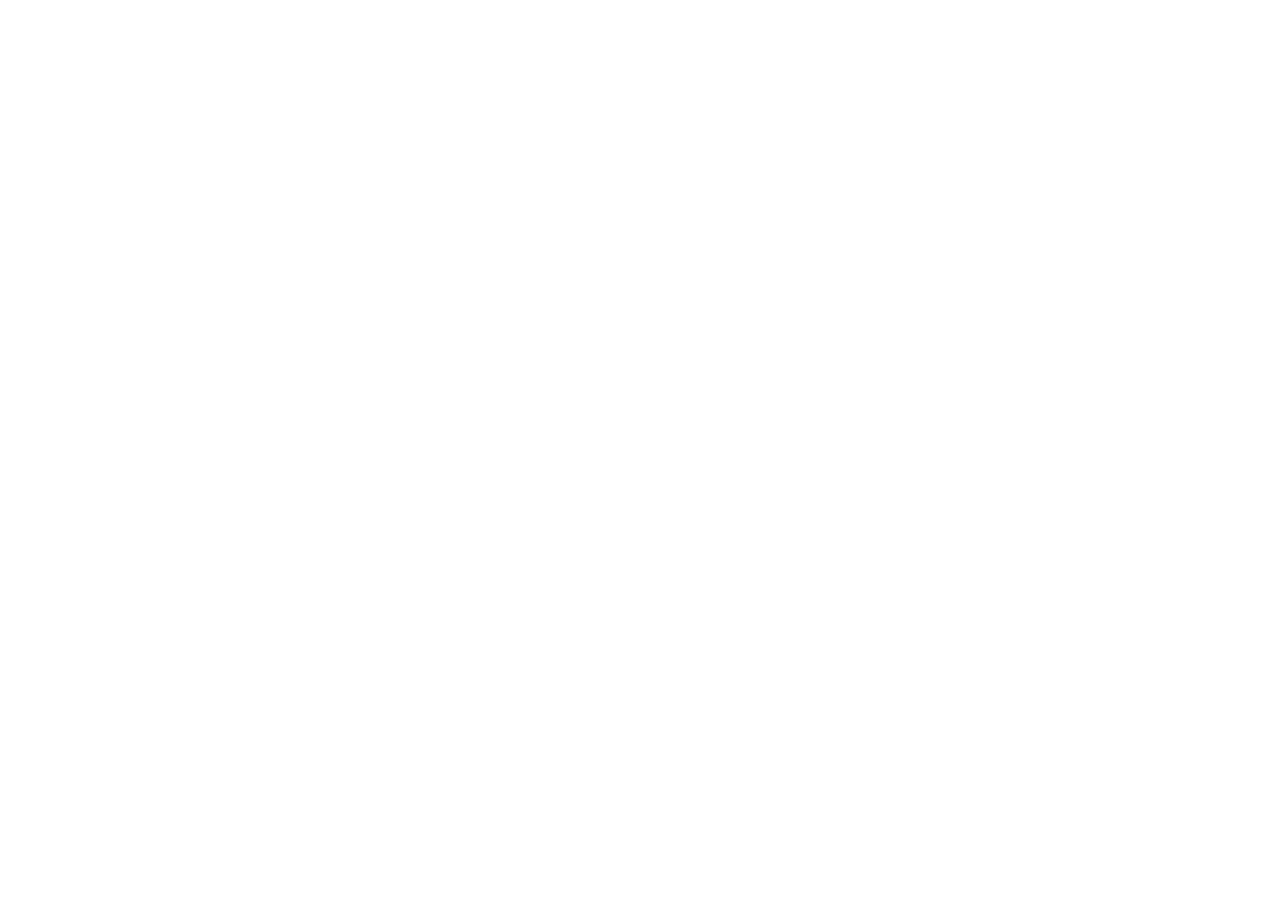
==== portfolio.html @ 7e303294 "add" ====
<!DOCTYPE html>
<html lang="ru">
<head>
    <meta charset="UTF-8">
    <meta http-equiv="X-UA-Compatible" content="IE=edge">
    <meta name="viewport" content="width=device-width, initial-scale=1.0">
    <title>Portfolio</title>
     <link rel="preconnect" href="https://fonts.googleapis.com">
    <link href="https://fonts.googleapis.com/css2?family=Raleway:wght@700&family=Roboto:wght@400;500;700;900&display=swap" rel="stylesheet">
    <link rel="preconnect" href="https://fonts.gstatic.com" crossorigin>
    <link
            rel="stylesheet"
            href="https://cdnjs.cloudflare.com/ajax/libs/modern-normalize/1.1.0/modern-normalize.min.css"
            integrity="sha512-wpPYUAdjBVSE4KJnH1VR1HeZfpl1ub8YT/NKx4PuQ5NmX2tKuGu6U/JRp5y+Y8XG2tV+wKQpNHVUX03MfMFn9Q=="
            crossorigin="anonymous"
            referrerpolicy="no-referrer"
        />
    <!--<link rel="stylesheet" href="./css/styles.css">-->
    <link rel="stylesheet" href="./css/main.min.css">
</head>
<body>
    
<!----------------------------HEADER ----------------------------------------------->

<header class="header">
    <div class="container header__container">
        <nav class="navigation">
            <a href="./index.html" class="logo logo__header">Web<span class="logo__dark">Studio</span></a>
            <ul class="navigation__list">
                <li class="navigation__item"><a class="navigation__link" href="./index.html">Студия</a></li>
                <li class="navigation__item"><a class="navigation__link navigation__link--current" href="./portfolio.html">Портфолио</a></li>
                <li class="navigation__item"><a class="navigation__link" href="#">Контакты</a></li>
            </ul>
        </nav>
        <ul class="contacts">
            <li class="contacts__item">
                <a class="contacts__link" href="mailto:info@example.com">
                    <svg class="contacts__icon" width="16" height="12">
                        <use href="./images/symbol-defs.svg#icon-mail"></use>
                    </svg>
                    info@devstudio.com
                </a>
            </li>
            <li class="contacts__item">
                <a class="contacts__link" href="tel:+380991111111">
                    <svg class="contacts__icon" width="10" height="16">
                        <use href="./images/symbol-defs.svg#icon-smartphone"></use>
                    </svg>
                    +38 096 111 11 11
                </a>
            </li>
        </ul>
    </div>
</header>

     <!------------------Gallery section--------------------------------->
<main>
    <section class="section">
            <div class="container">
            <h1 class="visually-hidden">Gallery</h1>
                <ul class="filter">
                    <li class="filter__item">
                        <button type="button" class="filter__btn">Все</button>
                    </li>
                    <li class="filter__item">
                        <button type="button" class="filter__btn">Веб-сайты</button>
                    </li>
                    <li class="filter__item">
                        <button type="button" class="filter__btn">Приложения</button>
                    </li>
                    <li class="filter__item">
                        <button type="button" class="filter__btn">Дизайн</button>
                    </li>
                    <li class="filter__item">
                        <button type="button" class="filter__btn">Маркетинг</button>
                    </li>
                </ul>
                <ul class="gallery">
                    <li  class="gallery__item">
                        <a href="#" class="gallery__link">                                
                            <div class="gallery__box">
                                <img src="./images/tehno-min.jpg" alt="" class="gallery__img">
                                <div class="gallery__overlay">
                                    <p class="gallery__overlay-text">Технокряк это современная площадка распространения коронавируса.
                                        Компании используют эту платформу для цифрового шпионажа и атак 
                                        на защищённые сервера конкурентов.
                                    </p>
                                </div>
                            </div>
                            <div class="gallery__trumb">
                                <h2 class="gallery__title">Технокряк</h2>
                                <p class="galler__text">Веб-сайт</p>
                            </div>
                        </a>
                    </li>
                    <li  class="gallery__item">
                        <a href="#" class="gallery__link">
                            <div class="gallery__box">
                                <img src="./images/poster-min.jpg" alt="" width="370" class="gallery__img">
                                <div class="gallery__overlay">
                                    <p class="gallery__overlay-text">Технокряк это современная площадка распространения коронавируса.
                                        Компании используют эту платформу для цифрового шпионажа и атак 
                                        на защищённые сервера конкурентов.
                                    </p>
                                </div>
                            </div>
                            <div class="gallery__trumb">
                                <h2 class="gallery__title">Постер New Orlean vs Golden Star</h2>
                                <p class="gallery__text">Дизайн</p>
                            </div>
                        </a>
                    </li>
                    <li  class="gallery__item">
                        <a href="#" class="gallery__link">
                            <div class="gallery__box">
                                <img src="./images/seafood-min.jpg" alt="" width="370" class="gallery__img">
                                <div class="gallery__overlay">
                                    <p class="gallery__overlay-text">Технокряк это современная площадка распространения коронавируса.
                                        Компании используют эту платформу для цифрового шпионажа и атак 
                                        на защищённые сервера конкурентов.
                                    </p>
                                </div>
                            </div>
                            <div class="gallery__trumb">
                                <h2 class="gallery__title">Ресторан Seafood</h2>
                                <p class="gallery__text">Приложение</p>
                            </div>
                        </a>
                    </li>
                    <li  class="gallery__item">
                        <a href="#" class="gallery__link">
                            <div class="gallery__box">
                                <img src="./images/proect_prime-min.jpg" alt="" width="370" class="gallery__img">
                                <div class="gallery__overlay">
                                    <p class="gallery__overlay-text">Технокряк это современная площадка распространения коронавируса.
                                        Компании используют эту платформу для цифрового шпионажа и атак 
                                        на защищённые сервера конкурентов.
                                    </p>
                                </div>
                            </div>
                            <div class="gallery__trumb">
                                <h2 class="gallery__title">Проект Prime</h2>
                                <p class="gallery__text">Маркетинг</p>
                            </div>
                        </a>
                    </li>
                    <li  class="gallery__item">
                        <a href="#" class="gallery__link">
                            <div class="gallery__box">
                                <img  class="gallery__img" src="./images/proect_boxes-min.jpg" alt="">
                                <div class="gallery__overlay">
                                    <p class="gallery__overlay-text">Технокряк это современная площадка распространения коронавируса.
                                        Компании используют эту платформу для цифрового шпионажа и атак 
                                        на защищённые сервера конкурентов.
                                    </p>
                                </div>
                            </div>
                            <div class="gallery__trumb">
                                <h2 class="gallery__title">Проект Boxes</h2>
                                <p class="gallery__text">Приложение</p>
                            </div>
                        </a>
                    </li>
                    <li  class="gallery__item">
                        <a href="#" class="gallery__link">
                            <div class="gallery__box">
                                <img  class="gallery__img" src="./images/display-min.jpg" alt="" >
                                <div class="gallery__overlay">
                                    <p class="gallery__overlay-text">Технокряк это современная площадка распространения коронавируса.
                                        Компании используют эту платформу для цифрового шпионажа и атак 
                                        на защищённые сервера конкурентов.
                                    </p>
                                </div>
                            </div>
                            <div class="gallery__trumb">
                                <h2 class="gallery__title">Inspiration has no Borders</h2>
                                <p class="gallery__text">Веб-сайт</p>
                            </div>
                        </a>
                    </li>
                    <li  class="gallery__item">
                        <a href="#" class="gallery__link">
                            <div class="gallery__box">
                                <img class="gallery__img" src="./images/newspaper-min.jpg" alt="" >
                                <div class="gallery__overlay">
                                    <p class="gallery__overlay-text">Технокряк это современная площадка распространения коронавируса.
                                        Компании используют эту платформу для цифрового шпионажа и атак 
                                        на защищённые сервера конкурентов.
                                    </p>
                                </div>
                            </div>
                            <div class="gallery__trumb">
                                <h2 class="gallery__title">Издание Limited Edition</h2>
                                <p class="gallery__text">Дизайн</p>
                            </div>
                        </a>
                    </li>
                    <li class="gallery__item">
                        <a href="#" class="gallery__link">
                            <div class="gallery__box">
                                <img class="gallery__img" src="./images/lab-min.jpg" alt="" >
                                <div class="gallery__overlay">
                                    <p class="gallery__overlay-text">Технокряк это современная площадка распространения коронавируса.
                                        Компании используют эту платформу для цифрового шпионажа и атак 
                                        на защищённые сервера конкурентов.
                                    </p>
                                </div>
                            </div>
                            <div class="gallery__trumb">
                                <h2 class="gallery__title">Проект LAB</h2>
                                <p class="gallery__text">Маркетинг</p>
                            </div>
                        </a>
                    </li>
                    <li  class="gallery__item">
                        <a href="#" class="gallery__link">
                            <div class="gallery__box">
                                <img class="gallery__img"  src="./images/notebook-min.jpg" alt="" >
                                <div class="gallery__overlay">
                                    <p class="gallery__overlay-text">Технокряк это современная площадка распространения коронавируса.
                                        Компании используют эту платформу для цифрового шпионажа и атак 
                                        на защищённые сервера конкурентов.
                                    </p>
                                </div>
                            </div>
                            <div class="gallery__trumb">
                                <h2 class="gallery__title">Growing Business</h2>
                                <p class="gallery__text">Приложение</p>
                            </div>
                        </a>
                    </li>
                </ul>
            </div>
    </section>
</main>
    
<!-------------------------------Footer section--------------------------------------------------->
<footer class="footer">
    <div class="container footer__container">
        <div class="footer__box">
            <a href="./index.html" class="logo footer__logo">Web<span class="logo__light">Studio </span> </a>
            <address class="footer__adress">
                <ul class="footer__list">
                    <li class="footer__item">
                        <a href="#" class="footer__second--adress">г. Киев, пр-т Леси Украинки, 26</a>
                    </li>
                    <li class="footer__item">
                        <a href="mailto:info@example.com" class="footer__contacts">info@example.com</a>
                    </li>
                    <li class="footer__item">
                        <a href="tel:+380991111111" class="footer__contacts">+38 099 111 11 11</a>
                    </li>
                </ul>
            </address>
        </div>
        <!-----------------------------Social links footer section--------------------------------------------------------->
        <div class="footer__box">
            <p class="footer__text">Присоединяйтесь</p>
            <ul class="social">
                <li class="social__item">
                    <a class="social__link footer__icon--style" href="#" aria-label="instagram">
                        <svg class="social__icon" width="20" height="20">
                            <use href="./images/symbol-defs.svg#icon-instagram-1"></use>
                        </svg>
                    </a>
                </li>
                <li class="social__item">
                    <a class="social__link footer__icon--style" href="#" aria-label="twitter">
                        <svg class="social__icon" width="20" height="20">
                            <use href="./images/symbol-defs.svg#icon-twitter-2"></use>
                        </svg>
                    </a>
                </li>
                <li class="social__item">
                    <a class="social__link footer__icon--style" href="#" aria-label="facebook">
                        <svg class="social__icon" width="20" height="20">
                            <use href="./images/symbol-defs.svg#icon-facebook-3"></use>
                        </svg>
                    </a>
                </li>
                <li class="social__item">
                    <a class="social__link footer__icon--style" href="#" aria-label="linkedin">
                        <svg class="social__icon" width="20" height="20">
                            <use href="./images/symbol-defs.svg#icon-linkedin-4"></use>
                        </svg>
                    </a>
                </li>
            </ul>
        </div>
        <div class="footer__box">
            <p class="footer__text">Подпишитесь на рассылку</p>
            <form action="" class="footer__form">
                <input type="text" name="name" placeholder="E-mail" class="footer__form--input">
                <button type="submit" class="button footer__btn">
                    Подписаться
                    <svg class="footer__form--icon">
                        <use href="./images/symbol-defs.svg#icon-send"></use>
                    </svg>

                </button>
            </form>
        </div>
    </div>
</footer>
<script src="./js/modal.js"></script>
</body>
</html>
---- css/styles.css ----
:root {
  --main-text-color: #757575; /*основной цвет текста на сайте*/
  --primary-first-text-color: #ffffff; /*второй цвет текста на сайте*/
  --primary-second-text-color: #212121; /*третий цвет текста на сайте*/
  --accent-color: #2196f3; /*акцент цвета*/
  --main-background-color: #ffffff; /*главный цвет-заливки сайта*/
  --primary-background-color: #2f303a; /*цвет заливки для fouter и hero*/
  --primary-team-background-color: #f5f4fa; /*цвет заливки team*/
  --main-btn-background: #2196f3; /*заливка кнопки*/
  --foter-mail-color: rgba(255, 255, 255, 0.6); /*цвет мейла и телефона в футоре*/
  --icon-color: #afb1b8; /*цвет для иконки*/
}

body {
  font-family: Roboto, sans-serif; /*подкл. главного шрифта на сайте*/
  font-size: 14px; /*подкл. размера шрифта на сайте*/
  background: var(--main-background-color); /*главная заливка*/
  color: var(--main-text-color); /*главный цвет шрифта*/
}

/*сбрасывает стили*/
h1,
h2,
h3,
p,
ul {
  margin: 0;
}

/*убирает точки в списке*/
ul {
  padding: 0;
  list-style: none;
}

/*убирает подчеркивания в ссылках*/
a {
  text-decoration: none;
}

/*сбрасывает стили на картинках*/
img {
  display: block;
  max-width: 100%;
  height: auto;
}

/*скрывает не нужные заголовки*/
.visually-hidden {
  position: absolute;
  white-space: nowrap;
  width: 1px;
  height: 1px;
  overflow: hidden;
  border: 0;
  padding: 0;
  clip: rect(0 0 0 0);
  clip-path: inset(50%);
  margin: -1px;
}

/*контейнер*/
.container {
  width: 1200px;
  margin: 0 auto;
  padding-left: 15px;
  padding-right: 15px;
}

/*падинг на секции*/
.section {
  padding: 94px 0;
}

.section--title {
  margin-bottom: 50px;

  font-weight: 700;
  font-size: 36px;
  line-height: 1.16;
  text-align: center;
  letter-spacing: 0.03em;

  color: var(--primary-second-text-color);
}

/*----------------------------SOCIAL------------------------------*/

.social {
  display: flex;
  justify-content: center;
}

.social__item:not(:last-child) {
  margin-right: 10px;
}

.social__link {
  display: flex;
  width: 44px;
  height: 44px;
  align-items: center;
  justify-content: center;

  border-radius: 50%;
  color: var(--icon-color);
  transition: background-color 250ms cubic-bezier(0.4, 0, 0.2, 1),
    color 250ms cubic-bezier(0.4, 0, 0.2, 1);
}

.social__icon {
  fill: currentColor;
}

.social__link:hover,
.social__link:focus {
  background-color: var(--accent-color);
  color: var(--primary-first-text-color);
}

/*------------LOGO--------------*/

.logo {
  font-family: Raleway, sans-serif;
  font-weight: 700;
  font-size: 26px;
  line-height: 1.19;
  letter-spacing: 0.03em;

  color: var(--accent-color);
}

.logo__header {
  margin-right: 90px;
}

.logo__dark {
  color: var(--primary-second-text-color);
}

.logo__light {
  color: var(--primary-first-text-color);
}

/*-----------BUTTON-----------*/
.button {
  padding: 10px 32px;
  margin: 0 auto;

  display: flex;
  justify-content: center;
  align-items: center;

  font-weight: 700;
  font-size: 16px;
  line-height: 1.87;
  text-decoration: none;
  letter-spacing: 0.06em;

  color: var(--primary-first-text-color);
  background-color: var(--main-btn-background);
  border: transparent;
  border-radius: 4px;
  cursor: pointer;
  transition: background-color 250ms cubic-bezier(0.4, 0, 0.2, 1);
}

.button:hover,
.button:focus {
  background-color: var(--main-btn-background);
}

/*------------------HEADER------------------- */

.header {
  border-bottom: 1px solid #ececec;
}

.header__container {
  display: flex;
  align-items: center;
}

.navigation {
  display: flex;
  align-items: center;
}

.navigation__list {
  display: flex;
  margin-left: auto;
}

.navigation__item:not(:last-child) {
  margin-right: 50px;
}

.navigation__link {
  position: relative;
  padding: 32px 0;
  display: block;

  font-weight: 500;
  line-height: 1.14;
  letter-spacing: 0.02em;

  color: var(--primary-second-text-color);

  transition: color 250ms cubic-bezier(0.4, 0, 0.2, 1);
}

.logo__navigation {
  margin-right: 93px;
}

.navigation__link--contacts {
  display: flex;
  align-items: center;
  font-weight: 500;
  line-height: 1.14;
  letter-spacing: 0.02em;
  color: var(--main-text-color);
  transition: color 250ms cubic-bezier(0.4, 0, 0.2, 1);
}

.navigation__icon--contacts {
  margin-right: 10px;
  fill: currentColor;
}

.navigation__link:hover,
.navigation__link:focus,
.navigation__link--contacts:hover,
.navigation__link--contacts:focus {
  color: var(--accent-color);
}

.current {
  color: var(--accent-color);
}

.current::after {
  content: ' ';
  position: absolute;
  left: 0;
  bottom: -1px;

  width: 100%;
  height: 4px;

  background-color: var(--accent-color);
  border-radius: 2px;
}

/*---------------HERO-----------------*/

.hero {
  padding: 200px 0;
  margin: 0 auto;

  max-width: 1600px;
  height: 600px;
  background-color: var(--primary-background-color);
  background-image: linear-gradient(to right, rgba(47, 48, 58, 0.4), rgba(47, 48, 58, 0.4)),
    url('../images/hero-background-min.jpg');
  background-repeat: no-repeat;
  background-size: cover;
  background-position: center;
}

.hero__container {
  display: flex;
  flex-direction: column;
  align-items: center;
}

.hero__title {
  margin-bottom: 40px;

  font-weight: 900;
  font-size: 44px;
  line-height: 1.36;
  text-align: center;
  letter-spacing: 0.06em;
  text-transform: uppercase;

  color: var(--primary-first-text-color);
}

/*---------------------DETAILS SECTION-------------------*/

.details {
  display: flex;
}

.details__title {
  margin-bottom: 10px;

  font-weight: 700;
  font-size: 14px;
  line-height: 1.14;
  letter-spacing: 0.03em;
  text-transform: uppercase;

  color: var(--primary-second-text-color);
}

.details__text {
  font-weight: 400;
  line-height: 1.71;
  letter-spacing: 0.03em;
}

.details__item:not(:last-child) {
  margin-right: 30px;
}

.details__box {
  margin-bottom: 30px;

  display: flex;
  width: 270px;
  height: 120px;
  align-items: center;
  justify-content: center;

  background-color: var(--primary-team-background-color);
  border-radius: 4px;
}

.details__icon {
  width: 70px;
  height: 70px;
}

/*----------------------DOING SECTION--------------------*/

.doing__section {
  padding-top: 0;
}

.doing__title {
  margin-bottom: 50px;

  font-weight: 700;
  font-size: 36px;
  line-height: 1.16;
  text-align: center;
  letter-spacing: 0.03em;

  color: var(--primary-second-text-color);
}

.doing__list {
  display: flex;
}

.doing__item:not(:last-child) {
  margin-right: 30px;
  position: relative;
}

.doing__item {
  position: relative;
}

.doing__box {
  position: absolute;
  bottom: 0;
  left: 0;
  display: flex;
  justify-content: center;
  align-items: center;
  width: 100%;
  height: 70px;
  background: rgba(47, 48, 58, 0.8);
}

.doing__text {
  font-weight: 700;
  font-size: 14px;
  line-height: 1.14;
  text-align: center;
  letter-spacing: 0.03em;
  text-transform: uppercase;

  color: var(--primary-first-text-color);
}

/*--------------------TEAM SECTION-----------------------*/

.section--other-background {
  background-color: var(--primary-team-background-color);
}

.team {
  display: flex;
}

.team__item {
  background-color: var(--main-background-color);
}

.team__item:not(:last-child) {
  margin-right: 30px;
}

.team__thumbr {
  padding: 30px 0;

  box-shadow: 0px 1px 3px rgba(0, 0, 0, 0.12), 0px 1px 1px rgba(0, 0, 0, 0.14),
    0px 2px 1px rgba(0, 0, 0, 0.2);
  border-radius: 0px 0px 4px 4px;
}

.team__title {
  margin-bottom: 10px;

  font-weight: 500;
  font-size: 16px;
  line-height: 1.18;
  text-align: center;
  letter-spacing: 0.03em;

  color: var(--primary-second-text-color);
}

.team__text {
  margin-bottom: 16px;
  font-weight: 400;
  font-size: 16px;
  line-height: 19px;
  text-align: center;
  letter-spacing: 0.03em;
}

/*------------------Clients--------------------*/

.clients {
  display: flex;
}

.clients__item:not(:last-child) {
  margin-right: 30px;
}

.clients__link {
  display: flex;
  width: 170px;
  height: 92px;
  align-items: center;
  justify-content: center;

  border: 1px solid var(--icon-color);
  border-radius: 4px;
  color: var(--icon-color);

  transition: color 250ms cubic-bezier(0.4, 0, 0.2, 1), border 250ms cubic-bezier(0.4, 0, 0.2, 1);
}

.clients__link:hover,
.clients__link:focus {
  color: var(--accent-color);
  border: 1px solid var(--accent-color);
}

.clients__icon {
  fill: currentColor;
}

/*------------------------FOOUTER---------------------------*/

.footer {
  background-color: var(--primary-background-color);
  padding: 60px 0;
}

.footer__container {
  display: flex;
  align-items: baseline;
}

.footer__logo {
  margin-bottom: 20px;
}

.footer__adress {
  margin-top: 20px;
  font-style: normal;
}

.footer__second--adress {
  font-style: normal;
  font-weight: 400;
  line-height: 1.71;
  letter-spacing: 0.03em;
  color: var(--primary-first-text-color);
}

.footer__item:not(:last-child) {
  margin-bottom: 10px;
}

.footer__icon--style {
  background: rgba(255, 255, 255, 0.1);
  color: var(--primary-first-text-color);
  border-radius: 50%;
}

.footer__contacts {
  font-weight: 400;
  line-height: 1.71;
  letter-spacing: 0.03em;

  color: var(--foter-mail-color);
}

.footer__text {
  margin-bottom: 20px;
  font-weight: 700;
  font-size: 14px;
  line-height: 1.42;
  letter-spacing: 0.03em;
  text-transform: uppercase;

  color: var(--primary-first-text-color);
}

.footer__box:not(:last-child) {
  margin-right: 70px;
}

.footer__box:nth-child(3) {
  flex-grow: 1;
}

/***********************FOOTER FORM*******************************************/
.footer__form {
  display: flex;
}

.footer__form--input {
  padding: 15px 0 15px 16px;

  width: 358px;
  height: 50px;

  font-weight: 400;
  font-size: 16px;
  line-height: 1.25;

  align-items: center;
  letter-spacing: 0.03em;

  color: rgba(255, 255, 255, 0.6);
  border: 1px solid rgba(255, 255, 255, 0.3);
  box-sizing: border-box;
  filter: drop-shadow(0px 4px 4px rgba(0, 0, 0, 0.15));
  background-color: var(--primary-background-color);
  border-radius: 4px;

  transition: border-color 250ms cubic-bezier(0.4, 0, 0.2, 1);
}

.footer__form--icon {
  margin-left: 10px;

  width: 24px;
  height: 24px;

  fill: currentColor;
}

.footer__form--input:focus {
  border-color: var(--accent-color);
  outline: none;
}

/********************************************************************************************/
/*-------------------------PORTFOLIO-----------------------*/

/*--------------------------GALLERY------------------------*/

.filter {
  display: flex;
  justify-content: center;

  margin-bottom: 50px;
}

.filter__item:not(:last-child) {
  margin-right: 8px;
}

.filter__btn {
  padding: 6px 22px;

  font-weight: 500;
  font-size: 16px;
  line-height: 1.62;
  text-align: center;
  letter-spacing: 0.03em;

  color: var(--primary-second-text-color);
  background: var(--primary-team-background-color);

  border-radius: 4px;
  border-style: none;
  transition: color 250ms cubic-bezier(0.4, 0, 0.2, 1),
    background-color 250ms cubic-bezier(0.4, 0, 0.2, 1),
    box-shadow 250ms cubic-bezier(0.4, 0, 0.2, 1);

  cursor: pointer;
}

.filter__btn:hover,
.filter__btn:focus {
  color: var(--primary-first-text-color);
  background: var(--accent-color);
  box-shadow: 0px 3px 1px rgba(0, 0, 0, 0.1), 0px 1px 2px rgba(0, 0, 0, 0.08),
    0px 2px 2px rgba(0, 0, 0, 0.12);
}

.gallery {
  margin-bottom: -30px;
  margin-right: -30px;
  display: flex;
  flex-wrap: wrap;
}

.gallery__item {
  margin-right: 30px;
  margin-bottom: 30px;
  position: relative;
  flex-basis: calc(100% / 3 - 30px);
}

.gallery__box {
  position: relative;
  overflow: hidden;
}

.gallery__img {
  display: block;
  width: 370px;
  height: 294px;
}

.gallery__box:hover .gallery__overlay--box .gallery__box:focus .gallery__overlay--box {
  transform: translateY(0);
}

.gallery__overlay--box {
  position: absolute;
  bottom: 0;
  left: 0;
  width: 100%;
  height: 100%;
  background-color: rgba(33, 150, 243, 0.9);

  transform: translateY(101%);
  transition: transform 250ms cubic-bezier(0.4, 0, 0.2, 1);
}

.gallery__overlay--text {
  padding: 63px 24px;
  position: absolute;

  font-style: 400;
  font-weight: normal;
  font-size: 18px;
  line-height: 1.56;
  letter-spacing: 0.03em;

  color: var(--primary-first-text-color);
}

.gallery__trumb {
  padding: 20px 24px;

  background-color: var(--main-background-color);
  border: 1px solid #eeeeee;
}

.gallery__title {
  margin-bottom: 8px;

  font-weight: 700;
  font-size: 18px;
  line-height: 2.11;
  letter-spacing: 0.06em;

  color: var(--primary-second-text-color);
}

.gallery__text {
  font-weight: 400;
  font-size: 16px;
  line-height: 1.87;
  letter-spacing: 0.03em;
}

.gallery__link {
  display: block;
  color: var(--primary-second-text-color);
  transition: /*background-color 250ms cubic-bezier(0.4, 0, 0.2, 1),*/ box-shadow 250ms
    cubic-bezier(0.4, 0, 0.2, 1);
}

.gallery__link:hover,
.gallery__link:focus {
  box-shadow: 0px 1px 1px rgba(0, 0, 0, 0.12), 0px 4px 4px rgba(0, 0, 0, 0.06),
    1px 4px 6px rgba(0, 0, 0, 0.16);
}

.gallery__link:hover .gallery__overlay--box,
.gallery__link:focus .gallery__overlay--box {
  transform: translateY(0);
}

/***********************************************************************************/
/*----------------------------------Modal-----------------------------------------*/

.backdrop {
  position: fixed;
  top: 0;
  left: 0;
  width: 100%;
  height: 100%;
  background-color: rgba(0, 0, 0, 0.2);

  opacity: 1;

  transition: opacity 250ms cubic-bezier(0.4, 0, 0.2, 1);
}

.backdrop.is-hidden {
  opacity: 0;
  pointer-events: none;
}

.modal {
  padding: 40px;
  position: absolute;
  top: 50%;
  left: 50%;

  width: 528px;
  height: 581px;

  opacity: 1;

  background-color: var(--main-background-color);
  box-shadow: 0px 1px 3px rgba(0, 0, 0, 0.12), 0px 1px 1px rgba(0, 0, 0, 0.14),
    0px 2px 1px rgba(0, 0, 0, 0.2);
  border-radius: 4px;

  transform: translate(-50%, -50%) scale(1);
  transition: transform 250ms cubic-bezier(0.4, 0, 0.2, 1);
}

.is-hidden .modal {
  transform: translate(-50%, -50%) scale(1.1);
  opacity: 0;
}

.modal__btn {
  position: absolute;
  display: flex;

  top: 8px;
  right: 8px;

  width: 30px;
  height: 30px;
  align-items: center;
  justify-content: center;

  color: #000000;

  background-color: var(--main-background-color);
  border: 1px solid rgba(0, 0, 0, 0.1);
  border-radius: 50%;
  transition: background-color 250ms cubic-bezier(0.4, 0, 0.2, 1);
  cursor: pointer;
}

.modal__icon {
  fill: currentColor;
  width: 11px;
  height: 11px;
}

.modal__form--text {
  margin-bottom: 12px;

  font-weight: 700;
  font-size: 20px;
  line-height: 1.15;
  text-align: center;
  letter-spacing: 0.03em;

  color: var(--primary-second-text-color);
}

textarea {
  resize: none;
}

.modal__form--field {
  margin: 4px 0 0 0;

  position: relative;
  display: block;

  font-size: 12px;
  line-height: 1.16;
  letter-spacing: 0.01em;

  color: #757575;
}

.modal__form--field:last-of-type(2) {
  margin: 0 0 20px 0;
}

.modal__form--wrapper {
  margin: 4px 0 0 0;

  position: relative;
  display: block;
}

.modal__form--input,
.modal__form--textarea {
  display: block;
  width: 100%;
  height: 40px;

  border: 1px solid rgba(33, 33, 33, 0.2);

  box-sizing: border-box;
  border-radius: 4px;

  transition: border 250ms cubic-bezier(0.4, 0, 0.2, 1);
}

.modal__form--input {
  padding-left: 42px;
  padding-right: 15px;
}

.modal__form--icon {
  position: absolute;
  top: 11px;
  left: 12px;

  display: inline-block;

  /*fill: currentColor;*/
  color: var(--primary-second-text-color);
  width: 18px;
  height: 18px;

  transition: fill 250ms cubic-bezier(0.4, 0, 0.2, 1);
}
.modal__form--input:focus ~ .modal__form--icon {
  fill: var(--accent-color);
}

.modal__form--input:focus,
.modal__form--textarea:focus {
  border-color: var(--accent-color);
  outline: none;
}

.modal__form--textarea {
  margin-bottom: 20px;
  padding: 16px 12px;
  height: 120px;
  resize: none;
}

.modal__form--textarea::placeholder {
  font-weight: 400;
  font-size: 12px;
  line-height: 1.16;
  letter-spacing: 0.01em;
  color: rgba(117, 117, 117, 0.5);
}

.modal__checkbox--label {
  margin-bottom: 30px;

  display: flex;
  justify-content: center;
  align-items: center;
}

.modal__checkbox--icon {
  margin-right: 7px;

  width: 16px;
  height: 15px;

  border: 2px solid var(--primary-second-text-color);
  border-radius: 2px;

  transition: border 250ms cubic-bezier(0.4, 0, 0.2, 1),
    background-color 250ms cubic-bezier(0.4, 0, 0.2, 1);
}

.modal__checkbox--input:focus + .modal__checkbox--icon {
  outline: 1px solid var(--accent-color);
}

.modal__checkbox--input:checked + .modal__checkbox--icon {
  background-color: var(--accent-color);
  border-color: var(--accent-color);
}

.modal__checkbox--text,
.modal__checkbox--link {
  font-weight: normal;
  font-size: 14px;
  line-height: 1.71;
  letter-spacing: 0.03em;

  color: #757575;
}

.modal__checkbox--link {
  color: var(--accent-color);
  text-decoration: underline;
}

.modal__submit--btn {
  padding: 10px 55px;
}
---- css/main.min.css ----
h1,h2,h3,p,ul{margin:0}ul{padding:0;list-style:none}a{text-decoration:none}img{display:block;max-width:100%;height:auto}section{display:none}header{display:none}footer{display:none}.block{display:block}:root{--main-text-color: #757575;--primary-first-text-color: #FFFFFF;--primary-second-text-color: #212121;--accent-color: #2196F3;--main-background-color: #FFFFFF;--primary-background-color: #2F303A;--primary-team-background-color: #F5F4FA;--main-btn-background: #2196F3;--foter-mail-color: rgba(255, 255, 255, 0.6);--icon-color: #AFB1B8}body{font-family:Roboto, sans-serif;font-size:14px;background:var(--main-background-color);color:var(--main-text-color)}.button{padding:10px 32px;margin:0 auto;display:-webkit-box;display:-ms-flexbox;display:flex;-webkit-box-pack:center;-ms-flex-pack:center;justify-content:center;-webkit-box-align:center;-ms-flex-align:center;align-items:center;font-weight:700;font-size:16px;line-height:1.87;text-decoration:none;letter-spacing:0.06em;color:var(--primary-first-text-color);background-color:var(--main-btn-background);border:transparent;border-radius:4px;cursor:pointer;-webkit-transition:background-color 250ms cubic-bezier(0.4, 0, 0.2, 1);transition:background-color 250ms cubic-bezier(0.4, 0, 0.2, 1)}.button:hover,.button:focus{background-color:var(--main-btn-background)}.container{margin:0 auto;padding-left:15px;padding-right:15px}@media screen and (min-width: 480px){.container{width:480px}}@media screen and (min-width: 768px){.container{width:768px}}@media screen and (min-width: 1200px){.container{width:1200px}}.navigation__link--current{color:var(--accent-color)}.navigation__link--current::after{content:' ';position:absolute;left:0;bottom:-1px;width:100%;height:4px;background-color:var(--accent-color);border-radius:2px}.logo{font-family:Raleway, sans-serif;font-weight:700;font-size:26px;line-height:1.19;letter-spacing:0.03em;color:var(--accent-color)}.logo__header{margin-right:90px}.logo__dark{color:var(--primary-second-text-color)}.logo__light{color:var(--primary-first-text-color)}.backdrop{position:fixed;top:0;left:0;width:100%;height:100%;background-color:rgba(0,0,0,0.2);opacity:1;-webkit-transition:opacity 250ms cubic-bezier(0.4, 0, 0.2, 1);transition:opacity 250ms cubic-bezier(0.4, 0, 0.2, 1)}.backdrop.is-hidden{opacity:0;pointer-events:none}.modal{padding:40px;position:absolute;top:50%;left:50%;width:528px;height:581px;opacity:1;background-color:var(--main-background-color);-webkit-box-shadow:0px 1px 3px rgba(0,0,0,0.12),0px 1px 1px rgba(0,0,0,0.14),0px 2px 1px rgba(0,0,0,0.2);box-shadow:0px 1px 3px rgba(0,0,0,0.12),0px 1px 1px rgba(0,0,0,0.14),0px 2px 1px rgba(0,0,0,0.2);border-radius:4px;-webkit-transform:translate(-50%, -50%) scale(1);transform:translate(-50%, -50%) scale(1);-webkit-transition:-webkit-transform 250ms cubic-bezier(0.4, 0, 0.2, 1);transition:-webkit-transform 250ms cubic-bezier(0.4, 0, 0.2, 1);transition:transform 250ms cubic-bezier(0.4, 0, 0.2, 1);transition:transform 250ms cubic-bezier(0.4, 0, 0.2, 1), -webkit-transform 250ms cubic-bezier(0.4, 0, 0.2, 1)}.modal .is-hidden .modal{-webkit-transform:translate(-50%, -50%) scale(1.1);transform:translate(-50%, -50%) scale(1.1);opacity:0}.section{padding:60px 0}@media screen and (min-width: 1200px){.section{padding:94px 0}}.section__title{margin-bottom:30px;font-weight:700;font-size:28px;line-height:1.14;text-align:center;letter-spacing:0.03em;color:var(--primary-second-text-color)}@media screen and (min-width: 1200px){.section__title{margin-bottom:50px;font-size:36px;line-height:1.16}}.social{display:-webkit-box;display:-ms-flexbox;display:flex;-webkit-box-pack:center;-ms-flex-pack:center;justify-content:center}.social__item:not(:last-child){margin-right:10px}.social__link{display:-webkit-box;display:-ms-flexbox;display:flex;width:44px;height:44px;-webkit-box-align:center;-ms-flex-align:center;align-items:center;-webkit-box-pack:center;-ms-flex-pack:center;justify-content:center;border-radius:50%;color:var(--icon-color);-webkit-transition:background-color 250ms cubic-bezier(0.4, 0, 0.2, 1),color 250ms cubic-bezier(0.4, 0, 0.2, 1);transition:background-color 250ms cubic-bezier(0.4, 0, 0.2, 1),color 250ms cubic-bezier(0.4, 0, 0.2, 1)}.social__link:hover,.social__link:focus{background-color:var(--accent-color);color:var(--primary-first-text-color)}.social__icon{fill:currentColor}.visually-hidden{position:absolute;white-space:nowrap;width:1px;height:1px;overflow:hidden;border:0;padding:0;clip:rect(0 0 0 0);-webkit-clip-path:inset(50%);clip-path:inset(50%);margin:-1px}.clients{display:-webkit-box;display:-ms-flexbox;display:flex;-ms-flex-wrap:wrap;flex-wrap:wrap;margin:-15px}.clients__item{margin:15px;-ms-flex-preferred-size:calc((100% - 60px) / 2);flex-basis:calc((100% - 60px) / 2)}@media screen and (min-width: 768px){.clients__item{-ms-flex-preferred-size:calc((100% - 90px) / 3);flex-basis:calc((100% - 90px) / 3)}}@media screen and (min-width: 1200px){.clients__item{-ms-flex-preferred-size:calc((100% - 180px) / 6);flex-basis:calc((100% - 180px) / 6)}}.clients__link{display:-webkit-box;display:-ms-flexbox;display:flex;height:92px;-webkit-box-align:center;-ms-flex-align:center;align-items:center;-webkit-box-pack:center;-ms-flex-pack:center;justify-content:center;border:1px solid var(--icon-color);border-radius:4px;color:var(--icon-color);-webkit-transition:color 250ms cubic-bezier(0.4, 0, 0.2, 1),border 250ms cubic-bezier(0.4, 0, 0.2, 1);transition:color 250ms cubic-bezier(0.4, 0, 0.2, 1),border 250ms cubic-bezier(0.4, 0, 0.2, 1)}.clients__link:hover,.clients__link:focus{color:var(--accent-color);border:1px solid var(--accent-color)}.clients__icon{fill:currentColor}@media screen and (min-width: 768px){.details{display:-webkit-box;display:-ms-flexbox;display:flex;-ms-flex-wrap:wrap;flex-wrap:wrap;margin:-15px}}.details__title{margin-bottom:10px;font-weight:700;font-size:14px;line-height:1.14;letter-spacing:0.03em;text-transform:uppercase;text-align:center;color:var(--primary-second-text-color)}@media screen and (min-width: 768px){.details__title{text-align-last:left}}.details__text{font-weight:400;line-height:1.71;letter-spacing:0.03em}@media screen and (min-width: 768px){.details__item{margin:15px;-ms-flex-preferred-size:calc((100% - 60px) / 2);flex-basis:calc((100% - 60px) / 2)}}@media screen and (max-width: 767px){.details__item:not(:last-child){margin-bottom:30px}}@media screen and (min-width: 1200px){.details__item{-ms-flex-preferred-size:calc((100% - 120px) / 4);flex-basis:calc((100% - 120px) / 4)}}.details__box{margin-bottom:30px;display:-webkit-box;display:-ms-flexbox;display:flex;height:120px;-webkit-box-align:center;-ms-flex-align:center;align-items:center;-webkit-box-pack:center;-ms-flex-pack:center;justify-content:center;background-color:var(--primary-team-background-color);border-radius:4px}.details__icon{width:70px;height:70px}.doing{display:none}@media screen and (min-width: 1200px){.doing{padding-top:0;display:block}}.doing__list{display:-webkit-box;display:-ms-flexbox;display:flex}.doing__item{position:relative}.doing__item:not(:last-child){margin-right:30px;position:relative}.doing__box{position:absolute;bottom:0;left:0;display:-webkit-box;display:-ms-flexbox;display:flex;-webkit-box-pack:center;-ms-flex-pack:center;justify-content:center;-webkit-box-align:center;-ms-flex-align:center;align-items:center;width:100%;height:70px;background:rgba(47,48,58,0.8)}.doing__text{font-weight:700;font-size:14px;line-height:1.14;text-align:center;letter-spacing:0.03em;text-transform:uppercase;color:var(--primary-first-text-color)}.filter{display:-webkit-box;display:-ms-flexbox;display:flex;-webkit-box-pack:center;-ms-flex-pack:center;justify-content:center;margin-bottom:50px}.filter__item:not(:last-child){margin-right:8px}.filter__btn{padding:6px 22px;font-weight:500;font-size:16px;line-height:1.62;text-align:center;letter-spacing:0.03em;color:var(--primary-second-text-color);background:var(--primary-team-background-color);border-radius:4px;border-style:none;-webkit-transition:color 250ms cubic-bezier(0.4, 0, 0.2, 1),background-color 250ms cubic-bezier(0.4, 0, 0.2, 1),-webkit-box-shadow 250ms cubic-bezier(0.4, 0, 0.2, 1);transition:color 250ms cubic-bezier(0.4, 0, 0.2, 1),background-color 250ms cubic-bezier(0.4, 0, 0.2, 1),-webkit-box-shadow 250ms cubic-bezier(0.4, 0, 0.2, 1);transition:color 250ms cubic-bezier(0.4, 0, 0.2, 1),background-color 250ms cubic-bezier(0.4, 0, 0.2, 1),box-shadow 250ms cubic-bezier(0.4, 0, 0.2, 1);transition:color 250ms cubic-bezier(0.4, 0, 0.2, 1),background-color 250ms cubic-bezier(0.4, 0, 0.2, 1),box-shadow 250ms cubic-bezier(0.4, 0, 0.2, 1),-webkit-box-shadow 250ms cubic-bezier(0.4, 0, 0.2, 1);cursor:pointer}.filter__btn:hover,.filter__btn:focus{color:var(--primary-first-text-color);background:var(--accent-color);-webkit-box-shadow:0px 3px 1px rgba(0,0,0,0.1),0px 1px 2px rgba(0,0,0,0.08),0px 2px 2px rgba(0,0,0,0.12);box-shadow:0px 3px 1px rgba(0,0,0,0.1),0px 1px 2px rgba(0,0,0,0.08),0px 2px 2px rgba(0,0,0,0.12)}@media screen and (min-width: 1200px){.footer__form{display:-webkit-box;display:-ms-flexbox;display:flex}}.footer__form--input{padding:15px 0 15px 16px;width:100%;height:50px;font-weight:400;font-size:16px;line-height:1.25;-webkit-box-align:center;-ms-flex-align:center;align-items:center;letter-spacing:0.03em;color:rgba(255,255,255,0.6);border:1px solid rgba(255,255,255,0.3);-webkit-box-sizing:border-box;box-sizing:border-box;-webkit-filter:drop-shadow(0px 4px 4px rgba(0,0,0,0.15));filter:drop-shadow(0px 4px 4px rgba(0,0,0,0.15));background-color:var(--primary-background-color);border-radius:4px;-webkit-transition:border-color 250ms cubic-bezier(0.4, 0, 0.2, 1);transition:border-color 250ms cubic-bezier(0.4, 0, 0.2, 1)}@media screen and (min-width: 768px) and (max-width: 1199px){.footer__form--input{width:450px}}@media screen and (max-width: 1199px){.footer__form--input{margin-bottom:20px}}@media screen and (min-width: 1200px){.footer__form--input{width:358px;margin-right:12px}}.footer__form--input:focus{border-color:var(--accent-color);outline:none}.footer__form--icon{margin-left:10px;width:24px;height:24px;fill:currentColor}.footer{background-color:var(--primary-background-color);padding:60px 0}@media screen and (min-width: 768px){.footer__container{display:-webkit-box;display:-ms-flexbox;display:flex;-webkit-box-align:baseline;-ms-flex-align:baseline;align-items:baseline}}@media screen and (min-width: 768px) and (max-width: 1199px){.footer__container{-ms-flex-wrap:wrap;flex-wrap:wrap;-ms-flex-pack:distribute;justify-content:space-around}}.footer__logo{margin-bottom:20px}.footer__adress{margin-top:20px;font-style:normal}.footer__second--adress{font-style:normal;font-weight:400;line-height:1.71;letter-spacing:0.03em;color:var(--primary-first-text-color)}.footer__item:not(:last-child){margin-bottom:10px}.footer__icon--style{background:rgba(255,255,255,0.1);color:var(--primary-first-text-color);border-radius:50%}.footer__contacts{font-weight:400;line-height:1.71;letter-spacing:0.03em;color:var(--foter-mail-color)}.footer__text{margin-bottom:20px;font-weight:700;font-size:14px;line-height:1.42;letter-spacing:0.03em;text-transform:uppercase;color:var(--primary-first-text-color)}@media screen and (max-width: 1199px){.footer__box{text-align:center}}@media screen and (max-width: 767px){.footer__box:first-child{margin-bottom:60px}}@media screen and (min-width: 1200px){.footer__box:first-child{margin-right:70px;-webkit-box-flex:1;-ms-flex-positive:1;flex-grow:1}}@media screen and (max-width: 767px){.footer__box:nth-child(2){margin-bottom:60px;-webkit-box-flex:2;-ms-flex-positive:2;flex-grow:2}}@media screen and (min-width: 1200px){.footer__box:nth-child(2){margin-right:93px}}@media screen and (min-width: 768px) and (max-width: 1199px){.footer__box:nth-child(3){margin-top:60px;-webkit-box-flex:2;-ms-flex-positive:2;flex-grow:2}}.gallery{margin-bottom:-30px;margin-right:-30px;display:-webkit-box;display:-ms-flexbox;display:flex;-ms-flex-wrap:wrap;flex-wrap:wrap}.gallery__item{margin-right:30px;margin-bottom:30px;position:relative;-ms-flex-preferred-size:calc(100% / 3 - 30px);flex-basis:calc(100% / 3 - 30px)}.gallery__box{position:relative;overflow:hidden}.gallery__img{display:block;width:370px;height:294px}.gallery__overlay{position:absolute;bottom:0;left:0;width:100%;height:100%;background-color:rgba(33,150,243,0.9);-webkit-transform:translateY(101%);transform:translateY(101%);-webkit-transition:-webkit-transform 250ms cubic-bezier(0.4, 0, 0.2, 1);transition:-webkit-transform 250ms cubic-bezier(0.4, 0, 0.2, 1);transition:transform 250ms cubic-bezier(0.4, 0, 0.2, 1);transition:transform 250ms cubic-bezier(0.4, 0, 0.2, 1), -webkit-transform 250ms cubic-bezier(0.4, 0, 0.2, 1)}.gallery__box:hover .gallery__overlay,.gallery__box:focus .gallery__overlay{-webkit-transform:translateY(0);transform:translateY(0)}.gallery__overlay-text{padding:63px 24px;position:absolute;font-style:400;font-weight:normal;font-size:18px;line-height:1.56;letter-spacing:0.03em;color:var(--primary-first-text-color)}.gallery__trumb{padding:20px 24px;background-color:var(--main-background-color);border:1px solid #eeeeee}.gallery__title{margin-bottom:8px;font-weight:700;font-size:18px;line-height:2.11;letter-spacing:0.06em;color:var(--primary-second-text-color)}.gallery__text{font-weight:400;font-size:16px;line-height:1.87;letter-spacing:0.03em}.gallery__link{display:block;color:var(--primary-second-text-color);-webkit-transition:-webkit-box-shadow 250ms cubic-bezier(0.4, 0, 0.2, 1);transition:-webkit-box-shadow 250ms cubic-bezier(0.4, 0, 0.2, 1);transition:box-shadow 250ms cubic-bezier(0.4, 0, 0.2, 1);transition:box-shadow 250ms cubic-bezier(0.4, 0, 0.2, 1), -webkit-box-shadow 250ms cubic-bezier(0.4, 0, 0.2, 1)}.gallery__link:hover,.gallery__link:focus{-webkit-box-shadow:0px 1px 1px rgba(0,0,0,0.12),0px 4px 4px rgba(0,0,0,0.06),1px 4px 6px rgba(0,0,0,0.16);box-shadow:0px 1px 1px rgba(0,0,0,0.12),0px 4px 4px rgba(0,0,0,0.06),1px 4px 6px rgba(0,0,0,0.16)}.gallery__link:hover .gallery__overlay,.gallery__link:focus .gallery__overlay{-webkit-transform:translateY(0);transform:translateY(0)}.header{border-bottom:1px solid #ececec}.header__container{display:-webkit-box;display:-ms-flexbox;display:flex;-webkit-box-align:center;-ms-flex-align:center;align-items:center}.navigation{display:-webkit-box;display:-ms-flexbox;display:flex;-webkit-box-align:center;-ms-flex-align:center;align-items:center}.navigation__list{display:-webkit-box;display:-ms-flexbox;display:flex;margin-left:auto}.navigation__item:not(:last-child){margin-right:50px}.navigation__link{position:relative;padding:32px 0;display:block;font-weight:500;line-height:1.14;letter-spacing:0.02em;color:var(--primary-second-text-color);-webkit-transition:color 250ms cubic-bezier(0.4, 0, 0.2, 1);transition:color 250ms cubic-bezier(0.4, 0, 0.2, 1)}.navigation__link:hover,.navigation__link:focus{color:var(--accent-color)}.contacts{display:-webkit-box;display:-ms-flexbox;display:flex;margin-left:auto}.contacts__item:not(:last-child){margin-right:50px}.contacts__link{display:-webkit-box;display:-ms-flexbox;display:flex;-webkit-box-align:center;-ms-flex-align:center;align-items:center;font-weight:500;line-height:1.14;letter-spacing:0.02em;color:var(--main-text-color);-webkit-transition:color 250ms cubic-bezier(0.4, 0, 0.2, 1);transition:color 250ms cubic-bezier(0.4, 0, 0.2, 1)}.contacts__link:hover,.contacts__link:focus{color:var(--accent-color)}.contacts__icon{margin-right:10px;fill:currentColor}.hero{padding:200px 0;margin:0 auto;max-width:1600px;height:600px;background-color:var(--primary-background-color);background-image:-webkit-gradient(linear, left top, right top, from(rgba(47,48,58,0.4)), to(rgba(47,48,58,0.4))),url("../images/hero-background-min.jpg");background-image:linear-gradient(to right, rgba(47,48,58,0.4), rgba(47,48,58,0.4)),url("../images/hero-background-min.jpg");background-repeat:no-repeat;background-size:cover;background-position:center}.hero__container{display:-webkit-box;display:-ms-flexbox;display:flex;-webkit-box-orient:vertical;-webkit-box-direction:normal;-ms-flex-direction:column;flex-direction:column;-webkit-box-align:center;-ms-flex-align:center;align-items:center}.hero__title{margin-bottom:40px;font-weight:900;font-size:44px;line-height:1.36;text-align:center;letter-spacing:0.06em;text-transform:uppercase;color:var(--primary-first-text-color)}.modal__btn{position:absolute;display:-webkit-box;display:-ms-flexbox;display:flex;top:8px;right:8px;width:30px;height:30px;-webkit-box-align:center;-ms-flex-align:center;align-items:center;-webkit-box-pack:center;-ms-flex-pack:center;justify-content:center;color:#000000;background-color:var(--main-background-color);border:1px solid rgba(0,0,0,0.1);border-radius:50%;-webkit-transition:background-color 250ms cubic-bezier(0.4, 0, 0.2, 1);transition:background-color 250ms cubic-bezier(0.4, 0, 0.2, 1);cursor:pointer}.modal__icon{fill:currentColor;width:11px;height:11px}.modal__form--text{margin-bottom:12px;font-weight:700;font-size:20px;line-height:1.15;text-align:center;letter-spacing:0.03em;color:var(--primary-second-text-color)}textarea{resize:none}.modal__form--field{margin:4px 0 0 0;position:relative;display:block;font-size:12px;line-height:1.16;letter-spacing:0.01em;color:#757575}.modal__form--field:last-of-type(2){margin:0 0 20px 0}.modal__form--wrapper{margin:4px 0 0 0;position:relative;display:block}.modal__form--input,.modal__form--textarea{display:block;width:100%;height:40px;border:1px solid rgba(33,33,33,0.2);-webkit-box-sizing:border-box;box-sizing:border-box;border-radius:4px;-webkit-transition:border 250ms cubic-bezier(0.4, 0, 0.2, 1);transition:border 250ms cubic-bezier(0.4, 0, 0.2, 1)}.modal__form--input{padding-left:42px;padding-right:15px}.modal__form--icon{position:absolute;top:11px;left:12px;display:inline-block;color:var(--primary-second-text-color);width:18px;height:18px;-webkit-transition:fill 250ms cubic-bezier(0.4, 0, 0.2, 1);transition:fill 250ms cubic-bezier(0.4, 0, 0.2, 1)}.modal__form--input:focus ~ .modal__form--icon{fill:var(--accent-color)}.modal__form--input:focus,.modal__form--textarea:focus{border-color:var(--accent-color);outline:none}.modal__form--textarea{margin-bottom:20px;padding:16px 12px;height:120px;resize:none}.modal__form--textarea::-webkit-input-placeholder{font-weight:400;font-size:12px;line-height:1.16;letter-spacing:0.01em;color:rgba(117,117,117,0.5)}.modal__form--textarea:-ms-input-placeholder{font-weight:400;font-size:12px;line-height:1.16;letter-spacing:0.01em;color:rgba(117,117,117,0.5)}.modal__form--textarea::-ms-input-placeholder{font-weight:400;font-size:12px;line-height:1.16;letter-spacing:0.01em;color:rgba(117,117,117,0.5)}.modal__form--textarea::placeholder{font-weight:400;font-size:12px;line-height:1.16;letter-spacing:0.01em;color:rgba(117,117,117,0.5)}.modal__checkbox--label{margin-bottom:30px;display:-webkit-box;display:-ms-flexbox;display:flex;-webkit-box-pack:center;-ms-flex-pack:center;justify-content:center;-webkit-box-align:center;-ms-flex-align:center;align-items:center}.modal__checkbox--icon{margin-right:7px;width:16px;height:15px;border:2px solid var(--primary-second-text-color);border-radius:2px;-webkit-transition:border 250ms cubic-bezier(0.4, 0, 0.2, 1),background-color 250ms cubic-bezier(0.4, 0, 0.2, 1);transition:border 250ms cubic-bezier(0.4, 0, 0.2, 1),background-color 250ms cubic-bezier(0.4, 0, 0.2, 1)}.modal__checkbox--input:focus+.modal__checkbox--icon{outline:1px solid var(--accent-color)}.modal__checkbox--input:checked+.modal__checkbox--icon{background-color:var(--accent-color);border-color:var(--accent-color)}.modal__checkbox--text,.modal__checkbox--link{font-weight:normal;font-size:14px;line-height:1.71;letter-spacing:0.03em;color:#757575}.modal__checkbox--link{color:var(--accent-color);text-decoration:underline}.modal__submit--btn{padding:10px 55px}.section--other-background{background-color:var(--primary-team-background-color)}@media screen and (min-width: 768px){.team{display:-webkit-box;display:-ms-flexbox;display:flex}}@media screen and (min-width: 768px) and (max-width: 1199px){.team{display:-webkit-box;display:-ms-flexbox;display:flex;-ms-flex-wrap:wrap;flex-wrap:wrap;margin:-15px}}.team__item{background-color:var(--main-background-color)}@media screen and (min-width: 768px) and (max-width: 1199px){.team__item{-ms-flex-preferred-size:calc((100% - 60px) / 2);flex-basis:calc((100% - 60px) / 2);margin:15px}}@media screen and (min-width: 1200px){.team__item{-ms-flex-preferred-size:calc((100% - 90px) / 4);flex-basis:calc((100% - 90px) / 4)}}@media screen and (max-width: 767px){.team__item:not(:last-child){margin-bottom:30px}}@media screen and (min-width: 1200px){.team__item:not(:last-child){margin-right:30px}}@media screen and (min-width: 768px){.team__img{width:354px;height:374px}}@media screen and (min-width: 1200px){.team__img{width:270px;height:260px}}.team__thumb{padding:30px 0;-webkit-box-shadow:0px 1px 3px rgba(0,0,0,0.12),0px 1px 1px rgba(0,0,0,0.14),0px 2px 1px rgba(0,0,0,0.2);box-shadow:0px 1px 3px rgba(0,0,0,0.12),0px 1px 1px rgba(0,0,0,0.14),0px 2px 1px rgba(0,0,0,0.2);border-radius:0px 0px 4px 4px}.team__title{margin-bottom:10px;font-weight:500;font-size:16px;line-height:1.18;text-align:center;letter-spacing:0.03em;color:var(--primary-second-text-color)}.team__text{margin-bottom:16px;font-weight:400;font-size:16px;line-height:19px;text-align:center;letter-spacing:0.03em}
/*# sourceMappingURL=main.min.css.map */
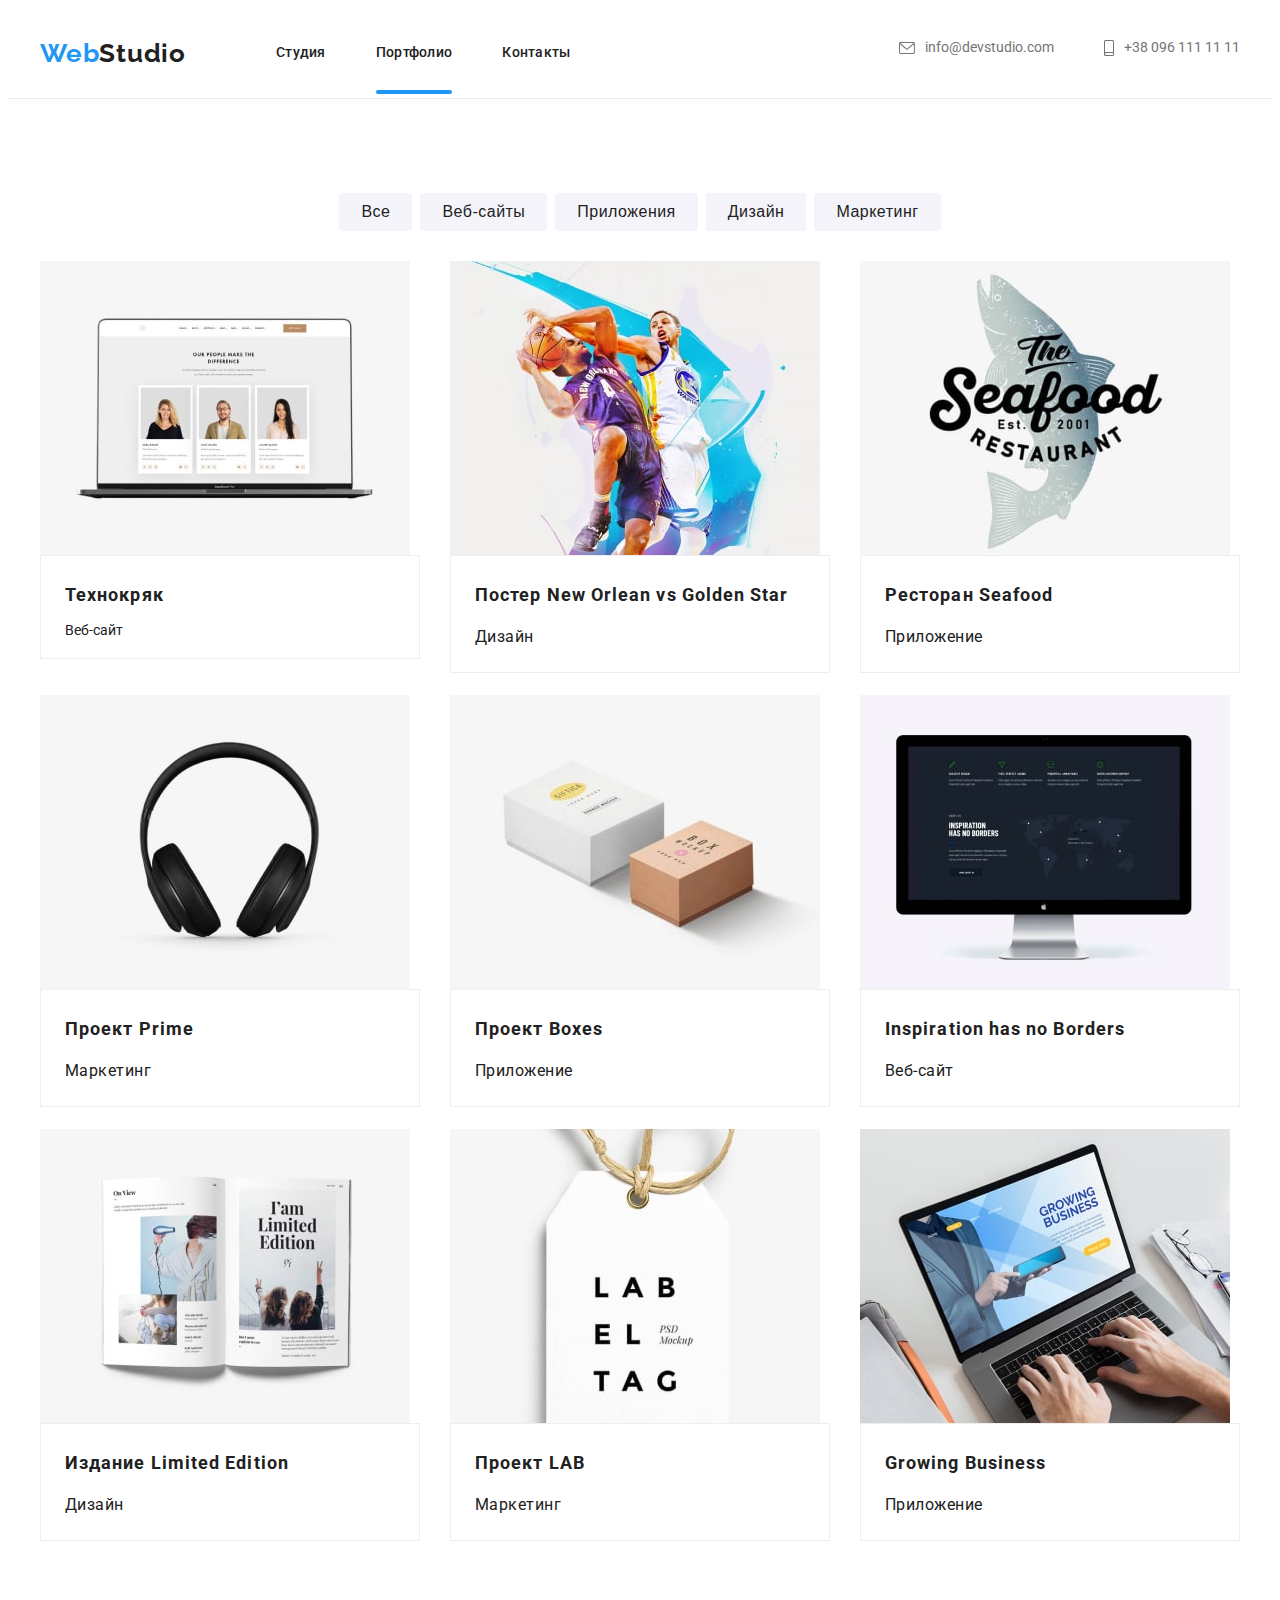
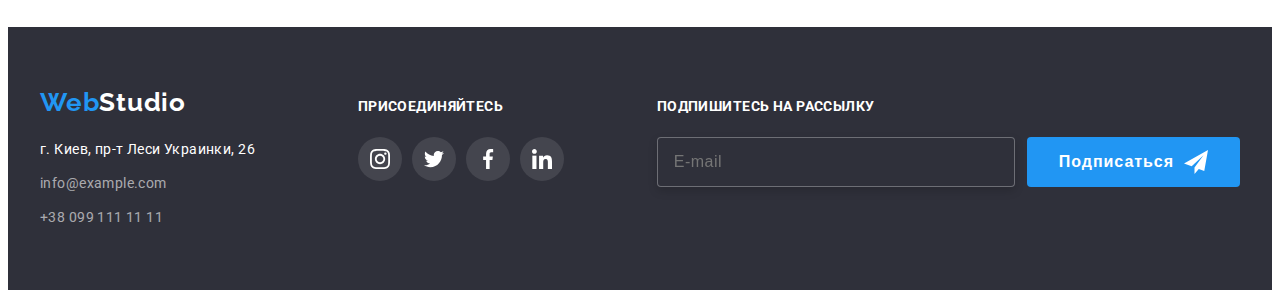
==== commit 437671aa: "add" ====
--- a/portfolio.html
+++ b/portfolio.html
@@ -55,7 +55,7 @@
 
      <!------------------Gallery section--------------------------------->
 <main>
-    <section class="section">
+    <section class="section block">
             <div class="container">
             <h1 class="visually-hidden">Gallery</h1>
                 <ul class="filter">
@@ -235,7 +235,7 @@
 </main>
     
 <!-------------------------------Footer section--------------------------------------------------->
-<footer class="footer">
+<footer class="footer block">
     <div class="container footer__container">
         <div class="footer__box">
             <a href="./index.html" class="logo footer__logo">Web<span class="logo__light">Studio </span> </a>
--- a/css/main.min.css
+++ b/css/main.min.css
@@ -1,2 +1,2 @@
-h1,h2,h3,p,ul{margin:0}ul{padding:0;list-style:none}a{text-decoration:none}img{display:block;max-width:100%;height:auto}section{display:none}header{display:none}footer{display:none}.block{display:block}:root{--main-text-color: #757575;--primary-first-text-color: #FFFFFF;--primary-second-text-color: #212121;--accent-color: #2196F3;--main-background-color: #FFFFFF;--primary-background-color: #2F303A;--primary-team-background-color: #F5F4FA;--main-btn-background: #2196F3;--foter-mail-color: rgba(255, 255, 255, 0.6);--icon-color: #AFB1B8}body{font-family:Roboto, sans-serif;font-size:14px;background:var(--main-background-color);color:var(--main-text-color)}.button{padding:10px 32px;margin:0 auto;display:-webkit-box;display:-ms-flexbox;display:flex;-webkit-box-pack:center;-ms-flex-pack:center;justify-content:center;-webkit-box-align:center;-ms-flex-align:center;align-items:center;font-weight:700;font-size:16px;line-height:1.87;text-decoration:none;letter-spacing:0.06em;color:var(--primary-first-text-color);background-color:var(--main-btn-background);border:transparent;border-radius:4px;cursor:pointer;-webkit-transition:background-color 250ms cubic-bezier(0.4, 0, 0.2, 1);transition:background-color 250ms cubic-bezier(0.4, 0, 0.2, 1)}.button:hover,.button:focus{background-color:var(--main-btn-background)}.container{margin:0 auto;padding-left:15px;padding-right:15px}@media screen and (min-width: 480px){.container{width:480px}}@media screen and (min-width: 768px){.container{width:768px}}@media screen and (min-width: 1200px){.container{width:1200px}}.navigation__link--current{color:var(--accent-color)}.navigation__link--current::after{content:' ';position:absolute;left:0;bottom:-1px;width:100%;height:4px;background-color:var(--accent-color);border-radius:2px}.logo{font-family:Raleway, sans-serif;font-weight:700;font-size:26px;line-height:1.19;letter-spacing:0.03em;color:var(--accent-color)}.logo__header{margin-right:90px}.logo__dark{color:var(--primary-second-text-color)}.logo__light{color:var(--primary-first-text-color)}.backdrop{position:fixed;top:0;left:0;width:100%;height:100%;background-color:rgba(0,0,0,0.2);opacity:1;-webkit-transition:opacity 250ms cubic-bezier(0.4, 0, 0.2, 1);transition:opacity 250ms cubic-bezier(0.4, 0, 0.2, 1)}.backdrop.is-hidden{opacity:0;pointer-events:none}.modal{padding:40px;position:absolute;top:50%;left:50%;width:528px;height:581px;opacity:1;background-color:var(--main-background-color);-webkit-box-shadow:0px 1px 3px rgba(0,0,0,0.12),0px 1px 1px rgba(0,0,0,0.14),0px 2px 1px rgba(0,0,0,0.2);box-shadow:0px 1px 3px rgba(0,0,0,0.12),0px 1px 1px rgba(0,0,0,0.14),0px 2px 1px rgba(0,0,0,0.2);border-radius:4px;-webkit-transform:translate(-50%, -50%) scale(1);transform:translate(-50%, -50%) scale(1);-webkit-transition:-webkit-transform 250ms cubic-bezier(0.4, 0, 0.2, 1);transition:-webkit-transform 250ms cubic-bezier(0.4, 0, 0.2, 1);transition:transform 250ms cubic-bezier(0.4, 0, 0.2, 1);transition:transform 250ms cubic-bezier(0.4, 0, 0.2, 1), -webkit-transform 250ms cubic-bezier(0.4, 0, 0.2, 1)}.modal .is-hidden .modal{-webkit-transform:translate(-50%, -50%) scale(1.1);transform:translate(-50%, -50%) scale(1.1);opacity:0}.section{padding:60px 0}@media screen and (min-width: 1200px){.section{padding:94px 0}}.section__title{margin-bottom:30px;font-weight:700;font-size:28px;line-height:1.14;text-align:center;letter-spacing:0.03em;color:var(--primary-second-text-color)}@media screen and (min-width: 1200px){.section__title{margin-bottom:50px;font-size:36px;line-height:1.16}}.social{display:-webkit-box;display:-ms-flexbox;display:flex;-webkit-box-pack:center;-ms-flex-pack:center;justify-content:center}.social__item:not(:last-child){margin-right:10px}.social__link{display:-webkit-box;display:-ms-flexbox;display:flex;width:44px;height:44px;-webkit-box-align:center;-ms-flex-align:center;align-items:center;-webkit-box-pack:center;-ms-flex-pack:center;justify-content:center;border-radius:50%;color:var(--icon-color);-webkit-transition:background-color 250ms cubic-bezier(0.4, 0, 0.2, 1),color 250ms cubic-bezier(0.4, 0, 0.2, 1);transition:background-color 250ms cubic-bezier(0.4, 0, 0.2, 1),color 250ms cubic-bezier(0.4, 0, 0.2, 1)}.social__link:hover,.social__link:focus{background-color:var(--accent-color);color:var(--primary-first-text-color)}.social__icon{fill:currentColor}.visually-hidden{position:absolute;white-space:nowrap;width:1px;height:1px;overflow:hidden;border:0;padding:0;clip:rect(0 0 0 0);-webkit-clip-path:inset(50%);clip-path:inset(50%);margin:-1px}.clients{display:-webkit-box;display:-ms-flexbox;display:flex;-ms-flex-wrap:wrap;flex-wrap:wrap;margin:-15px}.clients__item{margin:15px;-ms-flex-preferred-size:calc((100% - 60px) / 2);flex-basis:calc((100% - 60px) / 2)}@media screen and (min-width: 768px){.clients__item{-ms-flex-preferred-size:calc((100% - 90px) / 3);flex-basis:calc((100% - 90px) / 3)}}@media screen and (min-width: 1200px){.clients__item{-ms-flex-preferred-size:calc((100% - 180px) / 6);flex-basis:calc((100% - 180px) / 6)}}.clients__link{display:-webkit-box;display:-ms-flexbox;display:flex;height:92px;-webkit-box-align:center;-ms-flex-align:center;align-items:center;-webkit-box-pack:center;-ms-flex-pack:center;justify-content:center;border:1px solid var(--icon-color);border-radius:4px;color:var(--icon-color);-webkit-transition:color 250ms cubic-bezier(0.4, 0, 0.2, 1),border 250ms cubic-bezier(0.4, 0, 0.2, 1);transition:color 250ms cubic-bezier(0.4, 0, 0.2, 1),border 250ms cubic-bezier(0.4, 0, 0.2, 1)}.clients__link:hover,.clients__link:focus{color:var(--accent-color);border:1px solid var(--accent-color)}.clients__icon{fill:currentColor}@media screen and (min-width: 768px){.details{display:-webkit-box;display:-ms-flexbox;display:flex;-ms-flex-wrap:wrap;flex-wrap:wrap;margin:-15px}}.details__title{margin-bottom:10px;font-weight:700;font-size:14px;line-height:1.14;letter-spacing:0.03em;text-transform:uppercase;text-align:center;color:var(--primary-second-text-color)}@media screen and (min-width: 768px){.details__title{text-align-last:left}}.details__text{font-weight:400;line-height:1.71;letter-spacing:0.03em}@media screen and (min-width: 768px){.details__item{margin:15px;-ms-flex-preferred-size:calc((100% - 60px) / 2);flex-basis:calc((100% - 60px) / 2)}}@media screen and (max-width: 767px){.details__item:not(:last-child){margin-bottom:30px}}@media screen and (min-width: 1200px){.details__item{-ms-flex-preferred-size:calc((100% - 120px) / 4);flex-basis:calc((100% - 120px) / 4)}}.details__box{margin-bottom:30px;display:-webkit-box;display:-ms-flexbox;display:flex;height:120px;-webkit-box-align:center;-ms-flex-align:center;align-items:center;-webkit-box-pack:center;-ms-flex-pack:center;justify-content:center;background-color:var(--primary-team-background-color);border-radius:4px}.details__icon{width:70px;height:70px}.doing{display:none}@media screen and (min-width: 1200px){.doing{padding-top:0;display:block}}.doing__list{display:-webkit-box;display:-ms-flexbox;display:flex}.doing__item{position:relative}.doing__item:not(:last-child){margin-right:30px;position:relative}.doing__box{position:absolute;bottom:0;left:0;display:-webkit-box;display:-ms-flexbox;display:flex;-webkit-box-pack:center;-ms-flex-pack:center;justify-content:center;-webkit-box-align:center;-ms-flex-align:center;align-items:center;width:100%;height:70px;background:rgba(47,48,58,0.8)}.doing__text{font-weight:700;font-size:14px;line-height:1.14;text-align:center;letter-spacing:0.03em;text-transform:uppercase;color:var(--primary-first-text-color)}.filter{display:-webkit-box;display:-ms-flexbox;display:flex;-webkit-box-pack:center;-ms-flex-pack:center;justify-content:center;margin-bottom:50px}.filter__item:not(:last-child){margin-right:8px}.filter__btn{padding:6px 22px;font-weight:500;font-size:16px;line-height:1.62;text-align:center;letter-spacing:0.03em;color:var(--primary-second-text-color);background:var(--primary-team-background-color);border-radius:4px;border-style:none;-webkit-transition:color 250ms cubic-bezier(0.4, 0, 0.2, 1),background-color 250ms cubic-bezier(0.4, 0, 0.2, 1),-webkit-box-shadow 250ms cubic-bezier(0.4, 0, 0.2, 1);transition:color 250ms cubic-bezier(0.4, 0, 0.2, 1),background-color 250ms cubic-bezier(0.4, 0, 0.2, 1),-webkit-box-shadow 250ms cubic-bezier(0.4, 0, 0.2, 1);transition:color 250ms cubic-bezier(0.4, 0, 0.2, 1),background-color 250ms cubic-bezier(0.4, 0, 0.2, 1),box-shadow 250ms cubic-bezier(0.4, 0, 0.2, 1);transition:color 250ms cubic-bezier(0.4, 0, 0.2, 1),background-color 250ms cubic-bezier(0.4, 0, 0.2, 1),box-shadow 250ms cubic-bezier(0.4, 0, 0.2, 1),-webkit-box-shadow 250ms cubic-bezier(0.4, 0, 0.2, 1);cursor:pointer}.filter__btn:hover,.filter__btn:focus{color:var(--primary-first-text-color);background:var(--accent-color);-webkit-box-shadow:0px 3px 1px rgba(0,0,0,0.1),0px 1px 2px rgba(0,0,0,0.08),0px 2px 2px rgba(0,0,0,0.12);box-shadow:0px 3px 1px rgba(0,0,0,0.1),0px 1px 2px rgba(0,0,0,0.08),0px 2px 2px rgba(0,0,0,0.12)}@media screen and (min-width: 1200px){.footer__form{display:-webkit-box;display:-ms-flexbox;display:flex}}.footer__form--input{padding:15px 0 15px 16px;width:100%;height:50px;font-weight:400;font-size:16px;line-height:1.25;-webkit-box-align:center;-ms-flex-align:center;align-items:center;letter-spacing:0.03em;color:rgba(255,255,255,0.6);border:1px solid rgba(255,255,255,0.3);-webkit-box-sizing:border-box;box-sizing:border-box;-webkit-filter:drop-shadow(0px 4px 4px rgba(0,0,0,0.15));filter:drop-shadow(0px 4px 4px rgba(0,0,0,0.15));background-color:var(--primary-background-color);border-radius:4px;-webkit-transition:border-color 250ms cubic-bezier(0.4, 0, 0.2, 1);transition:border-color 250ms cubic-bezier(0.4, 0, 0.2, 1)}@media screen and (min-width: 768px) and (max-width: 1199px){.footer__form--input{width:450px}}@media screen and (max-width: 1199px){.footer__form--input{margin-bottom:20px}}@media screen and (min-width: 1200px){.footer__form--input{width:358px;margin-right:12px}}.footer__form--input:focus{border-color:var(--accent-color);outline:none}.footer__form--icon{margin-left:10px;width:24px;height:24px;fill:currentColor}.footer{background-color:var(--primary-background-color);padding:60px 0}@media screen and (min-width: 768px){.footer__container{display:-webkit-box;display:-ms-flexbox;display:flex;-webkit-box-align:baseline;-ms-flex-align:baseline;align-items:baseline}}@media screen and (min-width: 768px) and (max-width: 1199px){.footer__container{-ms-flex-wrap:wrap;flex-wrap:wrap;-ms-flex-pack:distribute;justify-content:space-around}}.footer__logo{margin-bottom:20px}.footer__adress{margin-top:20px;font-style:normal}.footer__second--adress{font-style:normal;font-weight:400;line-height:1.71;letter-spacing:0.03em;color:var(--primary-first-text-color)}.footer__item:not(:last-child){margin-bottom:10px}.footer__icon--style{background:rgba(255,255,255,0.1);color:var(--primary-first-text-color);border-radius:50%}.footer__contacts{font-weight:400;line-height:1.71;letter-spacing:0.03em;color:var(--foter-mail-color)}.footer__text{margin-bottom:20px;font-weight:700;font-size:14px;line-height:1.42;letter-spacing:0.03em;text-transform:uppercase;color:var(--primary-first-text-color)}@media screen and (max-width: 1199px){.footer__box{text-align:center}}@media screen and (max-width: 767px){.footer__box:first-child{margin-bottom:60px}}@media screen and (min-width: 1200px){.footer__box:first-child{margin-right:70px;-webkit-box-flex:1;-ms-flex-positive:1;flex-grow:1}}@media screen and (max-width: 767px){.footer__box:nth-child(2){margin-bottom:60px;-webkit-box-flex:2;-ms-flex-positive:2;flex-grow:2}}@media screen and (min-width: 1200px){.footer__box:nth-child(2){margin-right:93px}}@media screen and (min-width: 768px) and (max-width: 1199px){.footer__box:nth-child(3){margin-top:60px;-webkit-box-flex:2;-ms-flex-positive:2;flex-grow:2}}.gallery{margin-bottom:-30px;margin-right:-30px;display:-webkit-box;display:-ms-flexbox;display:flex;-ms-flex-wrap:wrap;flex-wrap:wrap}.gallery__item{margin-right:30px;margin-bottom:30px;position:relative;-ms-flex-preferred-size:calc(100% / 3 - 30px);flex-basis:calc(100% / 3 - 30px)}.gallery__box{position:relative;overflow:hidden}.gallery__img{display:block;width:370px;height:294px}.gallery__overlay{position:absolute;bottom:0;left:0;width:100%;height:100%;background-color:rgba(33,150,243,0.9);-webkit-transform:translateY(101%);transform:translateY(101%);-webkit-transition:-webkit-transform 250ms cubic-bezier(0.4, 0, 0.2, 1);transition:-webkit-transform 250ms cubic-bezier(0.4, 0, 0.2, 1);transition:transform 250ms cubic-bezier(0.4, 0, 0.2, 1);transition:transform 250ms cubic-bezier(0.4, 0, 0.2, 1), -webkit-transform 250ms cubic-bezier(0.4, 0, 0.2, 1)}.gallery__box:hover .gallery__overlay,.gallery__box:focus .gallery__overlay{-webkit-transform:translateY(0);transform:translateY(0)}.gallery__overlay-text{padding:63px 24px;position:absolute;font-style:400;font-weight:normal;font-size:18px;line-height:1.56;letter-spacing:0.03em;color:var(--primary-first-text-color)}.gallery__trumb{padding:20px 24px;background-color:var(--main-background-color);border:1px solid #eeeeee}.gallery__title{margin-bottom:8px;font-weight:700;font-size:18px;line-height:2.11;letter-spacing:0.06em;color:var(--primary-second-text-color)}.gallery__text{font-weight:400;font-size:16px;line-height:1.87;letter-spacing:0.03em}.gallery__link{display:block;color:var(--primary-second-text-color);-webkit-transition:-webkit-box-shadow 250ms cubic-bezier(0.4, 0, 0.2, 1);transition:-webkit-box-shadow 250ms cubic-bezier(0.4, 0, 0.2, 1);transition:box-shadow 250ms cubic-bezier(0.4, 0, 0.2, 1);transition:box-shadow 250ms cubic-bezier(0.4, 0, 0.2, 1), -webkit-box-shadow 250ms cubic-bezier(0.4, 0, 0.2, 1)}.gallery__link:hover,.gallery__link:focus{-webkit-box-shadow:0px 1px 1px rgba(0,0,0,0.12),0px 4px 4px rgba(0,0,0,0.06),1px 4px 6px rgba(0,0,0,0.16);box-shadow:0px 1px 1px rgba(0,0,0,0.12),0px 4px 4px rgba(0,0,0,0.06),1px 4px 6px rgba(0,0,0,0.16)}.gallery__link:hover .gallery__overlay,.gallery__link:focus .gallery__overlay{-webkit-transform:translateY(0);transform:translateY(0)}.header{border-bottom:1px solid #ececec}.header__container{display:-webkit-box;display:-ms-flexbox;display:flex;-webkit-box-align:center;-ms-flex-align:center;align-items:center}.navigation{display:-webkit-box;display:-ms-flexbox;display:flex;-webkit-box-align:center;-ms-flex-align:center;align-items:center}.navigation__list{display:-webkit-box;display:-ms-flexbox;display:flex;margin-left:auto}.navigation__item:not(:last-child){margin-right:50px}.navigation__link{position:relative;padding:32px 0;display:block;font-weight:500;line-height:1.14;letter-spacing:0.02em;color:var(--primary-second-text-color);-webkit-transition:color 250ms cubic-bezier(0.4, 0, 0.2, 1);transition:color 250ms cubic-bezier(0.4, 0, 0.2, 1)}.navigation__link:hover,.navigation__link:focus{color:var(--accent-color)}.contacts{display:-webkit-box;display:-ms-flexbox;display:flex;margin-left:auto}.contacts__item:not(:last-child){margin-right:50px}.contacts__link{display:-webkit-box;display:-ms-flexbox;display:flex;-webkit-box-align:center;-ms-flex-align:center;align-items:center;font-weight:500;line-height:1.14;letter-spacing:0.02em;color:var(--main-text-color);-webkit-transition:color 250ms cubic-bezier(0.4, 0, 0.2, 1);transition:color 250ms cubic-bezier(0.4, 0, 0.2, 1)}.contacts__link:hover,.contacts__link:focus{color:var(--accent-color)}.contacts__icon{margin-right:10px;fill:currentColor}.hero{padding:200px 0;margin:0 auto;max-width:1600px;height:600px;background-color:var(--primary-background-color);background-image:-webkit-gradient(linear, left top, right top, from(rgba(47,48,58,0.4)), to(rgba(47,48,58,0.4))),url("../images/hero-background-min.jpg");background-image:linear-gradient(to right, rgba(47,48,58,0.4), rgba(47,48,58,0.4)),url("../images/hero-background-min.jpg");background-repeat:no-repeat;background-size:cover;background-position:center}.hero__container{display:-webkit-box;display:-ms-flexbox;display:flex;-webkit-box-orient:vertical;-webkit-box-direction:normal;-ms-flex-direction:column;flex-direction:column;-webkit-box-align:center;-ms-flex-align:center;align-items:center}.hero__title{margin-bottom:40px;font-weight:900;font-size:44px;line-height:1.36;text-align:center;letter-spacing:0.06em;text-transform:uppercase;color:var(--primary-first-text-color)}.modal__btn{position:absolute;display:-webkit-box;display:-ms-flexbox;display:flex;top:8px;right:8px;width:30px;height:30px;-webkit-box-align:center;-ms-flex-align:center;align-items:center;-webkit-box-pack:center;-ms-flex-pack:center;justify-content:center;color:#000000;background-color:var(--main-background-color);border:1px solid rgba(0,0,0,0.1);border-radius:50%;-webkit-transition:background-color 250ms cubic-bezier(0.4, 0, 0.2, 1);transition:background-color 250ms cubic-bezier(0.4, 0, 0.2, 1);cursor:pointer}.modal__icon{fill:currentColor;width:11px;height:11px}.modal__form--text{margin-bottom:12px;font-weight:700;font-size:20px;line-height:1.15;text-align:center;letter-spacing:0.03em;color:var(--primary-second-text-color)}textarea{resize:none}.modal__form--field{margin:4px 0 0 0;position:relative;display:block;font-size:12px;line-height:1.16;letter-spacing:0.01em;color:#757575}.modal__form--field:last-of-type(2){margin:0 0 20px 0}.modal__form--wrapper{margin:4px 0 0 0;position:relative;display:block}.modal__form--input,.modal__form--textarea{display:block;width:100%;height:40px;border:1px solid rgba(33,33,33,0.2);-webkit-box-sizing:border-box;box-sizing:border-box;border-radius:4px;-webkit-transition:border 250ms cubic-bezier(0.4, 0, 0.2, 1);transition:border 250ms cubic-bezier(0.4, 0, 0.2, 1)}.modal__form--input{padding-left:42px;padding-right:15px}.modal__form--icon{position:absolute;top:11px;left:12px;display:inline-block;color:var(--primary-second-text-color);width:18px;height:18px;-webkit-transition:fill 250ms cubic-bezier(0.4, 0, 0.2, 1);transition:fill 250ms cubic-bezier(0.4, 0, 0.2, 1)}.modal__form--input:focus ~ .modal__form--icon{fill:var(--accent-color)}.modal__form--input:focus,.modal__form--textarea:focus{border-color:var(--accent-color);outline:none}.modal__form--textarea{margin-bottom:20px;padding:16px 12px;height:120px;resize:none}.modal__form--textarea::-webkit-input-placeholder{font-weight:400;font-size:12px;line-height:1.16;letter-spacing:0.01em;color:rgba(117,117,117,0.5)}.modal__form--textarea:-ms-input-placeholder{font-weight:400;font-size:12px;line-height:1.16;letter-spacing:0.01em;color:rgba(117,117,117,0.5)}.modal__form--textarea::-ms-input-placeholder{font-weight:400;font-size:12px;line-height:1.16;letter-spacing:0.01em;color:rgba(117,117,117,0.5)}.modal__form--textarea::placeholder{font-weight:400;font-size:12px;line-height:1.16;letter-spacing:0.01em;color:rgba(117,117,117,0.5)}.modal__checkbox--label{margin-bottom:30px;display:-webkit-box;display:-ms-flexbox;display:flex;-webkit-box-pack:center;-ms-flex-pack:center;justify-content:center;-webkit-box-align:center;-ms-flex-align:center;align-items:center}.modal__checkbox--icon{margin-right:7px;width:16px;height:15px;border:2px solid var(--primary-second-text-color);border-radius:2px;-webkit-transition:border 250ms cubic-bezier(0.4, 0, 0.2, 1),background-color 250ms cubic-bezier(0.4, 0, 0.2, 1);transition:border 250ms cubic-bezier(0.4, 0, 0.2, 1),background-color 250ms cubic-bezier(0.4, 0, 0.2, 1)}.modal__checkbox--input:focus+.modal__checkbox--icon{outline:1px solid var(--accent-color)}.modal__checkbox--input:checked+.modal__checkbox--icon{background-color:var(--accent-color);border-color:var(--accent-color)}.modal__checkbox--text,.modal__checkbox--link{font-weight:normal;font-size:14px;line-height:1.71;letter-spacing:0.03em;color:#757575}.modal__checkbox--link{color:var(--accent-color);text-decoration:underline}.modal__submit--btn{padding:10px 55px}.section--other-background{background-color:var(--primary-team-background-color)}@media screen and (min-width: 768px){.team{display:-webkit-box;display:-ms-flexbox;display:flex}}@media screen and (min-width: 768px) and (max-width: 1199px){.team{display:-webkit-box;display:-ms-flexbox;display:flex;-ms-flex-wrap:wrap;flex-wrap:wrap;margin:-15px}}.team__item{background-color:var(--main-background-color)}@media screen and (min-width: 768px) and (max-width: 1199px){.team__item{-ms-flex-preferred-size:calc((100% - 60px) / 2);flex-basis:calc((100% - 60px) / 2);margin:15px}}@media screen and (min-width: 1200px){.team__item{-ms-flex-preferred-size:calc((100% - 90px) / 4);flex-basis:calc((100% - 90px) / 4)}}@media screen and (max-width: 767px){.team__item:not(:last-child){margin-bottom:30px}}@media screen and (min-width: 1200px){.team__item:not(:last-child){margin-right:30px}}@media screen and (min-width: 768px){.team__img{width:354px;height:374px}}@media screen and (min-width: 1200px){.team__img{width:270px;height:260px}}.team__thumb{padding:30px 0;-webkit-box-shadow:0px 1px 3px rgba(0,0,0,0.12),0px 1px 1px rgba(0,0,0,0.14),0px 2px 1px rgba(0,0,0,0.2);box-shadow:0px 1px 3px rgba(0,0,0,0.12),0px 1px 1px rgba(0,0,0,0.14),0px 2px 1px rgba(0,0,0,0.2);border-radius:0px 0px 4px 4px}.team__title{margin-bottom:10px;font-weight:500;font-size:16px;line-height:1.18;text-align:center;letter-spacing:0.03em;color:var(--primary-second-text-color)}.team__text{margin-bottom:16px;font-weight:400;font-size:16px;line-height:19px;text-align:center;letter-spacing:0.03em}
+h1,h2,h3,p,ul{margin:0}ul{padding:0;list-style:none}a{text-decoration:none}img{display:block;max-width:100%;height:auto}:root{--main-text-color: #757575;--primary-first-text-color: #FFFFFF;--primary-second-text-color: #212121;--accent-color: #2196F3;--main-background-color: #FFFFFF;--primary-background-color: #2F303A;--primary-team-background-color: #F5F4FA;--main-btn-background: #2196F3;--foter-mail-color: rgba(255, 255, 255, 0.6);--icon-color: #AFB1B8}body{font-family:Roboto, sans-serif;font-size:14px;background:var(--main-background-color);color:var(--main-text-color)}.button{padding:10px 32px;margin:0 auto;display:-webkit-box;display:-ms-flexbox;display:flex;-webkit-box-pack:center;-ms-flex-pack:center;justify-content:center;-webkit-box-align:center;-ms-flex-align:center;align-items:center;font-weight:700;font-size:16px;line-height:1.87;text-decoration:none;letter-spacing:0.06em;color:var(--primary-first-text-color);background-color:var(--main-btn-background);border:transparent;border-radius:4px;cursor:pointer;-webkit-transition:background-color 250ms cubic-bezier(0.4, 0, 0.2, 1);transition:background-color 250ms cubic-bezier(0.4, 0, 0.2, 1)}.button:hover,.button:focus{background-color:var(--main-btn-background)}.container{margin:0 auto;padding-left:15px;padding-right:15px}@media screen and (min-width: 480px){.container{width:480px}}@media screen and (min-width: 768px){.container{width:768px}}@media screen and (min-width: 1200px){.container{width:1200px}}.navigation__link--current{color:var(--accent-color)}.navigation__link--current::after{content:' ';position:absolute;left:0;bottom:-1px;width:100%;height:4px;background-color:var(--accent-color);border-radius:2px}.logo{font-family:Raleway, sans-serif;font-weight:700;font-size:26px;line-height:1.19;letter-spacing:0.03em;color:var(--accent-color)}@media screen and (min-width: 768px){.logo__header{margin-right:90px}}.logo__dark{color:var(--primary-second-text-color)}.logo__light{color:var(--primary-first-text-color)}.backdrop{position:fixed;top:0;left:0;width:100%;height:100%;background-color:rgba(0,0,0,0.2);opacity:1;-webkit-transition:opacity 250ms cubic-bezier(0.4, 0, 0.2, 1);transition:opacity 250ms cubic-bezier(0.4, 0, 0.2, 1)}.backdrop.is-hidden{opacity:0;pointer-events:none}.modal{padding:40px;position:absolute;top:50%;left:50%;width:528px;height:581px;opacity:1;background-color:var(--main-background-color);-webkit-box-shadow:0px 1px 3px rgba(0,0,0,0.12),0px 1px 1px rgba(0,0,0,0.14),0px 2px 1px rgba(0,0,0,0.2);box-shadow:0px 1px 3px rgba(0,0,0,0.12),0px 1px 1px rgba(0,0,0,0.14),0px 2px 1px rgba(0,0,0,0.2);border-radius:4px;-webkit-transform:translate(-50%, -50%) scale(1);transform:translate(-50%, -50%) scale(1);-webkit-transition:-webkit-transform 250ms cubic-bezier(0.4, 0, 0.2, 1);transition:-webkit-transform 250ms cubic-bezier(0.4, 0, 0.2, 1);transition:transform 250ms cubic-bezier(0.4, 0, 0.2, 1);transition:transform 250ms cubic-bezier(0.4, 0, 0.2, 1), -webkit-transform 250ms cubic-bezier(0.4, 0, 0.2, 1)}.modal .is-hidden .modal{-webkit-transform:translate(-50%, -50%) scale(1.1);transform:translate(-50%, -50%) scale(1.1);opacity:0}.section{padding:60px 0}@media screen and (min-width: 1200px){.section{padding:94px 0}}.section__title{margin-bottom:30px;font-weight:700;font-size:28px;line-height:1.14;text-align:center;letter-spacing:0.03em;color:var(--primary-second-text-color)}@media screen and (min-width: 1200px){.section__title{margin-bottom:50px;font-size:36px;line-height:1.16}}.social{display:-webkit-box;display:-ms-flexbox;display:flex;-webkit-box-pack:center;-ms-flex-pack:center;justify-content:center}.social__item:not(:last-child){margin-right:10px}.social__link{display:-webkit-box;display:-ms-flexbox;display:flex;width:44px;height:44px;-webkit-box-align:center;-ms-flex-align:center;align-items:center;-webkit-box-pack:center;-ms-flex-pack:center;justify-content:center;border-radius:50%;color:var(--icon-color);-webkit-transition:background-color 250ms cubic-bezier(0.4, 0, 0.2, 1),color 250ms cubic-bezier(0.4, 0, 0.2, 1);transition:background-color 250ms cubic-bezier(0.4, 0, 0.2, 1),color 250ms cubic-bezier(0.4, 0, 0.2, 1)}.social__link:hover,.social__link:focus{background-color:var(--accent-color);color:var(--primary-first-text-color)}.social__icon{fill:currentColor}.visually-hidden{position:absolute;white-space:nowrap;width:1px;height:1px;overflow:hidden;border:0;padding:0;clip:rect(0 0 0 0);-webkit-clip-path:inset(50%);clip-path:inset(50%);margin:-1px}.clients{display:-webkit-box;display:-ms-flexbox;display:flex;-ms-flex-wrap:wrap;flex-wrap:wrap;margin:-15px}.clients__item{margin:15px;-ms-flex-preferred-size:calc((100% - 60px) / 2);flex-basis:calc((100% - 60px) / 2)}@media screen and (min-width: 768px){.clients__item{-ms-flex-preferred-size:calc((100% - 90px) / 3);flex-basis:calc((100% - 90px) / 3)}}@media screen and (min-width: 1200px){.clients__item{-ms-flex-preferred-size:calc((100% - 180px) / 6);flex-basis:calc((100% - 180px) / 6)}}.clients__link{display:-webkit-box;display:-ms-flexbox;display:flex;height:92px;-webkit-box-align:center;-ms-flex-align:center;align-items:center;-webkit-box-pack:center;-ms-flex-pack:center;justify-content:center;border:1px solid var(--icon-color);border-radius:4px;color:var(--icon-color);-webkit-transition:color 250ms cubic-bezier(0.4, 0, 0.2, 1),border 250ms cubic-bezier(0.4, 0, 0.2, 1);transition:color 250ms cubic-bezier(0.4, 0, 0.2, 1),border 250ms cubic-bezier(0.4, 0, 0.2, 1)}.clients__link:hover,.clients__link:focus{color:var(--accent-color);border:1px solid var(--accent-color)}.clients__icon{fill:currentColor}@media screen and (min-width: 768px){.details{display:-webkit-box;display:-ms-flexbox;display:flex;-ms-flex-wrap:wrap;flex-wrap:wrap;margin:-15px}}.details__title{margin-bottom:10px;font-weight:700;font-size:14px;line-height:1.14;letter-spacing:0.03em;text-transform:uppercase;text-align:center;color:var(--primary-second-text-color)}@media screen and (min-width: 768px){.details__title{text-align-last:left}}.details__text{font-weight:400;line-height:1.71;letter-spacing:0.03em}@media screen and (min-width: 768px){.details__item{margin:15px;-ms-flex-preferred-size:calc((100% - 60px) / 2);flex-basis:calc((100% - 60px) / 2)}}@media screen and (max-width: 767px){.details__item:not(:last-child){margin-bottom:30px}}@media screen and (min-width: 1200px){.details__item{-ms-flex-preferred-size:calc((100% - 120px) / 4);flex-basis:calc((100% - 120px) / 4)}}.details__box{margin-bottom:30px;display:-webkit-box;display:-ms-flexbox;display:flex;height:120px;-webkit-box-align:center;-ms-flex-align:center;align-items:center;-webkit-box-pack:center;-ms-flex-pack:center;justify-content:center;background-color:var(--primary-team-background-color);border-radius:4px}.details__icon{width:70px;height:70px}.doing{display:none}@media screen and (min-width: 1200px){.doing{padding-top:0;display:block}}.doing__list{display:-webkit-box;display:-ms-flexbox;display:flex}.doing__item{position:relative}.doing__item:not(:last-child){margin-right:30px;position:relative}.doing__box{position:absolute;bottom:0;left:0;display:-webkit-box;display:-ms-flexbox;display:flex;-webkit-box-pack:center;-ms-flex-pack:center;justify-content:center;-webkit-box-align:center;-ms-flex-align:center;align-items:center;width:100%;height:70px;background:rgba(47,48,58,0.8)}.doing__text{font-weight:700;font-size:14px;line-height:1.14;text-align:center;letter-spacing:0.03em;text-transform:uppercase;color:var(--primary-first-text-color)}.filter{display:-webkit-box;display:-ms-flexbox;display:flex;-webkit-box-pack:center;-ms-flex-pack:center;justify-content:center;margin-bottom:30px}@media screen and (min-width: 480px){.filter{-ms-flex-wrap:wrap;flex-wrap:wrap}}@media screen and (max-width: 767px){.filter__item{margin-top:15px}}.filter__item:not(:last-child){margin-right:8px}.filter__btn{padding:6px 22px;font-weight:500;font-size:16px;line-height:1.62;text-align:center;letter-spacing:0.03em;color:var(--primary-second-text-color);background:var(--primary-team-background-color);border-radius:4px;border-style:none;-webkit-transition:color 250ms cubic-bezier(0.4, 0, 0.2, 1),background-color 250ms cubic-bezier(0.4, 0, 0.2, 1),-webkit-box-shadow 250ms cubic-bezier(0.4, 0, 0.2, 1);transition:color 250ms cubic-bezier(0.4, 0, 0.2, 1),background-color 250ms cubic-bezier(0.4, 0, 0.2, 1),-webkit-box-shadow 250ms cubic-bezier(0.4, 0, 0.2, 1);transition:color 250ms cubic-bezier(0.4, 0, 0.2, 1),background-color 250ms cubic-bezier(0.4, 0, 0.2, 1),box-shadow 250ms cubic-bezier(0.4, 0, 0.2, 1);transition:color 250ms cubic-bezier(0.4, 0, 0.2, 1),background-color 250ms cubic-bezier(0.4, 0, 0.2, 1),box-shadow 250ms cubic-bezier(0.4, 0, 0.2, 1),-webkit-box-shadow 250ms cubic-bezier(0.4, 0, 0.2, 1);cursor:pointer}.filter__btn:hover,.filter__btn:focus{color:var(--primary-first-text-color);background:var(--accent-color);-webkit-box-shadow:0px 3px 1px rgba(0,0,0,0.1),0px 1px 2px rgba(0,0,0,0.08),0px 2px 2px rgba(0,0,0,0.12);box-shadow:0px 3px 1px rgba(0,0,0,0.1),0px 1px 2px rgba(0,0,0,0.08),0px 2px 2px rgba(0,0,0,0.12)}@media screen and (min-width: 1200px){.footer__form{display:-webkit-box;display:-ms-flexbox;display:flex}}.footer__form--input{padding:15px 0 15px 16px;width:100%;height:50px;font-weight:400;font-size:16px;line-height:1.25;-webkit-box-align:center;-ms-flex-align:center;align-items:center;letter-spacing:0.03em;color:rgba(255,255,255,0.6);border:1px solid rgba(255,255,255,0.3);-webkit-box-sizing:border-box;box-sizing:border-box;-webkit-filter:drop-shadow(0px 4px 4px rgba(0,0,0,0.15));filter:drop-shadow(0px 4px 4px rgba(0,0,0,0.15));background-color:var(--primary-background-color);border-radius:4px;-webkit-transition:border-color 250ms cubic-bezier(0.4, 0, 0.2, 1);transition:border-color 250ms cubic-bezier(0.4, 0, 0.2, 1)}@media screen and (min-width: 768px) and (max-width: 1199px){.footer__form--input{width:450px}}@media screen and (max-width: 1199px){.footer__form--input{margin-bottom:20px}}@media screen and (min-width: 1200px){.footer__form--input{width:358px;margin-right:12px}}.footer__form--input:focus{border-color:var(--accent-color);outline:none}.footer__form--icon{margin-left:10px;width:24px;height:24px;fill:currentColor}.footer{background-color:var(--primary-background-color);padding:60px 0}@media screen and (min-width: 768px){.footer__container{display:-webkit-box;display:-ms-flexbox;display:flex;-webkit-box-align:baseline;-ms-flex-align:baseline;align-items:baseline}}@media screen and (min-width: 768px) and (max-width: 1199px){.footer__container{-ms-flex-wrap:wrap;flex-wrap:wrap;-ms-flex-pack:distribute;justify-content:space-around}}.footer__logo{margin-bottom:20px}.footer__adress{margin-top:20px;font-style:normal}.footer__second--adress{font-style:normal;font-weight:400;line-height:1.71;letter-spacing:0.03em;color:var(--primary-first-text-color)}.footer__item:not(:last-child){margin-bottom:10px}.footer__icon--style{background:rgba(255,255,255,0.1);color:var(--primary-first-text-color);border-radius:50%}.footer__contacts{font-weight:400;line-height:1.71;letter-spacing:0.03em;color:var(--foter-mail-color)}.footer__text{margin-bottom:20px;font-weight:700;font-size:14px;line-height:1.42;letter-spacing:0.03em;text-transform:uppercase;color:var(--primary-first-text-color)}@media screen and (max-width: 1199px){.footer__box{text-align:center}}@media screen and (max-width: 767px){.footer__box:first-child{margin-bottom:60px}}@media screen and (min-width: 1200px){.footer__box:first-child{margin-right:70px;-webkit-box-flex:1;-ms-flex-positive:1;flex-grow:1}}@media screen and (max-width: 767px){.footer__box:nth-child(2){margin-bottom:60px;-webkit-box-flex:2;-ms-flex-positive:2;flex-grow:2}}@media screen and (min-width: 1200px){.footer__box:nth-child(2){margin-right:93px}}@media screen and (min-width: 768px) and (max-width: 1199px){.footer__box:nth-child(3){margin-top:60px;-webkit-box-flex:2;-ms-flex-positive:2;flex-grow:2}}@media screen and (min-width: 768px){.gallery{display:-webkit-box;display:-ms-flexbox;display:flex;-ms-flex-wrap:wrap;flex-wrap:wrap;margin:-15px}}@media screen and (min-width: 480px) and (max-width: 767px){.gallery__item{width:450px;height:404px}}@media screen and (min-width: 768px){.gallery__item{-ms-flex-preferred-size:calc(100% / 2 - 30px);flex-basis:calc(100% / 2 - 30px);height:440px;margin:15px}}@media screen and (min-width: 1200px){.gallery__item{-ms-flex-preferred-size:calc(100% / 3 - 30px);flex-basis:calc(100% / 3 - 30px);height:404px}}@media screen and (max-width: 767px){.gallery__item:not(:last-child){margin-bottom:30px}}.gallery__item .gallery__box{position:relative;overflow:hidden}@media screen and (min-width: 768px) and (max-width: 1199px){.gallery__item .gallery__box{-webkit-box-flex:1;-ms-flex-positive:1;flex-grow:1}}.gallery__item .gallery__img{display:block}@media screen and (min-width: 768px) and (max-width: 1199px){.gallery__item .gallery__img{width:354px}}@media screen and (min-width: 1200px){.gallery__item .gallery__img{width:370px}}.gallery__item .gallery__overlay{position:absolute;bottom:0;left:0;width:100%;height:100%;background-color:rgba(33,150,243,0.9);-webkit-transform:translateY(101%);transform:translateY(101%);-webkit-transition:-webkit-transform 250ms cubic-bezier(0.4, 0, 0.2, 1);transition:-webkit-transform 250ms cubic-bezier(0.4, 0, 0.2, 1);transition:transform 250ms cubic-bezier(0.4, 0, 0.2, 1);transition:transform 250ms cubic-bezier(0.4, 0, 0.2, 1), -webkit-transform 250ms cubic-bezier(0.4, 0, 0.2, 1)}.gallery__box:hover .gallery__item .gallery__overlay,.gallery__box:focus .gallery__item .gallery__overlay{-webkit-transform:translateY(0);transform:translateY(0)}.gallery__item .gallery__overlay-text{padding:63px 24px;position:absolute;font-style:400;font-weight:normal;font-size:18px;line-height:1.56;letter-spacing:0.03em;color:var(--primary-first-text-color)}.gallery__item .gallery__trumb{padding:20px 24px;background-color:var(--main-background-color);border:1px solid #eeeeee}.gallery__item .gallery__title{margin-bottom:8px;font-weight:700;font-size:18px;line-height:2.11;letter-spacing:0.06em;color:var(--primary-second-text-color)}.gallery__item .gallery__text{font-weight:400;font-size:16px;line-height:1.87;letter-spacing:0.03em}.gallery__item .gallery__link{display:block;color:var(--primary-second-text-color);-webkit-transition:-webkit-box-shadow 250ms cubic-bezier(0.4, 0, 0.2, 1);transition:-webkit-box-shadow 250ms cubic-bezier(0.4, 0, 0.2, 1);transition:box-shadow 250ms cubic-bezier(0.4, 0, 0.2, 1);transition:box-shadow 250ms cubic-bezier(0.4, 0, 0.2, 1), -webkit-box-shadow 250ms cubic-bezier(0.4, 0, 0.2, 1)}@media screen and (min-width: 768px) and (max-width: 1199px){.gallery__item .gallery__link{display:-webkit-box;display:-ms-flexbox;display:flex;-webkit-box-orient:vertical;-webkit-box-direction:normal;-ms-flex-direction:column;flex-direction:column;height:100%}}.gallery__item .gallery__link:hover,.gallery__item .gallery__link:focus{-webkit-box-shadow:0px 1px 1px rgba(0,0,0,0.12),0px 4px 4px rgba(0,0,0,0.06),1px 4px 6px rgba(0,0,0,0.16);box-shadow:0px 1px 1px rgba(0,0,0,0.12),0px 4px 4px rgba(0,0,0,0.06),1px 4px 6px rgba(0,0,0,0.16)}.gallery__item .gallery__link:hover .gallery__overlay,.gallery__item .gallery__link:focus .gallery__overlay{-webkit-transform:translateY(0);transform:translateY(0)}.header{border-bottom:1px solid #ececec}.header__container{display:-webkit-box;display:-ms-flexbox;display:flex;-webkit-box-align:center;-ms-flex-align:center;align-items:center}.navigation{display:none}@media screen and (min-width: 768px){.navigation{display:-webkit-box;display:-ms-flexbox;display:flex;-webkit-box-align:center;-ms-flex-align:center;align-items:center}}@media screen and (min-width: 768px){.navigation__list{display:-webkit-box;display:-ms-flexbox;display:flex;margin-left:auto}}@media screen and (min-width: 768px){.navigation__item:not(:last-child){margin-right:50px}}.navigation__link{position:relative;display:block;font-weight:500;line-height:1.14;letter-spacing:0.02em;color:var(--primary-second-text-color);-webkit-transition:color 250ms cubic-bezier(0.4, 0, 0.2, 1);transition:color 250ms cubic-bezier(0.4, 0, 0.2, 1)}@media screen and (min-width: 768px){.navigation__link{padding:32px 0}}.navigation__link:hover,.navigation__link:focus{color:var(--accent-color)}.contacts{display:none;margin-left:auto}@media screen and (min-width: 768px){.contacts{display:block}}@media screen and (min-width: 1200px){.contacts{display:-webkit-box;display:-ms-flexbox;display:flex;margin-left:auto}}@media screen and (min-width: 768px){.contacts__item:not(:last-child){margin-bottom:10px}}@media screen and (min-width: 1200px){.contacts__item:not(:last-child){margin-right:50px}}.contacts__link{display:-webkit-box;display:-ms-flexbox;display:flex;-webkit-box-align:center;-ms-flex-align:center;align-items:center;color:var(--main-text-color);-webkit-transition:color 250ms cubic-bezier(0.4, 0, 0.2, 1);transition:color 250ms cubic-bezier(0.4, 0, 0.2, 1)}@media screen and (min-width: 768px){.contacts__link{font-size:12px;line-height:1.16}}@media screen and (min-width: 1200px){.contacts__link{padding-top:32px;padding-bottom:32px;font-size:14px;line-height:1.14}}.contacts__link:hover,.contacts__link:focus{color:var(--accent-color)}.contacts__icon{margin-right:10px;fill:currentColor}.hero{padding:200px 0;margin:0 auto;max-width:1600px;height:600px;background-color:var(--primary-background-color);background-image:-webkit-gradient(linear, left top, right top, from(rgba(47,48,58,0.4)), to(rgba(47,48,58,0.4))),url("../images/hero-background-min.jpg");background-image:linear-gradient(to right, rgba(47,48,58,0.4), rgba(47,48,58,0.4)),url("../images/hero-background-min.jpg");background-repeat:no-repeat;background-size:cover;background-position:center}.hero__container{display:-webkit-box;display:-ms-flexbox;display:flex;-webkit-box-orient:vertical;-webkit-box-direction:normal;-ms-flex-direction:column;flex-direction:column;-webkit-box-align:center;-ms-flex-align:center;align-items:center}.hero__title{margin-bottom:40px;font-weight:900;font-size:26px;line-height:1.62;text-align:center;letter-spacing:0.06em;text-transform:uppercase;color:var(--primary-first-text-color)}@media screen and (min-width: 1200px){.hero__title{font-size:44px;line-height:1.36}}.modal__btn{position:absolute;display:-webkit-box;display:-ms-flexbox;display:flex;top:8px;right:8px;width:30px;height:30px;-webkit-box-align:center;-ms-flex-align:center;align-items:center;-webkit-box-pack:center;-ms-flex-pack:center;justify-content:center;color:#000000;background-color:var(--main-background-color);border:1px solid rgba(0,0,0,0.1);border-radius:50%;-webkit-transition:background-color 250ms cubic-bezier(0.4, 0, 0.2, 1);transition:background-color 250ms cubic-bezier(0.4, 0, 0.2, 1);cursor:pointer}.modal__icon{fill:currentColor;width:11px;height:11px}.modal__form--text{margin-bottom:12px;font-weight:700;font-size:20px;line-height:1.15;text-align:center;letter-spacing:0.03em;color:var(--primary-second-text-color)}textarea{resize:none}.modal__form--field{margin:4px 0 0 0;position:relative;display:block;font-size:12px;line-height:1.16;letter-spacing:0.01em;color:#757575}.modal__form--field:last-of-type(2){margin:0 0 20px 0}.modal__form--wrapper{margin:4px 0 0 0;position:relative;display:block}.modal__form--input,.modal__form--textarea{display:block;width:100%;height:40px;border:1px solid rgba(33,33,33,0.2);-webkit-box-sizing:border-box;box-sizing:border-box;border-radius:4px;-webkit-transition:border 250ms cubic-bezier(0.4, 0, 0.2, 1);transition:border 250ms cubic-bezier(0.4, 0, 0.2, 1)}.modal__form--input{padding-left:42px;padding-right:15px}.modal__form--icon{position:absolute;top:11px;left:12px;display:inline-block;color:var(--primary-second-text-color);width:18px;height:18px;-webkit-transition:fill 250ms cubic-bezier(0.4, 0, 0.2, 1);transition:fill 250ms cubic-bezier(0.4, 0, 0.2, 1)}.modal__form--input:focus ~ .modal__form--icon{fill:var(--accent-color)}.modal__form--input:focus,.modal__form--textarea:focus{border-color:var(--accent-color);outline:none}.modal__form--textarea{margin-bottom:20px;padding:16px 12px;height:120px;resize:none}.modal__form--textarea::-webkit-input-placeholder{font-weight:400;font-size:12px;line-height:1.16;letter-spacing:0.01em;color:rgba(117,117,117,0.5)}.modal__form--textarea:-ms-input-placeholder{font-weight:400;font-size:12px;line-height:1.16;letter-spacing:0.01em;color:rgba(117,117,117,0.5)}.modal__form--textarea::-ms-input-placeholder{font-weight:400;font-size:12px;line-height:1.16;letter-spacing:0.01em;color:rgba(117,117,117,0.5)}.modal__form--textarea::placeholder{font-weight:400;font-size:12px;line-height:1.16;letter-spacing:0.01em;color:rgba(117,117,117,0.5)}.modal__checkbox--label{margin-bottom:30px;display:-webkit-box;display:-ms-flexbox;display:flex;-webkit-box-pack:center;-ms-flex-pack:center;justify-content:center;-webkit-box-align:center;-ms-flex-align:center;align-items:center}.modal__checkbox--icon{margin-right:7px;width:16px;height:15px;border:2px solid var(--primary-second-text-color);border-radius:2px;-webkit-transition:border 250ms cubic-bezier(0.4, 0, 0.2, 1),background-color 250ms cubic-bezier(0.4, 0, 0.2, 1);transition:border 250ms cubic-bezier(0.4, 0, 0.2, 1),background-color 250ms cubic-bezier(0.4, 0, 0.2, 1)}.modal__checkbox--input:focus+.modal__checkbox--icon{outline:1px solid var(--accent-color)}.modal__checkbox--input:checked+.modal__checkbox--icon{background-color:var(--accent-color);border-color:var(--accent-color)}.modal__checkbox--text,.modal__checkbox--link{font-weight:normal;font-size:14px;line-height:1.71;letter-spacing:0.03em;color:#757575}.modal__checkbox--link{color:var(--accent-color);text-decoration:underline}.modal__submit--btn{padding:10px 55px}.section--other-background{background-color:var(--primary-team-background-color)}@media screen and (min-width: 768px){.team{display:-webkit-box;display:-ms-flexbox;display:flex}}@media screen and (min-width: 768px) and (max-width: 1199px){.team{display:-webkit-box;display:-ms-flexbox;display:flex;-ms-flex-wrap:wrap;flex-wrap:wrap;margin:-15px}}.team__item{background-color:var(--main-background-color)}@media screen and (min-width: 768px) and (max-width: 1199px){.team__item{-ms-flex-preferred-size:calc((100% - 60px) / 2);flex-basis:calc((100% - 60px) / 2);margin:15px}}@media screen and (min-width: 1200px){.team__item{-ms-flex-preferred-size:calc((100% - 90px) / 4);flex-basis:calc((100% - 90px) / 4)}}@media screen and (max-width: 767px){.team__item:not(:last-child){margin-bottom:30px}}@media screen and (min-width: 1200px){.team__item:not(:last-child){margin-right:30px}}@media screen and (min-width: 768px){.team__img{width:354px;height:374px}}@media screen and (min-width: 1200px){.team__img{width:270px;height:260px}}.team__thumb{padding:30px 0;-webkit-box-shadow:0px 1px 3px rgba(0,0,0,0.12),0px 1px 1px rgba(0,0,0,0.14),0px 2px 1px rgba(0,0,0,0.2);box-shadow:0px 1px 3px rgba(0,0,0,0.12),0px 1px 1px rgba(0,0,0,0.14),0px 2px 1px rgba(0,0,0,0.2);border-radius:0px 0px 4px 4px}.team__title{margin-bottom:10px;font-weight:500;font-size:16px;line-height:1.18;text-align:center;letter-spacing:0.03em;color:var(--primary-second-text-color)}.team__text{margin-bottom:16px;font-weight:400;font-size:16px;line-height:19px;text-align:center;letter-spacing:0.03em}.mobile-menu{position:fixed;top:0;left:0;width:100vw;height:100vh;padding:48px 40px;background-color:var(--main-background-color);-webkit-transform:translateX(100%);transform:translateX(100%);-webkit-transition:-webkit-transform 250ms cubic-bezier(0.4, 0, 0.2, 1);transition:-webkit-transform 250ms cubic-bezier(0.4, 0, 0.2, 1);transition:transform 250ms cubic-bezier(0.4, 0, 0.2, 1);transition:transform 250ms cubic-bezier(0.4, 0, 0.2, 1), -webkit-transform 250ms cubic-bezier(0.4, 0, 0.2, 1)}.mobile-menu .mobile__container{height:100%;display:-webkit-box;display:-ms-flexbox;display:flex;-webkit-box-orient:vertical;-webkit-box-direction:normal;-ms-flex-direction:column;flex-direction:column}.mobile-menu.is-open{-webkit-transform:translateY(0);transform:translateY(0)}.open-menu-btn{margin-left:auto;display:block;background-color:var(--main-background-color);border:none;cursor:pointer;-webkit-transition:color 250ms cubic-bezier(0.4, 0, 0.2, 1);transition:color 250ms cubic-bezier(0.4, 0, 0.2, 1)}@media screen and (min-width: 768px){.open-menu-btn{display:none}}.open-menu-btn:focus,.open-menu-btn:hover{color:var(--accent-color)}.mobile__icon{fill:currentColor}.mobile__menu--bottom{margin-top:auto}.mobile__item:not(:last-child){margin-bottom:32px}.mobile__link{display:block;font-weight:500;font-size:40px;line-height:1.17;letter-spacing:0.02em;color:var(--primary-second-text-color);cursor:pointer}.mobile__link:hover,.mobile__link:focus{color:var(--accent-color)}.mobile__contacts{margin-top:auto;margin-bottom:64px;font-weight:500}.mobile__contacts--item:not(:last-child){margin-bottom:32px}.mobile__contacts--link{font-size:34px;line-height:1.17;letter-spacing:0.02em;color:var(--accent-color)}.mobile__contacts--link-dark{font-size:24px;line-height:1.17;letter-spacing:0.02em;color:#757575}.mobile__social{display:-webkit-box;display:-ms-flexbox;display:flex}.mobile__social--item{display:-webkit-box;display:-ms-flexbox;display:flex}.mobile__social--item:not(:last-child){margin-right:20px}.mobile__social--link{display:-webkit-box;display:-ms-flexbox;display:flex;font-weight:500;font-size:18px;line-height:1.22px;letter-spacing:0.02em;color:var(--accent-color)}.close-menu-btn{position:absolute;display:-webkit-box;display:-ms-flexbox;display:flex;margin-bottom:8px;top:10px;right:15px;width:40px;height:40px;-webkit-box-align:center;-ms-flex-align:center;align-items:center;-webkit-box-pack:center;-ms-flex-pack:center;justify-content:center;color:#000000;background-color:var(--main-background-color);border:1px solid rgba(0,0,0,0.1);border-radius:50%;-webkit-transition:color 250ms cubic-bezier(0.4, 0, 0.2, 1);transition:color 250ms cubic-bezier(0.4, 0, 0.2, 1);cursor:pointer}.close-menu-btn:focus,.close-menu-btn:hover{color:var(--accent-color)}
 /*# sourceMappingURL=main.min.css.map */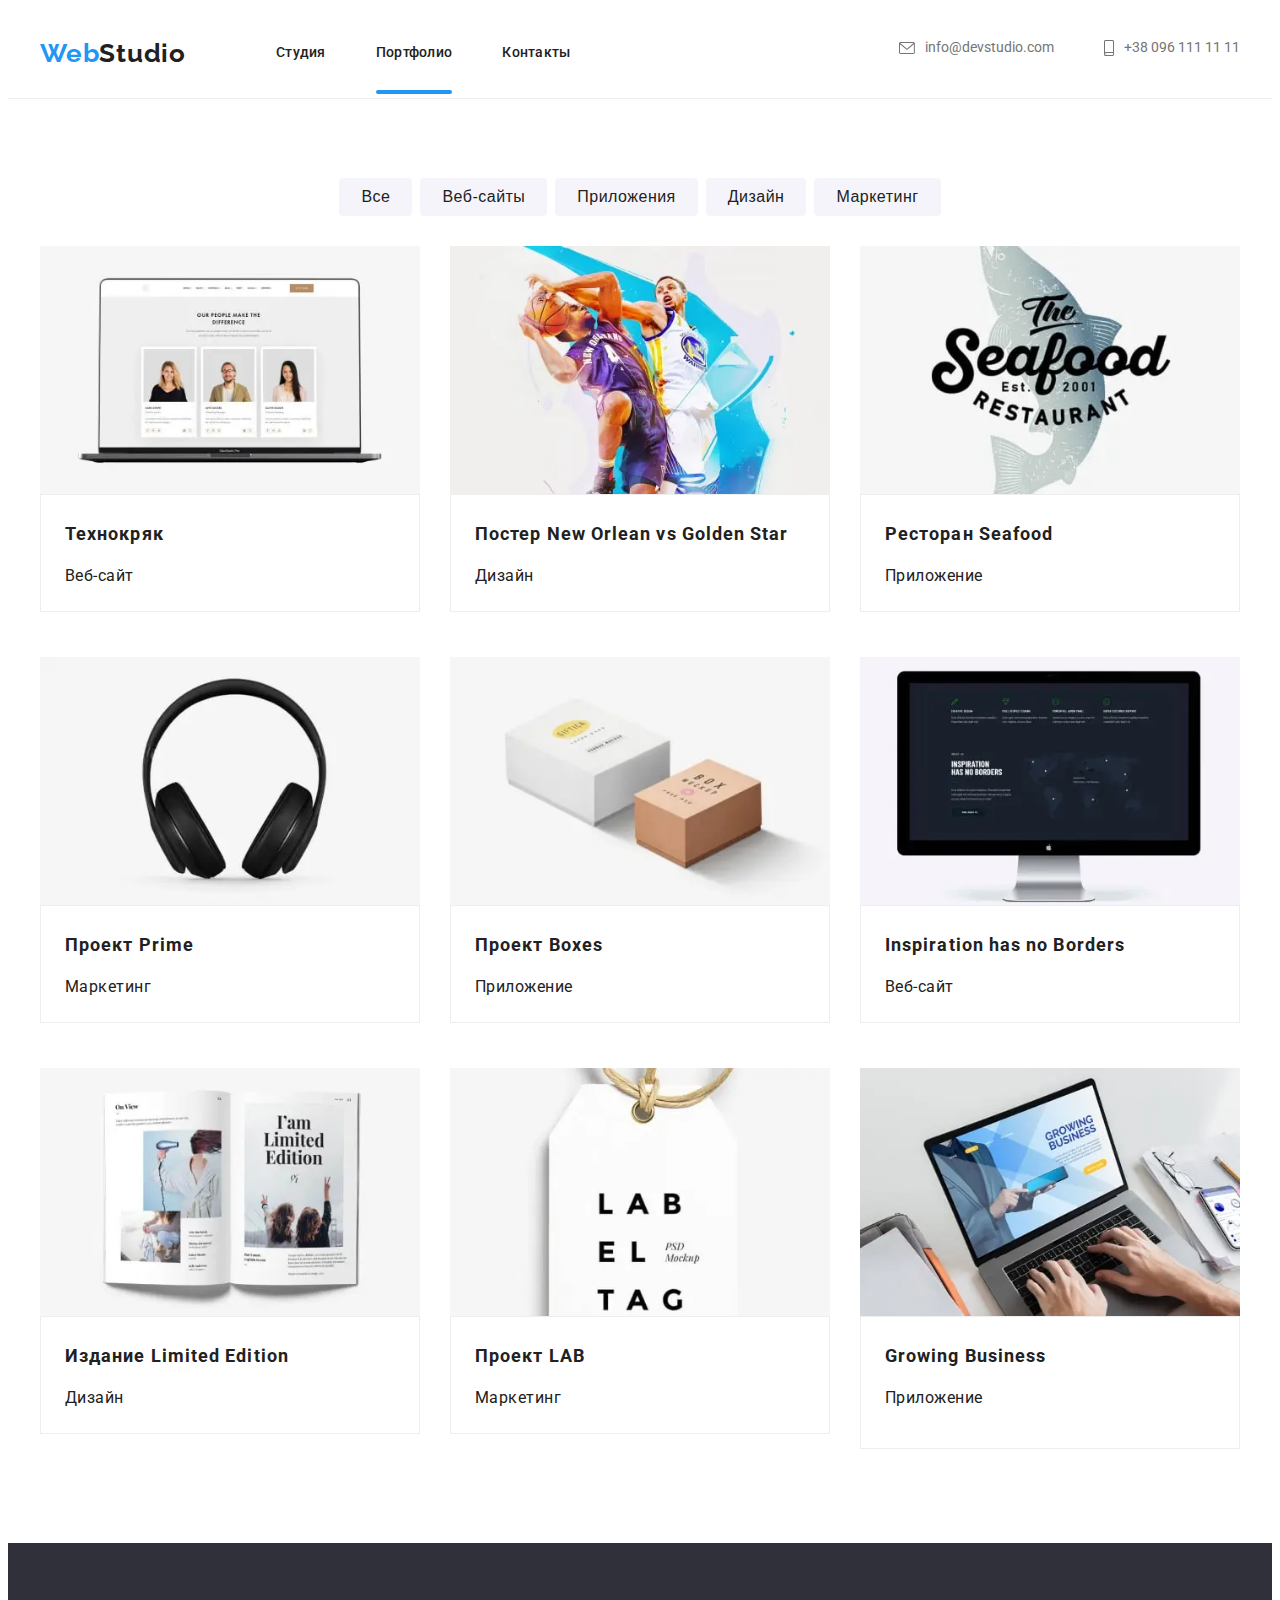
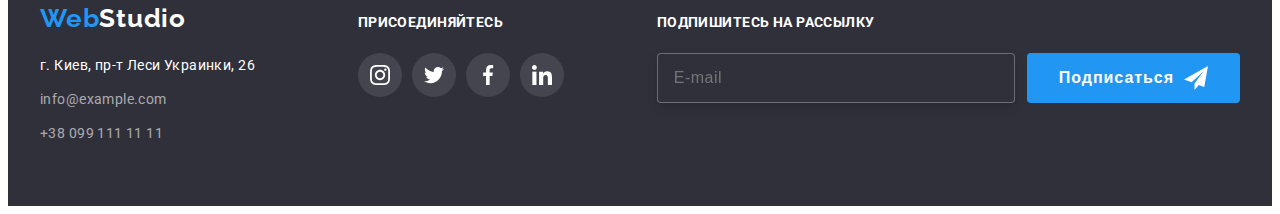
==== commit e86bfea9: "add" ====
--- a/portfolio.html
+++ b/portfolio.html
@@ -22,12 +22,20 @@
     
 <!----------------------------HEADER ----------------------------------------------->
 
+<!----------------------------HEADER ----------------------------------------------->
+
 <header class="header">
     <div class="container header__container">
+        <a href="./index.html" class="logo logo__header">Web<span class="logo__dark">Studio</span></a>
+        <button type="button" class="open-menu-btn js-open-menu">
+            <svg class="mobile__icon" width="40" height="40">
+                <use href="./images/symbol-defs.svg#icon-menu_mobile"></use>
+            </svg>
+        </button>
         <nav class="navigation">
-            <a href="./index.html" class="logo logo__header">Web<span class="logo__dark">Studio</span></a>
             <ul class="navigation__list">
-                <li class="navigation__item"><a class="navigation__link" href="./index.html">Студия</a></li>
+                <li class="navigation__item"><a class="navigation__link "
+                        href="./index.html">Студия</a></li>
                 <li class="navigation__item"><a class="navigation__link navigation__link--current" href="./portfolio.html">Портфолио</a></li>
                 <li class="navigation__item"><a class="navigation__link" href="#">Контакты</a></li>
             </ul>
@@ -51,11 +59,61 @@
             </li>
         </ul>
     </div>
+    <!----------------------Mobile menu------------------>
+
+    <div class="mobile-menu js-menu-container">
+        <div class="mobile__container">
+            <div class="mobile__menu--top">
+                <button type="button" class="close-menu-btn js-close-menu">
+                    <svg class="mobile__icon" width="40" height="40">
+                        <use href="./images/symbol-defs.svg#icon-close"></use>
+                    </svg>
+                </button>
+                <nav class="mobile__navigation">
+                    <ul class="mobile__list">
+                        <li class="mobile__item"><a class="mobile__link" href="./index.html">Студия</a></li>
+                        <li class="mobile__item"><a class="mobile__link mobile__link--current" href="./portfolio.html">Портфолио</a></li>
+                        <li class="mobile__item"><a class="mobile__link" href="#">Контакты</a></li>
+                    </ul>
+                </nav>
+            </div>
+            <div class="mobile__container">
+                <ul class="mobile__contacts">
+                    <li class="mobile__contacts--item">
+                        <a class="mobile__contacts--link" href="tel:+380991111111">
+                            +38 096 111 11 11
+                        </a>
+                    </li>
+                    <li class="mobile__contacts--item">
+                        <a class="mobile__contacts--link-dark" href="mailto:info@example.com">
+                            info@devstudio.com
+                        </a>
+                    </li>
+                </ul>
+            </div>
+            <div class="mobile__menu--bottom">
+                <ul class="mobile__social">
+                    <li class="mobile__social--item">
+                        <a class="mobile__social--link" href="#">Instagram</a>
+                    </li>
+                    <li class="mobile__social--item">
+                        <a class="mobile__social--link" href="#">Twitter</a>
+                    </li>
+                    <li class="mobile__social--item">
+                        <a class="mobile__social--link" href="#">Facebook</a>
+                    </li>
+                    <li class="mobile__social--item">
+                        <a class="mobile__social--link" href="#">LinkedIn</a>
+                    </li>
+                </ul>
+            </div>
+        </div>
+    </div>
 </header>
 
      <!------------------Gallery section--------------------------------->
 <main>
-    <section class="section block">
+    <section class="section">
             <div class="container">
             <h1 class="visually-hidden">Gallery</h1>
                 <ul class="filter">
@@ -79,7 +137,22 @@
                     <li  class="gallery__item">
                         <a href="#" class="gallery__link">                                
                             <div class="gallery__box">
-                                <img src="./images/tehno-min.jpg" alt="" class="gallery__img">
+                                <picture>
+                                    <source srcset="./images/tehno_mob1x-min.webp 1x, ./images/tehno_mob2x-min.webp 2x" type="image/webp"
+                                        media="(min-width: 480px)" />
+                                    <source srcset="./images/tehno_mob1x-min.jpg 1x,  ./images/tehno_mob2x-min.jpg 2x" type="image/jpeg"
+                                        media="(min-width: 480px)" />
+                                    <source srcset="./images/tehno_tab1x-min.webp 1x, ./images/tehno_tab2x-min.webp 2x" type="image/webp"
+                                        media="(min-width: 768px) " />
+                                    <source srcset="./images/tehno_tab1x-min.jpg 1x,  ./images/tehno_tab2x-min.jpg 2x" type="image/jpeg"
+                                        media="(min-width: 768px)" />
+                                    <source srcset="./images/tehno_desk1x-min.webp 1x, ./images/tehno_desk2x-min.webp 2x" type="image/webp"
+                                        media="(min-width: 1200px)" />
+                                    <source srcset="./images/tehno_desk1x-min.jpg 1x,  ./images/tehno_desk2x-min.jpg 2x" type="image/jpeg"
+                                        media="(min-width: 1200px)" />
+                                    <img src="./images/tehno_desk1x-min.jpg" alt="igor" />
+                                </picture>
+                                
                                 <div class="gallery__overlay">
                                     <p class="gallery__overlay-text">Технокряк это современная площадка распространения коронавируса.
                                         Компании используют эту платформу для цифрового шпионажа и атак 
@@ -89,14 +162,29 @@
                             </div>
                             <div class="gallery__trumb">
                                 <h2 class="gallery__title">Технокряк</h2>
-                                <p class="galler__text">Веб-сайт</p>
-                            </div>
-                        </a>
-                    </li>
-                    <li  class="gallery__item">
-                        <a href="#" class="gallery__link">
-                            <div class="gallery__box">
-                                <img src="./images/poster-min.jpg" alt="" width="370" class="gallery__img">
+                                <p class="gallery__text">Веб-сайт</p>
+                            </div>
+                        </a>
+                    </li>
+                    <li  class="gallery__item">
+                        <a href="#" class="gallery__link">
+                            <div class="gallery__box">
+                            <picture>
+                                <source srcset="./images/poster_mob1x-min.webp 1x, ./images/poster_mob2x-min.webp 2x" type="image/webp"
+                                    media="(min-width: 480px)" />
+                                <source srcset="./images/poster_mob1x-min.jpg 1x,  ./images/poster_mob2x-min.jpg 2x" type="image/jpeg"
+                                    media="(min-width: 480px)" />
+                                <source srcset="./images/poster_tab1x-min.webp 1x, ./images/poster_tab2x-min.webp 2x" type="image/webp"
+                                    media="(min-width: 768px) " />
+                                <source srcset="./images/poster_tab1x-min.jpg 1x,  ./images/poster_tab2x-min.jpg 2x" type="image/jpeg"
+                                    media="(min-width: 768px)" />
+                                <source srcset="./images/poster_desk1x-min.webp 1x, ./images/poster_desk2x-min.webp 2x" type="image/webp"
+                                    media="(min-width: 1200px)" />
+                                <source srcset="./images/poster_desk1x-min.jpg 1x,  ./images/poster_desk2x-min.jpg 2x" type="image/jpeg"
+                                    media="(min-width: 1200px)" />
+                                <img src="./images/poster_desk1x-min.jpg" alt="igor" />
+                            </picture>
+                                
                                 <div class="gallery__overlay">
                                     <p class="gallery__overlay-text">Технокряк это современная площадка распространения коронавируса.
                                         Компании используют эту платформу для цифрового шпионажа и атак 
@@ -113,7 +201,21 @@
                     <li  class="gallery__item">
                         <a href="#" class="gallery__link">
                             <div class="gallery__box">
-                                <img src="./images/seafood-min.jpg" alt="" width="370" class="gallery__img">
+                                <picture>
+                                    <source srcset="./images/seafood_mob1x-min.webp 1x, ./images/seafood_mob2x-min.webp 2x" type="image/webp"
+                                        media="(min-width: 480px)" />
+                                    <source srcset="./images/seafood_mob1x-min.jpg 1x,  ./images/seafood_mob2x-min.jpg 2x" type="image/jpeg"
+                                        media="(min-width: 480px)" />
+                                    <source srcset="./images/seafood_tab1x-min.webp 1x, ./images/seafood_tab2x-min.webp 2x" type="image/webp"
+                                        media="(min-width: 768px) " />
+                                    <source srcset="./images/seafood_tab1x-min.jpg 1x,  ./images/seafood_tab2x-min.jpg 2x" type="image/jpeg"
+                                        media="(min-width: 768px)" />
+                                    <source srcset="./images/seafood_desk1x-min.webp 1x, ./images/seafood_desk2x-min.webp 2x" type="image/webp"
+                                        media="(min-width: 1200px)" />
+                                    <source srcset="./images/seafood_desk1x-min.jpg 1x,  ./images/seafood_desk2x-min.jpg 2x" type="image/jpeg"
+                                        media="(min-width: 1200px)" />
+                                    <img src="./images/seafood_desk1x-min.jpg" alt="seafood"/>
+                                </picture>
                                 <div class="gallery__overlay">
                                     <p class="gallery__overlay-text">Технокряк это современная площадка распространения коронавируса.
                                         Компании используют эту платформу для цифрового шпионажа и атак 
@@ -130,7 +232,22 @@
                     <li  class="gallery__item">
                         <a href="#" class="gallery__link">
                             <div class="gallery__box">
-                                <img src="./images/proect_prime-min.jpg" alt="" width="370" class="gallery__img">
+                                <picture>
+                                    <source srcset="./images/prime_mob1x-min.webp 1x, ./images/prime_mob2x-min.webp 2x" type="image/webp"
+                                        media="(min-width: 480px)" />
+                                    <source srcset="./images/prime_mob1x-min.jpg 1x,  ./images/prime_mob2x-min.jpg 2x" type="image/jpeg"
+                                        media="(min-width: 480px)" />
+                                    <source srcset="./images/prime_tab1x-min.webp 1x, ./images/prime_tab2x-min.webp 2x" type="image/webp"
+                                        media="(min-width: 768px) " />
+                                    <source srcset="./images/prime_tab1x-min.jpg 1x,  ./images/prime_tab2x-min.jpg 2x" type="image/jpeg"
+                                        media="(min-width: 768px)" />
+                                    <source srcset="./images/prime_desk1x-min.webp 1x, ./images/prime_desk2x-min.webp 2x" type="image/webp"
+                                        media="(min-width: 1200px)" />
+                                    <source srcset="./images/prime_desk1x-min.jpg 1x,  ./images/prime_desk2x-min.jpg 2x" type="image/jpeg"
+                                        media="(min-width: 1200px)" />
+                                    <img src="./images/prime_desk1x-min.jpg" alt="igor" />
+                                </picture>
+                                
                                 <div class="gallery__overlay">
                                     <p class="gallery__overlay-text">Технокряк это современная площадка распространения коронавируса.
                                         Компании используют эту платформу для цифрового шпионажа и атак 
@@ -147,7 +264,22 @@
                     <li  class="gallery__item">
                         <a href="#" class="gallery__link">
                             <div class="gallery__box">
-                                <img  class="gallery__img" src="./images/proect_boxes-min.jpg" alt="">
+                            <picture>
+                                <source srcset="./images/box_mob1x-min.webp 1x, ./images/box_mob2x-min.webp 2x" type="image/webp"
+                                    media="(min-width: 480px)" />
+                                <source srcset="./images/box_mob1x-min.jpg 1x,  ./images/box_mob2x-min.jpg 2x" type="image/jpeg"
+                                    media="(min-width: 480px)" />
+                                <source srcset="./images/box_tab1x-min.webp 1x, ./images/box_tab2x-min.webp 2x" type="image/webp"
+                                    media="(min-width: 768px) " />
+                                <source srcset="./images/box_tab1x-min.jpg 1x,  ./images/box_tab2x-min.jpg 2x" type="image/jpeg"
+                                    media="(min-width: 768px)" />
+                                <source srcset="./images/box_desk1x-min.webp 1x, ./images/box_desk2x-min.webp 2x" type="image/webp"
+                                    media="(min-width: 1200px)" />
+                                <source srcset="./images/box_desk1x-min.jpg 1x,  ./images/box_desk2x-min.jpg 2x" type="image/jpeg"
+                                    media="(min-width: 1200px)" />
+                                <img src="./images/box_desk1x-min.jpg" alt="igor" />
+                            </picture>
+                               
                                 <div class="gallery__overlay">
                                     <p class="gallery__overlay-text">Технокряк это современная площадка распространения коронавируса.
                                         Компании используют эту платформу для цифрового шпионажа и атак 
@@ -164,7 +296,22 @@
                     <li  class="gallery__item">
                         <a href="#" class="gallery__link">
                             <div class="gallery__box">
-                                <img  class="gallery__img" src="./images/display-min.jpg" alt="" >
+                                <picture>
+                                    <source srcset="./images/display_mob1x-min.webp 1x, ./images/display_mob2x-min.webp 2x" type="image/webp"
+                                        media="(min-width: 480px)" />
+                                    <source srcset="./images/display_mob1x-min.jpg 1x,  ./images/display_mob2x-min.jpg 2x" type="image/jpeg"
+                                        media="(min-width: 480px)" />
+                                    <source srcset="./images/display_tab1x-min.webp 1x, ./images/display_tab2x-min.webp 2x" type="image/webp"
+                                        media="(min-width: 768px) " />
+                                    <source srcset="./images/display_tab1x-min.jpg 1x,  ./images/display_tab2x-min.jpg 2x" type="image/jpeg"
+                                        media="(min-width: 768px)" />
+                                    <source srcset="./images/display_desk1x-min.webp 1x, ./images/display_desk2x-min.webp 2x" type="image/webp"
+                                        media="(min-width: 1200px)" />
+                                    <source srcset="./images/display_desk1x-min.jpg 1x,  ./images/display_desk2x-min.jpg 2x" type="image/jpeg"
+                                        media="(min-width: 1200px)" />
+                                    <img src="./images/display_desk1x-min.jpg" alt="igor" />
+                                </picture>
+                                
                                 <div class="gallery__overlay">
                                     <p class="gallery__overlay-text">Технокряк это современная площадка распространения коронавируса.
                                         Компании используют эту платформу для цифрового шпионажа и атак 
@@ -181,7 +328,22 @@
                     <li  class="gallery__item">
                         <a href="#" class="gallery__link">
                             <div class="gallery__box">
-                                <img class="gallery__img" src="./images/newspaper-min.jpg" alt="" >
+                            <picture>
+                                <source srcset="./images/newspaper_mob1x-min.webp 1x, ./images/newspaper_mob2x-min.webp 2x" type="image/webp"
+                                    media="(min-width: 480px)" />
+                                <source srcset="./images/newspaper_mob1x-min.jpg 1x,  ./images/newspaper_mob2x-min.jpg 2x" type="image/jpeg"
+                                    media="(min-width: 480px)" />
+                                <source srcset="./images/newspaper_tab1x-min.webp 1x, ./images/newspaper_tab2x-min.webp 2x" type="image/webp"
+                                    media="(min-width: 768px) " />
+                                <source srcset="./images/newspaper_tab1x-min.jpg 1x,  ./images/newspaper_tab2x-min.jpg 2x" type="image/jpeg"
+                                    media="(min-width: 768px)" />
+                                <source srcset="./images/newspaper_desk1x-min.webp 1x, ./images/newspaper_desk2x-min.webp 2x" type="image/webp"
+                                    media="(min-width: 1200px)" />
+                                <source srcset="./images/newspaper_desk1x-min.jpg 1x,  ./images/newspaper_desk2x-min.jpg 2x" type="image/jpeg"
+                                    media="(min-width: 1200px)" />
+                                <img src="./images/newspaper_desk1x-min.jpg" alt="igor" />
+                            </picture>
+                               
                                 <div class="gallery__overlay">
                                     <p class="gallery__overlay-text">Технокряк это современная площадка распространения коронавируса.
                                         Компании используют эту платформу для цифрового шпионажа и атак 
@@ -198,7 +360,22 @@
                     <li class="gallery__item">
                         <a href="#" class="gallery__link">
                             <div class="gallery__box">
-                                <img class="gallery__img" src="./images/lab-min.jpg" alt="" >
+                                <picture>
+                                    <source srcset="./images/lab_mob1x-min.webp 1x, ./images/lab_mob2x-min.webp 2x" type="image/webp"
+                                        media="(min-width: 480px)" />
+                                    <source srcset="./images/lab_mob1x-min.jpg 1x,  ./images/lab_mob2x-min.jpg 2x" type="image/jpeg"
+                                        media="(min-width: 480px)" />
+                                    <source srcset="./images/lab_tab1x-min.webp 1x, ./images/lab_tab2x-min.webp 2x" type="image/webp"
+                                        media="(min-width: 768px) " />
+                                    <source srcset="./images/lab_tab1x-min.jpg 1x,  ./images/lab_tab2x-min.jpg 2x" type="image/jpeg"
+                                        media="(min-width: 768px)" />
+                                    <source srcset="./images/lab_desk1x-min.webp 1x, ./images/lab_desk2x-min.webp 2x" type="image/webp"
+                                        media="(min-width: 1200px)" />
+                                    <source srcset="./images/lab_desk1x-min.jpg 1x,  ./images/lab_desk2x-min.jpg 2x" type="image/jpeg"
+                                        media="(min-width: 1200px)" />
+                                    <img src="./images/lab_desk1x-min.jpg" alt="igor" />
+                                </picture>
+                                
                                 <div class="gallery__overlay">
                                     <p class="gallery__overlay-text">Технокряк это современная площадка распространения коронавируса.
                                         Компании используют эту платформу для цифрового шпионажа и атак 
@@ -215,7 +392,22 @@
                     <li  class="gallery__item">
                         <a href="#" class="gallery__link">
                             <div class="gallery__box">
-                                <img class="gallery__img"  src="./images/notebook-min.jpg" alt="" >
+                                <picture>
+                                    <source srcset="./images/note_mob1x-min.webp 1x, ./images/note_mob2x-min.webp 2x" type="image/webp"
+                                        media="(min-width: 480px)" />
+                                    <source srcset="./images/note_mob1x-min.jpg 1x,  ./images/note_mob2x-min.jpg 2x" type="image/jpeg"
+                                        media="(min-width: 480px)" />
+                                    <source srcset="./images/note_tab1x-min.webp 1x, ./images/note_tab2x-min.webp 2x" type="image/webp"
+                                        media="(min-width: 768px) " />
+                                    <source srcset="./images/note_tab1x-min.jpg 1x,  ./images/note_tab2x-min.jpg 2x" type="image/jpeg"
+                                        media="(min-width: 768px)" />
+                                    <source srcset="./images/note_desk1x-min.webp 1x, ./images/note_desk2x-min.webp 2x" type="image/webp"
+                                        media="(min-width: 1200px)" />
+                                    <source srcset="./images/poster_desk1x-min.jpg 1x,  ./images/note_desk2x-min.jpg 2x" type="image/jpeg"
+                                        media="(min-width: 1200px)" />
+                                    <img src="./images/note_desk1x-min.jpg" alt="igor" />
+                                </picture>
+                                
                                 <div class="gallery__overlay">
                                     <p class="gallery__overlay-text">Технокряк это современная площадка распространения коронавируса.
                                         Компании используют эту платформу для цифрового шпионажа и атак 
@@ -302,6 +494,7 @@
         </div>
     </div>
 </footer>
+<script defer src="js/mobile-menu.js"></script>
 <script src="./js/modal.js"></script>
 </body>
 </html>--- a/css/main.min.css
+++ b/css/main.min.css
@@ -1,2 +1,2 @@
-h1,h2,h3,p,ul{margin:0}ul{padding:0;list-style:none}a{text-decoration:none}img{display:block;max-width:100%;height:auto}:root{--main-text-color: #757575;--primary-first-text-color: #FFFFFF;--primary-second-text-color: #212121;--accent-color: #2196F3;--main-background-color: #FFFFFF;--primary-background-color: #2F303A;--primary-team-background-color: #F5F4FA;--main-btn-background: #2196F3;--foter-mail-color: rgba(255, 255, 255, 0.6);--icon-color: #AFB1B8}body{font-family:Roboto, sans-serif;font-size:14px;background:var(--main-background-color);color:var(--main-text-color)}.button{padding:10px 32px;margin:0 auto;display:-webkit-box;display:-ms-flexbox;display:flex;-webkit-box-pack:center;-ms-flex-pack:center;justify-content:center;-webkit-box-align:center;-ms-flex-align:center;align-items:center;font-weight:700;font-size:16px;line-height:1.87;text-decoration:none;letter-spacing:0.06em;color:var(--primary-first-text-color);background-color:var(--main-btn-background);border:transparent;border-radius:4px;cursor:pointer;-webkit-transition:background-color 250ms cubic-bezier(0.4, 0, 0.2, 1);transition:background-color 250ms cubic-bezier(0.4, 0, 0.2, 1)}.button:hover,.button:focus{background-color:var(--main-btn-background)}.container{margin:0 auto;padding-left:15px;padding-right:15px}@media screen and (min-width: 480px){.container{width:480px}}@media screen and (min-width: 768px){.container{width:768px}}@media screen and (min-width: 1200px){.container{width:1200px}}.navigation__link--current{color:var(--accent-color)}.navigation__link--current::after{content:' ';position:absolute;left:0;bottom:-1px;width:100%;height:4px;background-color:var(--accent-color);border-radius:2px}.logo{font-family:Raleway, sans-serif;font-weight:700;font-size:26px;line-height:1.19;letter-spacing:0.03em;color:var(--accent-color)}@media screen and (min-width: 768px){.logo__header{margin-right:90px}}.logo__dark{color:var(--primary-second-text-color)}.logo__light{color:var(--primary-first-text-color)}.backdrop{position:fixed;top:0;left:0;width:100%;height:100%;background-color:rgba(0,0,0,0.2);opacity:1;-webkit-transition:opacity 250ms cubic-bezier(0.4, 0, 0.2, 1);transition:opacity 250ms cubic-bezier(0.4, 0, 0.2, 1)}.backdrop.is-hidden{opacity:0;pointer-events:none}.modal{padding:40px;position:absolute;top:50%;left:50%;width:528px;height:581px;opacity:1;background-color:var(--main-background-color);-webkit-box-shadow:0px 1px 3px rgba(0,0,0,0.12),0px 1px 1px rgba(0,0,0,0.14),0px 2px 1px rgba(0,0,0,0.2);box-shadow:0px 1px 3px rgba(0,0,0,0.12),0px 1px 1px rgba(0,0,0,0.14),0px 2px 1px rgba(0,0,0,0.2);border-radius:4px;-webkit-transform:translate(-50%, -50%) scale(1);transform:translate(-50%, -50%) scale(1);-webkit-transition:-webkit-transform 250ms cubic-bezier(0.4, 0, 0.2, 1);transition:-webkit-transform 250ms cubic-bezier(0.4, 0, 0.2, 1);transition:transform 250ms cubic-bezier(0.4, 0, 0.2, 1);transition:transform 250ms cubic-bezier(0.4, 0, 0.2, 1), -webkit-transform 250ms cubic-bezier(0.4, 0, 0.2, 1)}.modal .is-hidden .modal{-webkit-transform:translate(-50%, -50%) scale(1.1);transform:translate(-50%, -50%) scale(1.1);opacity:0}.section{padding:60px 0}@media screen and (min-width: 1200px){.section{padding:94px 0}}.section__title{margin-bottom:30px;font-weight:700;font-size:28px;line-height:1.14;text-align:center;letter-spacing:0.03em;color:var(--primary-second-text-color)}@media screen and (min-width: 1200px){.section__title{margin-bottom:50px;font-size:36px;line-height:1.16}}.social{display:-webkit-box;display:-ms-flexbox;display:flex;-webkit-box-pack:center;-ms-flex-pack:center;justify-content:center}.social__item:not(:last-child){margin-right:10px}.social__link{display:-webkit-box;display:-ms-flexbox;display:flex;width:44px;height:44px;-webkit-box-align:center;-ms-flex-align:center;align-items:center;-webkit-box-pack:center;-ms-flex-pack:center;justify-content:center;border-radius:50%;color:var(--icon-color);-webkit-transition:background-color 250ms cubic-bezier(0.4, 0, 0.2, 1),color 250ms cubic-bezier(0.4, 0, 0.2, 1);transition:background-color 250ms cubic-bezier(0.4, 0, 0.2, 1),color 250ms cubic-bezier(0.4, 0, 0.2, 1)}.social__link:hover,.social__link:focus{background-color:var(--accent-color);color:var(--primary-first-text-color)}.social__icon{fill:currentColor}.visually-hidden{position:absolute;white-space:nowrap;width:1px;height:1px;overflow:hidden;border:0;padding:0;clip:rect(0 0 0 0);-webkit-clip-path:inset(50%);clip-path:inset(50%);margin:-1px}.clients{display:-webkit-box;display:-ms-flexbox;display:flex;-ms-flex-wrap:wrap;flex-wrap:wrap;margin:-15px}.clients__item{margin:15px;-ms-flex-preferred-size:calc((100% - 60px) / 2);flex-basis:calc((100% - 60px) / 2)}@media screen and (min-width: 768px){.clients__item{-ms-flex-preferred-size:calc((100% - 90px) / 3);flex-basis:calc((100% - 90px) / 3)}}@media screen and (min-width: 1200px){.clients__item{-ms-flex-preferred-size:calc((100% - 180px) / 6);flex-basis:calc((100% - 180px) / 6)}}.clients__link{display:-webkit-box;display:-ms-flexbox;display:flex;height:92px;-webkit-box-align:center;-ms-flex-align:center;align-items:center;-webkit-box-pack:center;-ms-flex-pack:center;justify-content:center;border:1px solid var(--icon-color);border-radius:4px;color:var(--icon-color);-webkit-transition:color 250ms cubic-bezier(0.4, 0, 0.2, 1),border 250ms cubic-bezier(0.4, 0, 0.2, 1);transition:color 250ms cubic-bezier(0.4, 0, 0.2, 1),border 250ms cubic-bezier(0.4, 0, 0.2, 1)}.clients__link:hover,.clients__link:focus{color:var(--accent-color);border:1px solid var(--accent-color)}.clients__icon{fill:currentColor}@media screen and (min-width: 768px){.details{display:-webkit-box;display:-ms-flexbox;display:flex;-ms-flex-wrap:wrap;flex-wrap:wrap;margin:-15px}}.details__title{margin-bottom:10px;font-weight:700;font-size:14px;line-height:1.14;letter-spacing:0.03em;text-transform:uppercase;text-align:center;color:var(--primary-second-text-color)}@media screen and (min-width: 768px){.details__title{text-align-last:left}}.details__text{font-weight:400;line-height:1.71;letter-spacing:0.03em}@media screen and (min-width: 768px){.details__item{margin:15px;-ms-flex-preferred-size:calc((100% - 60px) / 2);flex-basis:calc((100% - 60px) / 2)}}@media screen and (max-width: 767px){.details__item:not(:last-child){margin-bottom:30px}}@media screen and (min-width: 1200px){.details__item{-ms-flex-preferred-size:calc((100% - 120px) / 4);flex-basis:calc((100% - 120px) / 4)}}.details__box{margin-bottom:30px;display:-webkit-box;display:-ms-flexbox;display:flex;height:120px;-webkit-box-align:center;-ms-flex-align:center;align-items:center;-webkit-box-pack:center;-ms-flex-pack:center;justify-content:center;background-color:var(--primary-team-background-color);border-radius:4px}.details__icon{width:70px;height:70px}.doing{display:none}@media screen and (min-width: 1200px){.doing{padding-top:0;display:block}}.doing__list{display:-webkit-box;display:-ms-flexbox;display:flex}.doing__item{position:relative}.doing__item:not(:last-child){margin-right:30px;position:relative}.doing__box{position:absolute;bottom:0;left:0;display:-webkit-box;display:-ms-flexbox;display:flex;-webkit-box-pack:center;-ms-flex-pack:center;justify-content:center;-webkit-box-align:center;-ms-flex-align:center;align-items:center;width:100%;height:70px;background:rgba(47,48,58,0.8)}.doing__text{font-weight:700;font-size:14px;line-height:1.14;text-align:center;letter-spacing:0.03em;text-transform:uppercase;color:var(--primary-first-text-color)}.filter{display:-webkit-box;display:-ms-flexbox;display:flex;-webkit-box-pack:center;-ms-flex-pack:center;justify-content:center;margin-bottom:30px}@media screen and (min-width: 480px){.filter{-ms-flex-wrap:wrap;flex-wrap:wrap}}@media screen and (max-width: 767px){.filter__item{margin-top:15px}}.filter__item:not(:last-child){margin-right:8px}.filter__btn{padding:6px 22px;font-weight:500;font-size:16px;line-height:1.62;text-align:center;letter-spacing:0.03em;color:var(--primary-second-text-color);background:var(--primary-team-background-color);border-radius:4px;border-style:none;-webkit-transition:color 250ms cubic-bezier(0.4, 0, 0.2, 1),background-color 250ms cubic-bezier(0.4, 0, 0.2, 1),-webkit-box-shadow 250ms cubic-bezier(0.4, 0, 0.2, 1);transition:color 250ms cubic-bezier(0.4, 0, 0.2, 1),background-color 250ms cubic-bezier(0.4, 0, 0.2, 1),-webkit-box-shadow 250ms cubic-bezier(0.4, 0, 0.2, 1);transition:color 250ms cubic-bezier(0.4, 0, 0.2, 1),background-color 250ms cubic-bezier(0.4, 0, 0.2, 1),box-shadow 250ms cubic-bezier(0.4, 0, 0.2, 1);transition:color 250ms cubic-bezier(0.4, 0, 0.2, 1),background-color 250ms cubic-bezier(0.4, 0, 0.2, 1),box-shadow 250ms cubic-bezier(0.4, 0, 0.2, 1),-webkit-box-shadow 250ms cubic-bezier(0.4, 0, 0.2, 1);cursor:pointer}.filter__btn:hover,.filter__btn:focus{color:var(--primary-first-text-color);background:var(--accent-color);-webkit-box-shadow:0px 3px 1px rgba(0,0,0,0.1),0px 1px 2px rgba(0,0,0,0.08),0px 2px 2px rgba(0,0,0,0.12);box-shadow:0px 3px 1px rgba(0,0,0,0.1),0px 1px 2px rgba(0,0,0,0.08),0px 2px 2px rgba(0,0,0,0.12)}@media screen and (min-width: 1200px){.footer__form{display:-webkit-box;display:-ms-flexbox;display:flex}}.footer__form--input{padding:15px 0 15px 16px;width:100%;height:50px;font-weight:400;font-size:16px;line-height:1.25;-webkit-box-align:center;-ms-flex-align:center;align-items:center;letter-spacing:0.03em;color:rgba(255,255,255,0.6);border:1px solid rgba(255,255,255,0.3);-webkit-box-sizing:border-box;box-sizing:border-box;-webkit-filter:drop-shadow(0px 4px 4px rgba(0,0,0,0.15));filter:drop-shadow(0px 4px 4px rgba(0,0,0,0.15));background-color:var(--primary-background-color);border-radius:4px;-webkit-transition:border-color 250ms cubic-bezier(0.4, 0, 0.2, 1);transition:border-color 250ms cubic-bezier(0.4, 0, 0.2, 1)}@media screen and (min-width: 768px) and (max-width: 1199px){.footer__form--input{width:450px}}@media screen and (max-width: 1199px){.footer__form--input{margin-bottom:20px}}@media screen and (min-width: 1200px){.footer__form--input{width:358px;margin-right:12px}}.footer__form--input:focus{border-color:var(--accent-color);outline:none}.footer__form--icon{margin-left:10px;width:24px;height:24px;fill:currentColor}.footer{background-color:var(--primary-background-color);padding:60px 0}@media screen and (min-width: 768px){.footer__container{display:-webkit-box;display:-ms-flexbox;display:flex;-webkit-box-align:baseline;-ms-flex-align:baseline;align-items:baseline}}@media screen and (min-width: 768px) and (max-width: 1199px){.footer__container{-ms-flex-wrap:wrap;flex-wrap:wrap;-ms-flex-pack:distribute;justify-content:space-around}}.footer__logo{margin-bottom:20px}.footer__adress{margin-top:20px;font-style:normal}.footer__second--adress{font-style:normal;font-weight:400;line-height:1.71;letter-spacing:0.03em;color:var(--primary-first-text-color)}.footer__item:not(:last-child){margin-bottom:10px}.footer__icon--style{background:rgba(255,255,255,0.1);color:var(--primary-first-text-color);border-radius:50%}.footer__contacts{font-weight:400;line-height:1.71;letter-spacing:0.03em;color:var(--foter-mail-color)}.footer__text{margin-bottom:20px;font-weight:700;font-size:14px;line-height:1.42;letter-spacing:0.03em;text-transform:uppercase;color:var(--primary-first-text-color)}@media screen and (max-width: 1199px){.footer__box{text-align:center}}@media screen and (max-width: 767px){.footer__box:first-child{margin-bottom:60px}}@media screen and (min-width: 1200px){.footer__box:first-child{margin-right:70px;-webkit-box-flex:1;-ms-flex-positive:1;flex-grow:1}}@media screen and (max-width: 767px){.footer__box:nth-child(2){margin-bottom:60px;-webkit-box-flex:2;-ms-flex-positive:2;flex-grow:2}}@media screen and (min-width: 1200px){.footer__box:nth-child(2){margin-right:93px}}@media screen and (min-width: 768px) and (max-width: 1199px){.footer__box:nth-child(3){margin-top:60px;-webkit-box-flex:2;-ms-flex-positive:2;flex-grow:2}}@media screen and (min-width: 768px){.gallery{display:-webkit-box;display:-ms-flexbox;display:flex;-ms-flex-wrap:wrap;flex-wrap:wrap;margin:-15px}}@media screen and (min-width: 480px) and (max-width: 767px){.gallery__item{width:450px;height:404px}}@media screen and (min-width: 768px){.gallery__item{-ms-flex-preferred-size:calc(100% / 2 - 30px);flex-basis:calc(100% / 2 - 30px);height:440px;margin:15px}}@media screen and (min-width: 1200px){.gallery__item{-ms-flex-preferred-size:calc(100% / 3 - 30px);flex-basis:calc(100% / 3 - 30px);height:404px}}@media screen and (max-width: 767px){.gallery__item:not(:last-child){margin-bottom:30px}}.gallery__item .gallery__box{position:relative;overflow:hidden}@media screen and (min-width: 768px) and (max-width: 1199px){.gallery__item .gallery__box{-webkit-box-flex:1;-ms-flex-positive:1;flex-grow:1}}.gallery__item .gallery__img{display:block}@media screen and (min-width: 768px) and (max-width: 1199px){.gallery__item .gallery__img{width:354px}}@media screen and (min-width: 1200px){.gallery__item .gallery__img{width:370px}}.gallery__item .gallery__overlay{position:absolute;bottom:0;left:0;width:100%;height:100%;background-color:rgba(33,150,243,0.9);-webkit-transform:translateY(101%);transform:translateY(101%);-webkit-transition:-webkit-transform 250ms cubic-bezier(0.4, 0, 0.2, 1);transition:-webkit-transform 250ms cubic-bezier(0.4, 0, 0.2, 1);transition:transform 250ms cubic-bezier(0.4, 0, 0.2, 1);transition:transform 250ms cubic-bezier(0.4, 0, 0.2, 1), -webkit-transform 250ms cubic-bezier(0.4, 0, 0.2, 1)}.gallery__box:hover .gallery__item .gallery__overlay,.gallery__box:focus .gallery__item .gallery__overlay{-webkit-transform:translateY(0);transform:translateY(0)}.gallery__item .gallery__overlay-text{padding:63px 24px;position:absolute;font-style:400;font-weight:normal;font-size:18px;line-height:1.56;letter-spacing:0.03em;color:var(--primary-first-text-color)}.gallery__item .gallery__trumb{padding:20px 24px;background-color:var(--main-background-color);border:1px solid #eeeeee}.gallery__item .gallery__title{margin-bottom:8px;font-weight:700;font-size:18px;line-height:2.11;letter-spacing:0.06em;color:var(--primary-second-text-color)}.gallery__item .gallery__text{font-weight:400;font-size:16px;line-height:1.87;letter-spacing:0.03em}.gallery__item .gallery__link{display:block;color:var(--primary-second-text-color);-webkit-transition:-webkit-box-shadow 250ms cubic-bezier(0.4, 0, 0.2, 1);transition:-webkit-box-shadow 250ms cubic-bezier(0.4, 0, 0.2, 1);transition:box-shadow 250ms cubic-bezier(0.4, 0, 0.2, 1);transition:box-shadow 250ms cubic-bezier(0.4, 0, 0.2, 1), -webkit-box-shadow 250ms cubic-bezier(0.4, 0, 0.2, 1)}@media screen and (min-width: 768px) and (max-width: 1199px){.gallery__item .gallery__link{display:-webkit-box;display:-ms-flexbox;display:flex;-webkit-box-orient:vertical;-webkit-box-direction:normal;-ms-flex-direction:column;flex-direction:column;height:100%}}.gallery__item .gallery__link:hover,.gallery__item .gallery__link:focus{-webkit-box-shadow:0px 1px 1px rgba(0,0,0,0.12),0px 4px 4px rgba(0,0,0,0.06),1px 4px 6px rgba(0,0,0,0.16);box-shadow:0px 1px 1px rgba(0,0,0,0.12),0px 4px 4px rgba(0,0,0,0.06),1px 4px 6px rgba(0,0,0,0.16)}.gallery__item .gallery__link:hover .gallery__overlay,.gallery__item .gallery__link:focus .gallery__overlay{-webkit-transform:translateY(0);transform:translateY(0)}.header{border-bottom:1px solid #ececec}.header__container{display:-webkit-box;display:-ms-flexbox;display:flex;-webkit-box-align:center;-ms-flex-align:center;align-items:center}.navigation{display:none}@media screen and (min-width: 768px){.navigation{display:-webkit-box;display:-ms-flexbox;display:flex;-webkit-box-align:center;-ms-flex-align:center;align-items:center}}@media screen and (min-width: 768px){.navigation__list{display:-webkit-box;display:-ms-flexbox;display:flex;margin-left:auto}}@media screen and (min-width: 768px){.navigation__item:not(:last-child){margin-right:50px}}.navigation__link{position:relative;display:block;font-weight:500;line-height:1.14;letter-spacing:0.02em;color:var(--primary-second-text-color);-webkit-transition:color 250ms cubic-bezier(0.4, 0, 0.2, 1);transition:color 250ms cubic-bezier(0.4, 0, 0.2, 1)}@media screen and (min-width: 768px){.navigation__link{padding:32px 0}}.navigation__link:hover,.navigation__link:focus{color:var(--accent-color)}.contacts{display:none;margin-left:auto}@media screen and (min-width: 768px){.contacts{display:block}}@media screen and (min-width: 1200px){.contacts{display:-webkit-box;display:-ms-flexbox;display:flex;margin-left:auto}}@media screen and (min-width: 768px){.contacts__item:not(:last-child){margin-bottom:10px}}@media screen and (min-width: 1200px){.contacts__item:not(:last-child){margin-right:50px}}.contacts__link{display:-webkit-box;display:-ms-flexbox;display:flex;-webkit-box-align:center;-ms-flex-align:center;align-items:center;color:var(--main-text-color);-webkit-transition:color 250ms cubic-bezier(0.4, 0, 0.2, 1);transition:color 250ms cubic-bezier(0.4, 0, 0.2, 1)}@media screen and (min-width: 768px){.contacts__link{font-size:12px;line-height:1.16}}@media screen and (min-width: 1200px){.contacts__link{padding-top:32px;padding-bottom:32px;font-size:14px;line-height:1.14}}.contacts__link:hover,.contacts__link:focus{color:var(--accent-color)}.contacts__icon{margin-right:10px;fill:currentColor}.hero{padding:200px 0;margin:0 auto;max-width:1600px;height:600px;background-color:var(--primary-background-color);background-image:-webkit-gradient(linear, left top, right top, from(rgba(47,48,58,0.4)), to(rgba(47,48,58,0.4))),url("../images/hero-background-min.jpg");background-image:linear-gradient(to right, rgba(47,48,58,0.4), rgba(47,48,58,0.4)),url("../images/hero-background-min.jpg");background-repeat:no-repeat;background-size:cover;background-position:center}.hero__container{display:-webkit-box;display:-ms-flexbox;display:flex;-webkit-box-orient:vertical;-webkit-box-direction:normal;-ms-flex-direction:column;flex-direction:column;-webkit-box-align:center;-ms-flex-align:center;align-items:center}.hero__title{margin-bottom:40px;font-weight:900;font-size:26px;line-height:1.62;text-align:center;letter-spacing:0.06em;text-transform:uppercase;color:var(--primary-first-text-color)}@media screen and (min-width: 1200px){.hero__title{font-size:44px;line-height:1.36}}.modal__btn{position:absolute;display:-webkit-box;display:-ms-flexbox;display:flex;top:8px;right:8px;width:30px;height:30px;-webkit-box-align:center;-ms-flex-align:center;align-items:center;-webkit-box-pack:center;-ms-flex-pack:center;justify-content:center;color:#000000;background-color:var(--main-background-color);border:1px solid rgba(0,0,0,0.1);border-radius:50%;-webkit-transition:background-color 250ms cubic-bezier(0.4, 0, 0.2, 1);transition:background-color 250ms cubic-bezier(0.4, 0, 0.2, 1);cursor:pointer}.modal__icon{fill:currentColor;width:11px;height:11px}.modal__form--text{margin-bottom:12px;font-weight:700;font-size:20px;line-height:1.15;text-align:center;letter-spacing:0.03em;color:var(--primary-second-text-color)}textarea{resize:none}.modal__form--field{margin:4px 0 0 0;position:relative;display:block;font-size:12px;line-height:1.16;letter-spacing:0.01em;color:#757575}.modal__form--field:last-of-type(2){margin:0 0 20px 0}.modal__form--wrapper{margin:4px 0 0 0;position:relative;display:block}.modal__form--input,.modal__form--textarea{display:block;width:100%;height:40px;border:1px solid rgba(33,33,33,0.2);-webkit-box-sizing:border-box;box-sizing:border-box;border-radius:4px;-webkit-transition:border 250ms cubic-bezier(0.4, 0, 0.2, 1);transition:border 250ms cubic-bezier(0.4, 0, 0.2, 1)}.modal__form--input{padding-left:42px;padding-right:15px}.modal__form--icon{position:absolute;top:11px;left:12px;display:inline-block;color:var(--primary-second-text-color);width:18px;height:18px;-webkit-transition:fill 250ms cubic-bezier(0.4, 0, 0.2, 1);transition:fill 250ms cubic-bezier(0.4, 0, 0.2, 1)}.modal__form--input:focus ~ .modal__form--icon{fill:var(--accent-color)}.modal__form--input:focus,.modal__form--textarea:focus{border-color:var(--accent-color);outline:none}.modal__form--textarea{margin-bottom:20px;padding:16px 12px;height:120px;resize:none}.modal__form--textarea::-webkit-input-placeholder{font-weight:400;font-size:12px;line-height:1.16;letter-spacing:0.01em;color:rgba(117,117,117,0.5)}.modal__form--textarea:-ms-input-placeholder{font-weight:400;font-size:12px;line-height:1.16;letter-spacing:0.01em;color:rgba(117,117,117,0.5)}.modal__form--textarea::-ms-input-placeholder{font-weight:400;font-size:12px;line-height:1.16;letter-spacing:0.01em;color:rgba(117,117,117,0.5)}.modal__form--textarea::placeholder{font-weight:400;font-size:12px;line-height:1.16;letter-spacing:0.01em;color:rgba(117,117,117,0.5)}.modal__checkbox--label{margin-bottom:30px;display:-webkit-box;display:-ms-flexbox;display:flex;-webkit-box-pack:center;-ms-flex-pack:center;justify-content:center;-webkit-box-align:center;-ms-flex-align:center;align-items:center}.modal__checkbox--icon{margin-right:7px;width:16px;height:15px;border:2px solid var(--primary-second-text-color);border-radius:2px;-webkit-transition:border 250ms cubic-bezier(0.4, 0, 0.2, 1),background-color 250ms cubic-bezier(0.4, 0, 0.2, 1);transition:border 250ms cubic-bezier(0.4, 0, 0.2, 1),background-color 250ms cubic-bezier(0.4, 0, 0.2, 1)}.modal__checkbox--input:focus+.modal__checkbox--icon{outline:1px solid var(--accent-color)}.modal__checkbox--input:checked+.modal__checkbox--icon{background-color:var(--accent-color);border-color:var(--accent-color)}.modal__checkbox--text,.modal__checkbox--link{font-weight:normal;font-size:14px;line-height:1.71;letter-spacing:0.03em;color:#757575}.modal__checkbox--link{color:var(--accent-color);text-decoration:underline}.modal__submit--btn{padding:10px 55px}.section--other-background{background-color:var(--primary-team-background-color)}@media screen and (min-width: 768px){.team{display:-webkit-box;display:-ms-flexbox;display:flex}}@media screen and (min-width: 768px) and (max-width: 1199px){.team{display:-webkit-box;display:-ms-flexbox;display:flex;-ms-flex-wrap:wrap;flex-wrap:wrap;margin:-15px}}.team__item{background-color:var(--main-background-color)}@media screen and (min-width: 768px) and (max-width: 1199px){.team__item{-ms-flex-preferred-size:calc((100% - 60px) / 2);flex-basis:calc((100% - 60px) / 2);margin:15px}}@media screen and (min-width: 1200px){.team__item{-ms-flex-preferred-size:calc((100% - 90px) / 4);flex-basis:calc((100% - 90px) / 4)}}@media screen and (max-width: 767px){.team__item:not(:last-child){margin-bottom:30px}}@media screen and (min-width: 1200px){.team__item:not(:last-child){margin-right:30px}}@media screen and (min-width: 768px){.team__img{width:354px;height:374px}}@media screen and (min-width: 1200px){.team__img{width:270px;height:260px}}.team__thumb{padding:30px 0;-webkit-box-shadow:0px 1px 3px rgba(0,0,0,0.12),0px 1px 1px rgba(0,0,0,0.14),0px 2px 1px rgba(0,0,0,0.2);box-shadow:0px 1px 3px rgba(0,0,0,0.12),0px 1px 1px rgba(0,0,0,0.14),0px 2px 1px rgba(0,0,0,0.2);border-radius:0px 0px 4px 4px}.team__title{margin-bottom:10px;font-weight:500;font-size:16px;line-height:1.18;text-align:center;letter-spacing:0.03em;color:var(--primary-second-text-color)}.team__text{margin-bottom:16px;font-weight:400;font-size:16px;line-height:19px;text-align:center;letter-spacing:0.03em}.mobile-menu{position:fixed;top:0;left:0;width:100vw;height:100vh;padding:48px 40px;background-color:var(--main-background-color);-webkit-transform:translateX(100%);transform:translateX(100%);-webkit-transition:-webkit-transform 250ms cubic-bezier(0.4, 0, 0.2, 1);transition:-webkit-transform 250ms cubic-bezier(0.4, 0, 0.2, 1);transition:transform 250ms cubic-bezier(0.4, 0, 0.2, 1);transition:transform 250ms cubic-bezier(0.4, 0, 0.2, 1), -webkit-transform 250ms cubic-bezier(0.4, 0, 0.2, 1)}.mobile-menu .mobile__container{height:100%;display:-webkit-box;display:-ms-flexbox;display:flex;-webkit-box-orient:vertical;-webkit-box-direction:normal;-ms-flex-direction:column;flex-direction:column}.mobile-menu.is-open{-webkit-transform:translateY(0);transform:translateY(0)}.open-menu-btn{margin-left:auto;display:block;background-color:var(--main-background-color);border:none;cursor:pointer;-webkit-transition:color 250ms cubic-bezier(0.4, 0, 0.2, 1);transition:color 250ms cubic-bezier(0.4, 0, 0.2, 1)}@media screen and (min-width: 768px){.open-menu-btn{display:none}}.open-menu-btn:focus,.open-menu-btn:hover{color:var(--accent-color)}.mobile__icon{fill:currentColor}.mobile__menu--bottom{margin-top:auto}.mobile__item:not(:last-child){margin-bottom:32px}.mobile__link{display:block;font-weight:500;font-size:40px;line-height:1.17;letter-spacing:0.02em;color:var(--primary-second-text-color);cursor:pointer}.mobile__link:hover,.mobile__link:focus{color:var(--accent-color)}.mobile__contacts{margin-top:auto;margin-bottom:64px;font-weight:500}.mobile__contacts--item:not(:last-child){margin-bottom:32px}.mobile__contacts--link{font-size:34px;line-height:1.17;letter-spacing:0.02em;color:var(--accent-color)}.mobile__contacts--link-dark{font-size:24px;line-height:1.17;letter-spacing:0.02em;color:#757575}.mobile__social{display:-webkit-box;display:-ms-flexbox;display:flex}.mobile__social--item{display:-webkit-box;display:-ms-flexbox;display:flex}.mobile__social--item:not(:last-child){margin-right:20px}.mobile__social--link{display:-webkit-box;display:-ms-flexbox;display:flex;font-weight:500;font-size:18px;line-height:1.22px;letter-spacing:0.02em;color:var(--accent-color)}.close-menu-btn{position:absolute;display:-webkit-box;display:-ms-flexbox;display:flex;margin-bottom:8px;top:10px;right:15px;width:40px;height:40px;-webkit-box-align:center;-ms-flex-align:center;align-items:center;-webkit-box-pack:center;-ms-flex-pack:center;justify-content:center;color:#000000;background-color:var(--main-background-color);border:1px solid rgba(0,0,0,0.1);border-radius:50%;-webkit-transition:color 250ms cubic-bezier(0.4, 0, 0.2, 1);transition:color 250ms cubic-bezier(0.4, 0, 0.2, 1);cursor:pointer}.close-menu-btn:focus,.close-menu-btn:hover{color:var(--accent-color)}
+h1,h2,h3,p,ul{margin:0}ul{padding:0;list-style:none}a{text-decoration:none}img{display:block;max-width:100%;height:auto}:root{--main-text-color: #757575;--primary-first-text-color: #FFFFFF;--primary-second-text-color: #212121;--accent-color: #2196F3;--main-background-color: #FFFFFF;--primary-background-color: #2F303A;--primary-team-background-color: #F5F4FA;--main-btn-background: #2196F3;--foter-mail-color: rgba(255, 255, 255, 0.6);--icon-color: #AFB1B8}body{font-family:Roboto, sans-serif;font-size:14px;background:var(--main-background-color);color:var(--main-text-color)}.button{padding:10px 32px;margin:0 auto;display:-webkit-box;display:-ms-flexbox;display:flex;-webkit-box-pack:center;-ms-flex-pack:center;justify-content:center;-webkit-box-align:center;-ms-flex-align:center;align-items:center;font-weight:700;font-size:16px;line-height:1.87;text-decoration:none;letter-spacing:0.06em;color:var(--primary-first-text-color);background-color:var(--main-btn-background);border:transparent;border-radius:4px;cursor:pointer;-webkit-transition:background-color 250ms cubic-bezier(0.4, 0, 0.2, 1);transition:background-color 250ms cubic-bezier(0.4, 0, 0.2, 1)}.button:hover,.button:focus{background-color:var(--main-btn-background)}.container{margin:0 auto;padding-left:15px;padding-right:15px}@media screen and (min-width: 480px){.container{width:480px}}@media screen and (min-width: 768px){.container{width:768px}}@media screen and (min-width: 1200px){.container{width:1200px}}.navigation__link--current{color:var(--accent-color)}.navigation__link--current::after{content:' ';position:absolute;left:0;bottom:-1px;width:100%;height:4px;background-color:var(--accent-color);border-radius:2px}.logo{font-family:Raleway, sans-serif;font-weight:700;font-size:26px;line-height:1.19;letter-spacing:0.03em;color:var(--accent-color)}@media screen and (min-width: 768px){.logo__header{margin-right:90px}}.logo__dark{color:var(--primary-second-text-color)}.logo__light{color:var(--primary-first-text-color)}.backdrop{position:fixed;top:0;left:0;width:100%;height:100%;background-color:rgba(0,0,0,0.2);opacity:1;-webkit-transition:opacity 250ms cubic-bezier(0.4, 0, 0.2, 1);transition:opacity 250ms cubic-bezier(0.4, 0, 0.2, 1)}.backdrop.is-hidden{opacity:0;pointer-events:none}.modal{padding:40px;position:relative;top:50%;left:50%;opacity:1;background-color:var(--main-background-color);-webkit-box-shadow:0px 1px 3px rgba(0,0,0,0.12),0px 1px 1px rgba(0,0,0,0.14),0px 2px 1px rgba(0,0,0,0.2);box-shadow:0px 1px 3px rgba(0,0,0,0.12),0px 1px 1px rgba(0,0,0,0.14),0px 2px 1px rgba(0,0,0,0.2);border-radius:4px;-webkit-transform:translate(-50%, -50%) scale(1);transform:translate(-50%, -50%) scale(1);-webkit-transition:-webkit-transform 250ms cubic-bezier(0.4, 0, 0.2, 1);transition:-webkit-transform 250ms cubic-bezier(0.4, 0, 0.2, 1);transition:transform 250ms cubic-bezier(0.4, 0, 0.2, 1);transition:transform 250ms cubic-bezier(0.4, 0, 0.2, 1), -webkit-transform 250ms cubic-bezier(0.4, 0, 0.2, 1)}@media screen and (min-width: 480px){.modal{width:450px}}@media screen and (min-width: 1200px){.modal{width:528px}}.modal .is-hidden .modal{-webkit-transform:translate(-50%, -50%) scale(1.1);transform:translate(-50%, -50%) scale(1.1);opacity:0}.section{padding:60px 0}@media screen and (min-width: 1200px){.section{padding:94px 0}}.section__title{margin-bottom:30px;font-weight:700;font-size:28px;line-height:1.14;text-align:center;letter-spacing:0.03em;color:var(--primary-second-text-color)}@media screen and (min-width: 1200px){.section__title{margin-bottom:50px;font-size:36px;line-height:1.16}}.social{display:-webkit-box;display:-ms-flexbox;display:flex;-webkit-box-pack:center;-ms-flex-pack:center;justify-content:center}.social__item:not(:last-child){margin-right:10px}.social__link{display:-webkit-box;display:-ms-flexbox;display:flex;width:44px;height:44px;-webkit-box-align:center;-ms-flex-align:center;align-items:center;-webkit-box-pack:center;-ms-flex-pack:center;justify-content:center;border-radius:50%;color:var(--icon-color);-webkit-transition:background-color 250ms cubic-bezier(0.4, 0, 0.2, 1),color 250ms cubic-bezier(0.4, 0, 0.2, 1);transition:background-color 250ms cubic-bezier(0.4, 0, 0.2, 1),color 250ms cubic-bezier(0.4, 0, 0.2, 1)}.social__link:hover,.social__link:focus{background-color:var(--accent-color);color:var(--primary-first-text-color)}.social__icon{fill:currentColor}.visually-hidden{position:absolute;white-space:nowrap;width:1px;height:1px;overflow:hidden;border:0;padding:0;clip:rect(0 0 0 0);-webkit-clip-path:inset(50%);clip-path:inset(50%);margin:-1px}.clients{display:-webkit-box;display:-ms-flexbox;display:flex;-ms-flex-wrap:wrap;flex-wrap:wrap;margin:-15px}.clients__item{margin:15px;-ms-flex-preferred-size:calc((100% - 60px) / 2);flex-basis:calc((100% - 60px) / 2)}@media screen and (min-width: 768px){.clients__item{-ms-flex-preferred-size:calc((100% - 90px) / 3);flex-basis:calc((100% - 90px) / 3)}}@media screen and (min-width: 1200px){.clients__item{-ms-flex-preferred-size:calc((100% - 180px) / 6);flex-basis:calc((100% - 180px) / 6)}}.clients__link{display:-webkit-box;display:-ms-flexbox;display:flex;height:92px;-webkit-box-align:center;-ms-flex-align:center;align-items:center;-webkit-box-pack:center;-ms-flex-pack:center;justify-content:center;border:1px solid var(--icon-color);border-radius:4px;color:var(--icon-color);-webkit-transition:color 250ms cubic-bezier(0.4, 0, 0.2, 1),border 250ms cubic-bezier(0.4, 0, 0.2, 1);transition:color 250ms cubic-bezier(0.4, 0, 0.2, 1),border 250ms cubic-bezier(0.4, 0, 0.2, 1)}.clients__link:hover,.clients__link:focus{color:var(--accent-color);border:1px solid var(--accent-color)}.clients__icon{fill:currentColor}@media screen and (min-width: 768px){.details{display:-webkit-box;display:-ms-flexbox;display:flex;-ms-flex-wrap:wrap;flex-wrap:wrap;margin:-15px}}.details__title{margin-bottom:10px;font-weight:700;font-size:14px;line-height:1.14;letter-spacing:0.03em;text-transform:uppercase;text-align:center;color:var(--primary-second-text-color)}@media screen and (min-width: 768px){.details__title{text-align-last:left}}.details__text{font-weight:400;line-height:1.71;letter-spacing:0.03em}@media screen and (min-width: 768px){.details__item{margin:15px;-ms-flex-preferred-size:calc((100% - 60px) / 2);flex-basis:calc((100% - 60px) / 2)}}@media screen and (max-width: 767px){.details__item:not(:last-child){margin-bottom:30px}}@media screen and (min-width: 1200px){.details__item{-ms-flex-preferred-size:calc((100% - 120px) / 4);flex-basis:calc((100% - 120px) / 4)}}.details__box{margin-bottom:30px;display:-webkit-box;display:-ms-flexbox;display:flex;height:120px;-webkit-box-align:center;-ms-flex-align:center;align-items:center;-webkit-box-pack:center;-ms-flex-pack:center;justify-content:center;background-color:var(--primary-team-background-color);border-radius:4px}.details__icon{width:70px;height:70px}.doing{display:none}@media screen and (min-width: 1200px){.doing{padding-top:0;display:block}}.doing__list{display:-webkit-box;display:-ms-flexbox;display:flex}.doing__item{position:relative}.doing__item:not(:last-child){margin-right:30px;position:relative}.doing__box{position:absolute;bottom:0;left:0;display:-webkit-box;display:-ms-flexbox;display:flex;-webkit-box-pack:center;-ms-flex-pack:center;justify-content:center;-webkit-box-align:center;-ms-flex-align:center;align-items:center;width:100%;height:70px;background:rgba(47,48,58,0.8)}.doing__text{font-weight:700;font-size:14px;line-height:1.14;text-align:center;letter-spacing:0.03em;text-transform:uppercase;color:var(--primary-first-text-color)}.filter{display:-webkit-box;display:-ms-flexbox;display:flex;margin-bottom:30px}@media screen and (min-width: 480px){.filter{-ms-flex-wrap:wrap;flex-wrap:wrap;margin-top:-15px}}@media screen and (min-width: 768px){.filter{-webkit-box-pack:center;-ms-flex-pack:center;justify-content:center}}@media screen and (max-width: 767px){.filter__item{margin-top:15px}}.filter__item:not(:last-child){margin-right:8px}.filter__btn{padding:6px 22px;font-weight:500;font-size:16px;line-height:1.62;text-align:center;letter-spacing:0.03em;color:var(--primary-second-text-color);background:var(--primary-team-background-color);border-radius:4px;border-style:none;-webkit-transition:color 250ms cubic-bezier(0.4, 0, 0.2, 1),background-color 250ms cubic-bezier(0.4, 0, 0.2, 1),-webkit-box-shadow 250ms cubic-bezier(0.4, 0, 0.2, 1);transition:color 250ms cubic-bezier(0.4, 0, 0.2, 1),background-color 250ms cubic-bezier(0.4, 0, 0.2, 1),-webkit-box-shadow 250ms cubic-bezier(0.4, 0, 0.2, 1);transition:color 250ms cubic-bezier(0.4, 0, 0.2, 1),background-color 250ms cubic-bezier(0.4, 0, 0.2, 1),box-shadow 250ms cubic-bezier(0.4, 0, 0.2, 1);transition:color 250ms cubic-bezier(0.4, 0, 0.2, 1),background-color 250ms cubic-bezier(0.4, 0, 0.2, 1),box-shadow 250ms cubic-bezier(0.4, 0, 0.2, 1),-webkit-box-shadow 250ms cubic-bezier(0.4, 0, 0.2, 1);cursor:pointer}.filter__btn:hover,.filter__btn:focus{color:var(--primary-first-text-color);background:var(--accent-color);-webkit-box-shadow:0px 3px 1px rgba(0,0,0,0.1),0px 1px 2px rgba(0,0,0,0.08),0px 2px 2px rgba(0,0,0,0.12);box-shadow:0px 3px 1px rgba(0,0,0,0.1),0px 1px 2px rgba(0,0,0,0.08),0px 2px 2px rgba(0,0,0,0.12)}@media screen and (min-width: 1200px){.footer__form{display:-webkit-box;display:-ms-flexbox;display:flex}}.footer__form--input{padding:15px 0 15px 16px;width:100%;height:50px;font-weight:400;font-size:16px;line-height:1.25;-webkit-box-align:center;-ms-flex-align:center;align-items:center;letter-spacing:0.03em;color:rgba(255,255,255,0.6);border:1px solid rgba(255,255,255,0.3);-webkit-box-sizing:border-box;box-sizing:border-box;-webkit-filter:drop-shadow(0px 4px 4px rgba(0,0,0,0.15));filter:drop-shadow(0px 4px 4px rgba(0,0,0,0.15));background-color:var(--primary-background-color);border-radius:4px;-webkit-transition:border-color 250ms cubic-bezier(0.4, 0, 0.2, 1);transition:border-color 250ms cubic-bezier(0.4, 0, 0.2, 1)}@media screen and (min-width: 768px) and (max-width: 1199px){.footer__form--input{width:450px}}@media screen and (max-width: 1199px){.footer__form--input{margin-bottom:20px}}@media screen and (min-width: 1200px){.footer__form--input{width:358px;margin-right:12px}}.footer__form--input:focus{border-color:var(--accent-color);outline:none}.footer__form--icon{margin-left:10px;width:24px;height:24px;fill:currentColor}.footer{background-color:var(--primary-background-color);padding:60px 0}@media screen and (min-width: 768px){.footer__container{display:-webkit-box;display:-ms-flexbox;display:flex;-webkit-box-align:baseline;-ms-flex-align:baseline;align-items:baseline}}@media screen and (min-width: 768px) and (max-width: 1199px){.footer__container{-ms-flex-wrap:wrap;flex-wrap:wrap;-ms-flex-pack:distribute;justify-content:space-around}}.footer__logo{margin-bottom:20px}.footer__adress{margin-top:20px;font-style:normal}.footer__second--adress{font-style:normal;font-weight:400;line-height:1.71;letter-spacing:0.03em;color:var(--primary-first-text-color)}.footer__item:not(:last-child){margin-bottom:10px}.footer__icon--style{background:rgba(255,255,255,0.1);color:var(--primary-first-text-color);border-radius:50%}.footer__contacts{font-weight:400;line-height:1.71;letter-spacing:0.03em;color:var(--foter-mail-color)}.footer__text{margin-bottom:20px;font-weight:700;font-size:14px;line-height:1.42;letter-spacing:0.03em;text-transform:uppercase;color:var(--primary-first-text-color)}@media screen and (max-width: 1199px){.footer__box{text-align:center}}@media screen and (max-width: 767px){.footer__box:first-child{margin-bottom:60px}}@media screen and (min-width: 1200px){.footer__box:first-child{margin-right:70px;-webkit-box-flex:1;-ms-flex-positive:1;flex-grow:1}}@media screen and (max-width: 767px){.footer__box:nth-child(2){margin-bottom:60px;-webkit-box-flex:2;-ms-flex-positive:2;flex-grow:2}}@media screen and (min-width: 1200px){.footer__box:nth-child(2){margin-right:93px}}@media screen and (min-width: 768px) and (max-width: 1199px){.footer__box:nth-child(3){margin-top:60px;-webkit-box-flex:2;-ms-flex-positive:2;flex-grow:2}}@media screen and (min-width: 768px){.gallery{display:-webkit-box;display:-ms-flexbox;display:flex;-ms-flex-wrap:wrap;flex-wrap:wrap;margin:-15px}}@media screen and (min-width: 768px){.gallery__item{-ms-flex-preferred-size:calc(100% / 2 - 30px);flex-basis:calc(100% / 2 - 30px);margin:15px}}@media screen and (min-width: 1200px){.gallery__item{-ms-flex-preferred-size:calc(100% / 3 - 30px);flex-basis:calc(100% / 3 - 30px)}}@media screen and (min-width: 480px){.gallery__item:not(:last-child){margin-bottom:30px}}.gallery__box{position:relative;overflow:hidden}.gallery__box:hover .gallery__overlay--box,.gallery__box:focus .gallery__overlay--box{-webkit-transform:translateY(0);transform:translateY(0)}.gallery__overlay{padding:63px 24px;position:absolute;bottom:0;left:0;width:100%;height:100%;background-color:rgba(33,150,243,0.9);-webkit-transform:translateY(101%);transform:translateY(101%);-webkit-transition:-webkit-transform 250ms cubic-bezier(0.4, 0, 0.2, 1);transition:-webkit-transform 250ms cubic-bezier(0.4, 0, 0.2, 1);transition:transform 250ms cubic-bezier(0.4, 0, 0.2, 1);transition:transform 250ms cubic-bezier(0.4, 0, 0.2, 1), -webkit-transform 250ms cubic-bezier(0.4, 0, 0.2, 1)}.gallery__overlay-text{position:absolute;font-style:400;font-weight:normal;font-size:18px;line-height:1.56;letter-spacing:0.03em;color:var(--primary-first-text-color)}.gallery__trumb{padding:20px 24px;background-color:var(--main-background-color);border:1px solid #eeeeee;-webkit-box-flex:1;-ms-flex-positive:1;flex-grow:1}.gallery__title{margin-bottom:8px;font-weight:700;font-size:18px;line-height:2.11;letter-spacing:0.06em;color:var(--primary-second-text-color)}.gallery__text{font-weight:400;font-size:16px;line-height:1.87;letter-spacing:0.03em}.gallery__link{display:block;color:var(--primary-second-text-color);-webkit-transition:-webkit-box-shadow 250ms cubic-bezier(0.4, 0, 0.2, 1);transition:-webkit-box-shadow 250ms cubic-bezier(0.4, 0, 0.2, 1);transition:box-shadow 250ms cubic-bezier(0.4, 0, 0.2, 1);transition:box-shadow 250ms cubic-bezier(0.4, 0, 0.2, 1), -webkit-box-shadow 250ms cubic-bezier(0.4, 0, 0.2, 1)}@media screen and (min-width: 768px){.gallery__link{display:-webkit-box;display:-ms-flexbox;display:flex;-webkit-box-orient:vertical;-webkit-box-direction:normal;-ms-flex-direction:column;flex-direction:column;height:100%}}.gallery__link:hover,.gallery__link:focus{-webkit-box-shadow:0px 1px 1px rgba(0,0,0,0.12),0px 4px 4px rgba(0,0,0,0.06),1px 4px 6px rgba(0,0,0,0.16);box-shadow:0px 1px 1px rgba(0,0,0,0.12),0px 4px 4px rgba(0,0,0,0.06),1px 4px 6px rgba(0,0,0,0.16)}.gallery__link:hover .gallery__overlay,.gallery__link:focus .gallery__overlay{-webkit-transform:translateY(0);transform:translateY(0)}.header{border-bottom:1px solid #ececec}.header__container{display:-webkit-box;display:-ms-flexbox;display:flex;-webkit-box-align:center;-ms-flex-align:center;align-items:center}.navigation{display:none}@media screen and (min-width: 768px){.navigation{display:-webkit-box;display:-ms-flexbox;display:flex;-webkit-box-align:center;-ms-flex-align:center;align-items:center}}@media screen and (min-width: 768px){.navigation__list{display:-webkit-box;display:-ms-flexbox;display:flex;margin-left:auto}}@media screen and (min-width: 768px){.navigation__item:not(:last-child){margin-right:50px}}.navigation__link{position:relative;display:block;font-weight:500;line-height:1.14;letter-spacing:0.02em;color:var(--primary-second-text-color);-webkit-transition:color 250ms cubic-bezier(0.4, 0, 0.2, 1);transition:color 250ms cubic-bezier(0.4, 0, 0.2, 1)}@media screen and (min-width: 768px){.navigation__link{padding:32px 0}}.navigation__link:hover,.navigation__link:focus{color:var(--accent-color)}.contacts{display:none;margin-left:auto}@media screen and (min-width: 768px){.contacts{display:block}}@media screen and (min-width: 1200px){.contacts{display:-webkit-box;display:-ms-flexbox;display:flex;margin-left:auto}}@media screen and (min-width: 768px){.contacts__item:not(:last-child){margin-bottom:10px}}@media screen and (min-width: 1200px){.contacts__item:not(:last-child){margin-right:50px}}.contacts__link{display:-webkit-box;display:-ms-flexbox;display:flex;-webkit-box-align:center;-ms-flex-align:center;align-items:center;color:var(--main-text-color);-webkit-transition:color 250ms cubic-bezier(0.4, 0, 0.2, 1);transition:color 250ms cubic-bezier(0.4, 0, 0.2, 1)}@media screen and (min-width: 768px){.contacts__link{font-size:12px;line-height:1.16}}@media screen and (min-width: 1200px){.contacts__link{padding-top:32px;padding-bottom:32px;font-size:14px;line-height:1.14}}.contacts__link:hover,.contacts__link:focus{color:var(--accent-color)}.contacts__icon{margin-right:10px;fill:currentColor}.hero{padding:118px 0;margin:0 auto;background-color:var(--primary-background-color);background-repeat:no-repeat;background-size:cover;background-position:center}@media screen and (min-width: 100px){.hero{background-color:var(--primary-background-color);background-image:-webkit-gradient(linear, left top, right top, from(rgba(47,48,58,0.4)), to(rgba(47,48,58,0.4))),url(../images/header_mob1x-min.jpg);background-image:linear-gradient(to right, rgba(47,48,58,0.4), rgba(47,48,58,0.4)),url(../images/header_mob1x-min.jpg)}}@media screen and (min-width: 100px) and (min-device-pixel-ratio: 2), screen and (min-width: 100px) and (-webkit-min-device-pixel-ratio: 2), screen and (min-width: 100px) and (min-resolution: 192dpi), screen and (min-width: 100px) and (min-resolution: 2dppx){.hero{background-color:var(--primary-background-color);background-image:-webkit-gradient(linear, left top, right top, from(rgba(47,48,58,0.4)), to(rgba(47,48,58,0.4))),url(../images/header_mob2x-min.jpg);background-image:linear-gradient(to right, rgba(47,48,58,0.4), rgba(47,48,58,0.4)),url(../images/header_mob2x-min.jpg)}}@media screen and (min-width: 768px){.hero{background-color:var(--primary-background-color);background-image:-webkit-gradient(linear, left top, right top, from(rgba(47,48,58,0.4)), to(rgba(47,48,58,0.4))),url(../images/header_tab1x-min.jpg);background-image:linear-gradient(to right, rgba(47,48,58,0.4), rgba(47,48,58,0.4)),url(../images/header_tab1x-min.jpg)}}@media screen and (min-width: 768px) and (min-device-pixel-ratio: 2), screen and (min-width: 768px) and (-webkit-min-device-pixel-ratio: 2), screen and (min-width: 768px) and (min-resolution: 192dpi), screen and (min-width: 768px) and (min-resolution: 2dppx){.hero{background-color:var(--primary-background-color);background-image:-webkit-gradient(linear, left top, right top, from(rgba(47,48,58,0.4)), to(rgba(47,48,58,0.4))),url(../images/header_tab2x-min.jpg);background-image:linear-gradient(to right, rgba(47,48,58,0.4), rgba(47,48,58,0.4)),url(../images/header_tab2x-min.jpg)}}@media screen and (min-width: 1200px){.hero{padding:200px 0;margin:0 auto;max-width:1600px;background-color:var(--primary-background-color);background-image:-webkit-gradient(linear, left top, right top, from(rgba(47,48,58,0.4)), to(rgba(47,48,58,0.4))),url(../images/header_desk1x-min.jpg);background-image:linear-gradient(to right, rgba(47,48,58,0.4), rgba(47,48,58,0.4)),url(../images/header_desk1x-min.jpg)}}@media screen and (min-width: 1200px) and (min-device-pixel-ratio: 2), screen and (min-width: 1200px) and (-webkit-min-device-pixel-ratio: 2), screen and (min-width: 1200px) and (min-resolution: 192dpi), screen and (min-width: 1200px) and (min-resolution: 2dppx){.hero{background-color:var(--primary-background-color);background-image:-webkit-gradient(linear, left top, right top, from(rgba(47,48,58,0.4)), to(rgba(47,48,58,0.4))),url(../images/header_desk2x-min.jpg);background-image:linear-gradient(to right, rgba(47,48,58,0.4), rgba(47,48,58,0.4)),url(../images/header_desk2x-min.jpg)}}.hero__container{display:-webkit-box;display:-ms-flexbox;display:flex;-webkit-box-orient:vertical;-webkit-box-direction:normal;-ms-flex-direction:column;flex-direction:column;-webkit-box-align:center;-ms-flex-align:center;align-items:center}.hero__title{margin-bottom:40px;font-weight:900;font-size:26px;line-height:1.62;text-align:center;letter-spacing:0.06em;text-transform:uppercase;color:var(--primary-first-text-color)}@media screen and (min-width: 1200px){.hero__title{font-size:44px;line-height:1.36}}.modal__btn{position:absolute;display:-webkit-box;display:-ms-flexbox;display:flex;top:8px;right:8px;width:30px;height:30px;-webkit-box-align:center;-ms-flex-align:center;align-items:center;-webkit-box-pack:center;-ms-flex-pack:center;justify-content:center;color:#000000;background-color:var(--main-background-color);border:1px solid rgba(0,0,0,0.1);border-radius:50%;-webkit-transition:background-color 250ms cubic-bezier(0.4, 0, 0.2, 1);transition:background-color 250ms cubic-bezier(0.4, 0, 0.2, 1);cursor:pointer}.modal__icon{fill:currentColor;width:11px;height:11px}.modal__form--text{margin-bottom:12px;font-weight:700;font-size:20px;line-height:1.15;text-align:center;letter-spacing:0.03em;color:var(--primary-second-text-color)}textarea{resize:none}.modal__form--field{margin:4px 0 0 0;position:relative;display:block;font-size:12px;line-height:1.16;letter-spacing:0.01em;color:#757575}.modal__form--field:last-of-type(2){margin:0 0 20px 0}.modal__form--wrapper{margin:4px 0 0 0;position:relative;display:block}.modal__form--input,.modal__form--textarea{display:block;width:100%;height:40px;border:1px solid rgba(33,33,33,0.2);-webkit-box-sizing:border-box;box-sizing:border-box;border-radius:4px;-webkit-transition:border 250ms cubic-bezier(0.4, 0, 0.2, 1);transition:border 250ms cubic-bezier(0.4, 0, 0.2, 1)}.modal__form--input{padding-left:42px;padding-right:15px}.modal__form--icon{position:absolute;top:11px;left:12px;display:inline-block;color:var(--primary-second-text-color);width:18px;height:18px;-webkit-transition:fill 250ms cubic-bezier(0.4, 0, 0.2, 1);transition:fill 250ms cubic-bezier(0.4, 0, 0.2, 1)}.modal__form--input:focus ~ .modal__form--icon{fill:var(--accent-color)}.modal__form--input:focus,.modal__form--textarea:focus{border-color:var(--accent-color);outline:none}.modal__form--textarea{margin-bottom:20px;padding:16px 12px;height:120px;resize:none}.modal__form--textarea::-webkit-input-placeholder{font-weight:400;font-size:12px;line-height:1.16;letter-spacing:0.01em;color:rgba(117,117,117,0.5)}.modal__form--textarea:-ms-input-placeholder{font-weight:400;font-size:12px;line-height:1.16;letter-spacing:0.01em;color:rgba(117,117,117,0.5)}.modal__form--textarea::-ms-input-placeholder{font-weight:400;font-size:12px;line-height:1.16;letter-spacing:0.01em;color:rgba(117,117,117,0.5)}.modal__form--textarea::placeholder{font-weight:400;font-size:12px;line-height:1.16;letter-spacing:0.01em;color:rgba(117,117,117,0.5)}.modal__checkbox--label{margin-bottom:30px;display:-webkit-box;display:-ms-flexbox;display:flex;-webkit-box-pack:center;-ms-flex-pack:center;justify-content:center;-webkit-box-align:center;-ms-flex-align:center;align-items:center}.modal__checkbox--icon{margin-right:7px;width:16px;height:15px;border:2px solid var(--primary-second-text-color);border-radius:2px;-webkit-transition:border 250ms cubic-bezier(0.4, 0, 0.2, 1),background-color 250ms cubic-bezier(0.4, 0, 0.2, 1);transition:border 250ms cubic-bezier(0.4, 0, 0.2, 1),background-color 250ms cubic-bezier(0.4, 0, 0.2, 1)}.modal__checkbox--input:focus+.modal__checkbox--icon{outline:1px solid var(--accent-color)}.modal__checkbox--input:checked+.modal__checkbox--icon{background-color:var(--accent-color);border-color:var(--accent-color)}.modal__checkbox--text,.modal__checkbox--link{font-weight:normal;font-size:14px;line-height:1.71;letter-spacing:0.03em;color:#757575}.modal__checkbox--link{color:var(--accent-color);text-decoration:underline}.modal__submit--btn{padding:10px 55px}.section--other-background{background-color:var(--primary-team-background-color)}@media screen and (min-width: 768px){.team{display:-webkit-box;display:-ms-flexbox;display:flex}}@media screen and (min-width: 768px) and (max-width: 1199px){.team{display:-webkit-box;display:-ms-flexbox;display:flex;-ms-flex-wrap:wrap;flex-wrap:wrap;margin:-15px}}.team__item{background-color:var(--main-background-color)}@media screen and (min-width: 768px) and (max-width: 1199px){.team__item{-ms-flex-preferred-size:calc((100% - 60px) / 2);flex-basis:calc((100% - 60px) / 2);margin:15px}}@media screen and (min-width: 1200px){.team__item{-ms-flex-preferred-size:calc((100% - 90px) / 4);flex-basis:calc((100% - 90px) / 4)}}@media screen and (max-width: 767px){.team__item:not(:last-child){margin-bottom:30px}}@media screen and (min-width: 1200px){.team__item:not(:last-child){margin-right:30px}}@media screen and (min-width: 768px){.team__img{width:354px;height:374px}}@media screen and (min-width: 1200px){.team__img{width:270px;height:260px}}.team__thumb{padding:30px 0;-webkit-box-shadow:0px 1px 3px rgba(0,0,0,0.12),0px 1px 1px rgba(0,0,0,0.14),0px 2px 1px rgba(0,0,0,0.2);box-shadow:0px 1px 3px rgba(0,0,0,0.12),0px 1px 1px rgba(0,0,0,0.14),0px 2px 1px rgba(0,0,0,0.2);border-radius:0px 0px 4px 4px}.team__title{margin-bottom:10px;font-weight:500;font-size:16px;line-height:1.18;text-align:center;letter-spacing:0.03em;color:var(--primary-second-text-color)}.team__text{margin-bottom:16px;font-weight:400;font-size:16px;line-height:19px;text-align:center;letter-spacing:0.03em}.mobile-menu{position:fixed;top:0;left:0;width:100vw;height:100vh;padding:48px 40px;background-color:var(--main-background-color);-webkit-transform:translateX(100%);transform:translateX(100%);-webkit-transition:-webkit-transform 250ms cubic-bezier(0.4, 0, 0.2, 1);transition:-webkit-transform 250ms cubic-bezier(0.4, 0, 0.2, 1);transition:transform 250ms cubic-bezier(0.4, 0, 0.2, 1);transition:transform 250ms cubic-bezier(0.4, 0, 0.2, 1), -webkit-transform 250ms cubic-bezier(0.4, 0, 0.2, 1)}.mobile-menu .mobile__container{height:100%;display:-webkit-box;display:-ms-flexbox;display:flex;-webkit-box-orient:vertical;-webkit-box-direction:normal;-ms-flex-direction:column;flex-direction:column}.mobile-menu.is-open{-webkit-transform:translateY(0);transform:translateY(0)}.open-menu-btn{margin-left:auto;display:block;background-color:var(--main-background-color);border:none;cursor:pointer;-webkit-transition:color 250ms cubic-bezier(0.4, 0, 0.2, 1);transition:color 250ms cubic-bezier(0.4, 0, 0.2, 1)}@media screen and (min-width: 768px){.open-menu-btn{display:none}}.open-menu-btn:focus,.open-menu-btn:hover{color:var(--accent-color)}.mobile__icon{fill:currentColor}.mobile__menu--bottom{margin-top:auto}.mobile__item:not(:last-child){margin-bottom:32px}.mobile__link{display:block;font-weight:500;font-size:40px;line-height:1.17;letter-spacing:0.02em;color:var(--primary-second-text-color);cursor:pointer}.mobile__link:hover,.mobile__link:focus{color:var(--accent-color)}.mobile__contacts{margin-top:auto;margin-bottom:64px;font-weight:500}.mobile__contacts--item:not(:last-child){margin-bottom:32px}.mobile__contacts--link{font-size:34px;line-height:1.17;letter-spacing:0.02em;color:var(--accent-color)}.mobile__contacts--link-dark{font-size:24px;line-height:1.17;letter-spacing:0.02em;color:#757575}.mobile__link--current{color:var(--accent-color)}.mobile__social{display:-webkit-box;display:-ms-flexbox;display:flex}.mobile__social--item{display:-webkit-box;display:-ms-flexbox;display:flex}.mobile__social--item:not(:last-child){margin-right:20px}.mobile__social--link{display:-webkit-box;display:-ms-flexbox;display:flex;font-weight:500;font-size:18px;line-height:1.22px;letter-spacing:0.02em;color:var(--accent-color)}.close-menu-btn{position:absolute;display:-webkit-box;display:-ms-flexbox;display:flex;margin-bottom:8px;top:10px;right:15px;width:40px;height:40px;-webkit-box-align:center;-ms-flex-align:center;align-items:center;-webkit-box-pack:center;-ms-flex-pack:center;justify-content:center;color:#000000;background-color:var(--main-background-color);border:1px solid rgba(0,0,0,0.1);border-radius:50%;-webkit-transition:color 250ms cubic-bezier(0.4, 0, 0.2, 1);transition:color 250ms cubic-bezier(0.4, 0, 0.2, 1);cursor:pointer}.close-menu-btn:focus,.close-menu-btn:hover{color:var(--accent-color)}
 /*# sourceMappingURL=main.min.css.map */